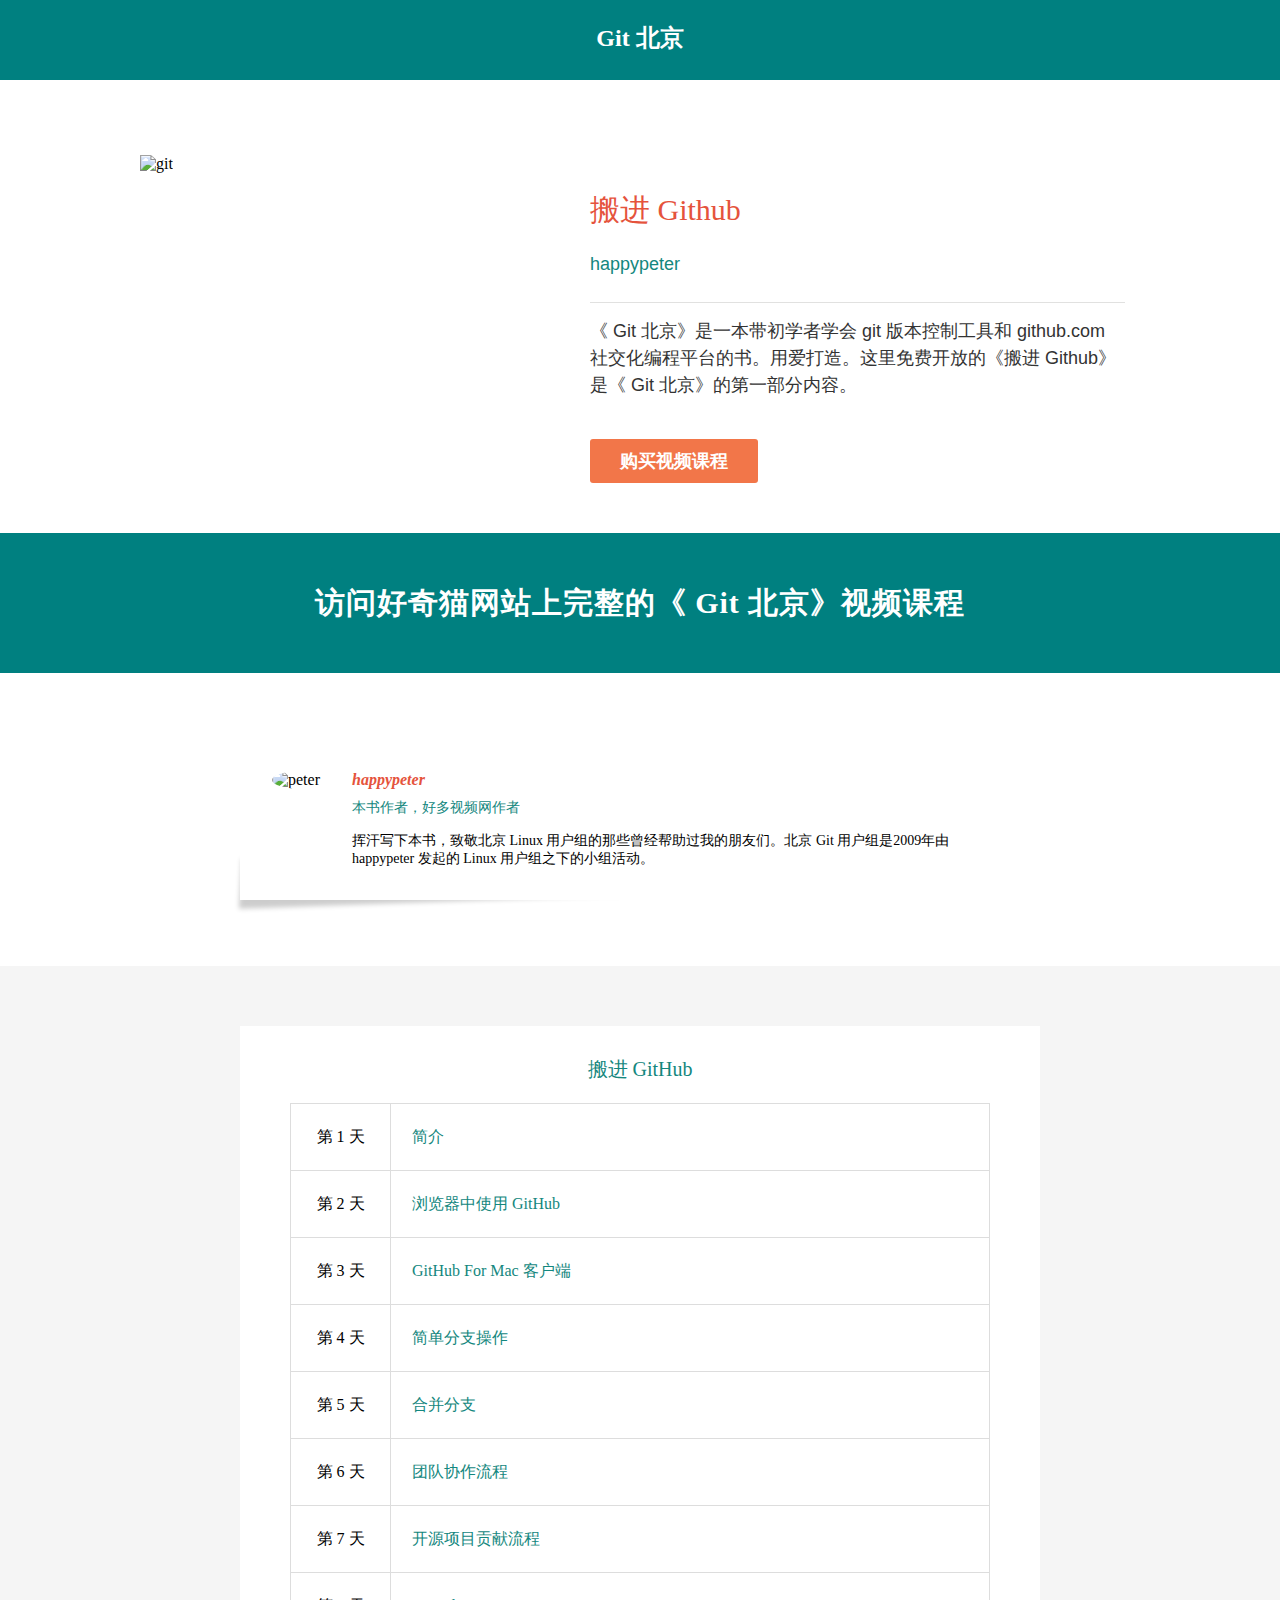
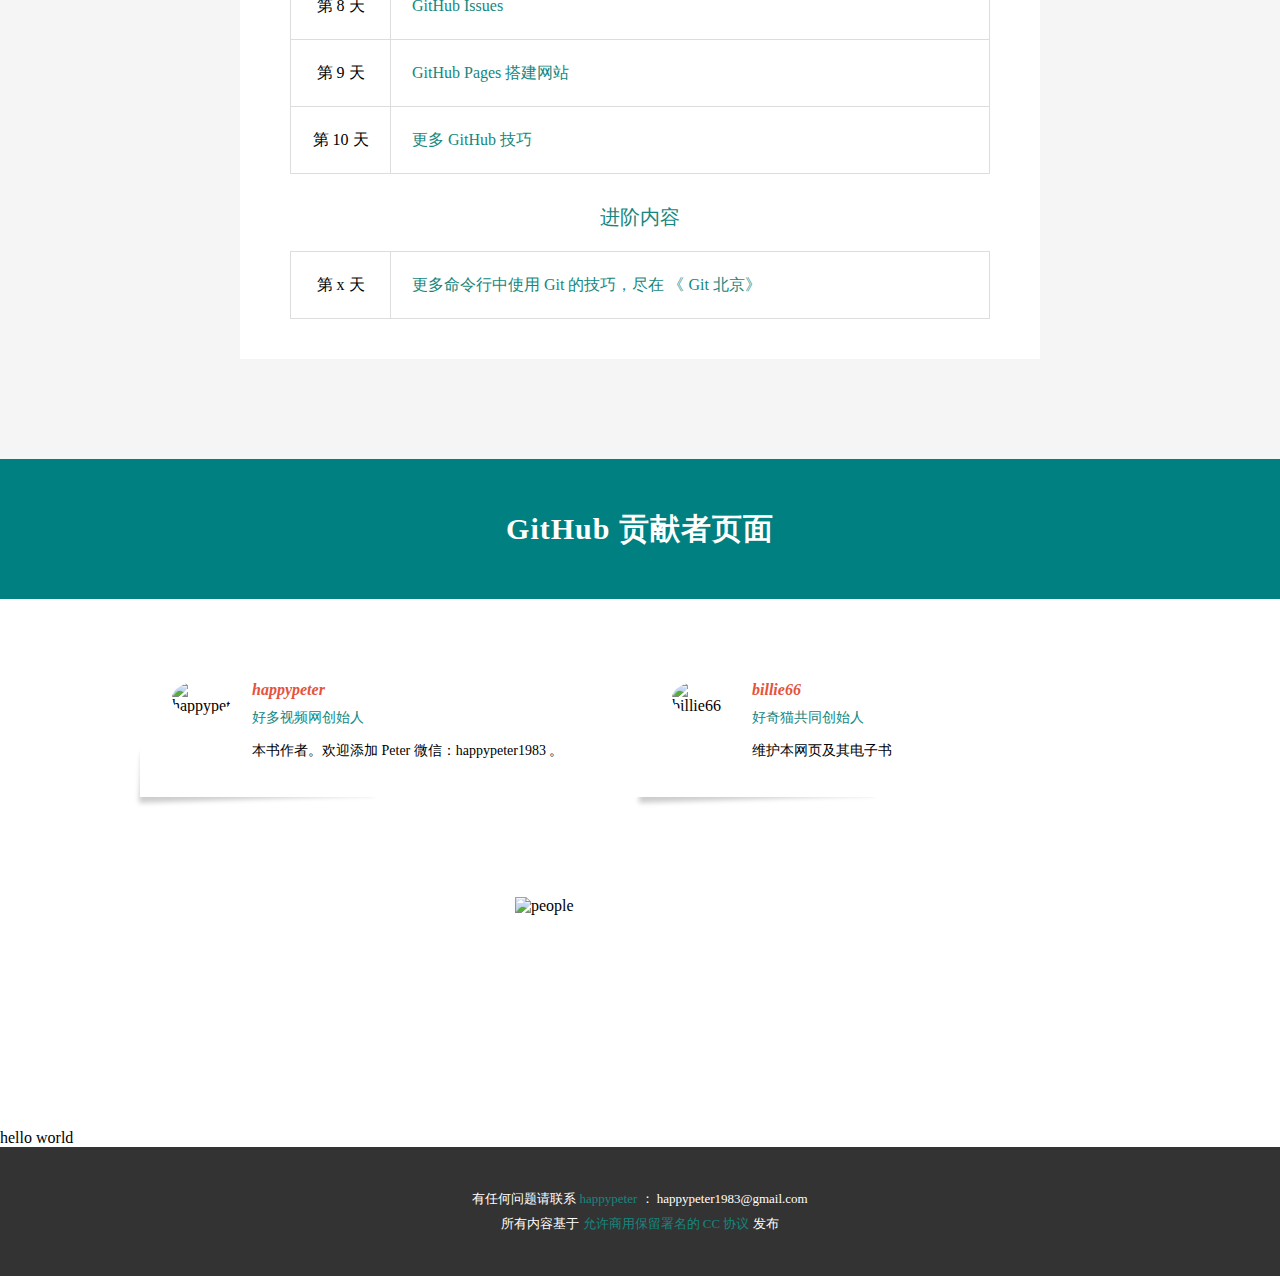
==== index.html @ 02a3c3e0 "first commit" ====
<!DOCTYPE html><html><head><meta charSet="utf-8"/><meta http-equiv="x-ua-compatible" content="ie=edge"/><meta name="viewport" content="width=device-width, initial-scale=1, shrink-to-fit=no"/><style data-href="/styles.a4d5d1ed52826786ed9b.css">*{box-sizing:border-box}body{margin:0;-webkit-font-smoothing:antialiased}a{text-decoration:none;color:#14877e}.searchbox{display:inline-block;position:relative;width:200px;height:32px!important;white-space:nowrap;box-sizing:border-box;visibility:visible!important}.searchbox .algolia-autocomplete{display:block;width:100%;height:100%}.searchbox__wrapper{width:100%;height:100%;z-index:999;position:relative}.searchbox__input{display:inline-block;box-sizing:border-box;transition:box-shadow .4s ease,background .4s ease;border:0;border-radius:16px;box-shadow:inset 0 0 0 1px #ccc;background:#fff!important;padding:0 26px 0 32px;width:100%;height:100%;vertical-align:middle;white-space:normal;font-size:12px;-webkit-appearance:none;-moz-appearance:none;appearance:none}.searchbox__input::-webkit-search-cancel-button,.searchbox__input::-webkit-search-decoration,.searchbox__input::-webkit-search-results-button,.searchbox__input::-webkit-search-results-decoration{display:none}.searchbox__input:hover{box-shadow:inset 0 0 0 1px #b3b3b3}.searchbox__input:active,.searchbox__input:focus{outline:0;box-shadow:inset 0 0 0 1px #aaa;background:#fff}.searchbox__input::-webkit-input-placeholder{color:#aaa}.searchbox__input:-ms-input-placeholder{color:#aaa}.searchbox__input::-ms-input-placeholder{color:#aaa}.searchbox__input::placeholder{color:#aaa}.searchbox__submit{position:absolute;top:0;margin:0;border:0;border-radius:16px 0 0 16px;background-color:rgba(69,142,225,0);padding:0;width:32px;height:100%;vertical-align:middle;text-align:center;font-size:inherit;-webkit-user-select:none;-moz-user-select:none;-ms-user-select:none;user-select:none;right:inherit;left:0}.searchbox__submit:before{display:inline-block;margin-right:-4px;height:100%;vertical-align:middle;content:""}.searchbox__submit:active,.searchbox__submit:hover{cursor:pointer}.searchbox__submit:focus{outline:0}.searchbox__submit svg{width:14px;height:14px;vertical-align:middle;fill:#6d7e96}.searchbox__reset{display:block;position:absolute;top:8px;right:8px;margin:0;border:0;background:none;cursor:pointer;padding:0;font-size:inherit;-webkit-user-select:none;-moz-user-select:none;-ms-user-select:none;user-select:none;fill:rgba(0,0,0,.5)}.searchbox__reset.hide{display:none}.searchbox__reset:focus{outline:0}.searchbox__reset svg{display:block;margin:4px;width:8px;height:8px}.searchbox__input:valid~.searchbox__reset{display:block;-webkit-animation-name:sbx-reset-in;animation-name:sbx-reset-in;-webkit-animation-duration:.15s;animation-duration:.15s}@-webkit-keyframes sbx-reset-in{0%{-webkit-transform:translate3d(-20%,0,0);transform:translate3d(-20%,0,0);opacity:0}to{-webkit-transform:none;transform:none;opacity:1}}@keyframes sbx-reset-in{0%{-webkit-transform:translate3d(-20%,0,0);transform:translate3d(-20%,0,0);opacity:0}to{-webkit-transform:none;transform:none;opacity:1}}.algolia-autocomplete .ds-dropdown-menu:before{display:block;position:absolute;content:"";width:14px;height:14px;background:#373940;z-index:1000;top:-7px;border-top:1px solid #373940;border-right:1px solid #373940;-webkit-transform:rotate(-45deg);transform:rotate(-45deg);border-radius:2px}.algolia-autocomplete .ds-dropdown-menu{box-shadow:0 1px 0 0 rgba(0,0,0,.2),0 2px 3px 0 rgba(0,0,0,.1)}@media (min-width:601px){.algolia-autocomplete.algolia-autocomplete-right .ds-dropdown-menu{right:0!important;left:inherit!important}.algolia-autocomplete.algolia-autocomplete-right .ds-dropdown-menu:before{right:48px}.algolia-autocomplete .ds-dropdown-menu{top:-6px;border-radius:4px;margin:6px 0 0;padding:0;text-align:left;height:auto;position:relative;background:transparent;border:none;z-index:999;max-width:600px;min-width:500px}}@media (max-width:600px){.algolia-autocomplete .ds-dropdown-menu{z-index:100;position:fixed!important;top:40px!important;left:auto!important;right:1rem!important;width:600px;max-width:calc(100% - 2rem);max-height:calc(100% - 5rem);display:block}.algolia-autocomplete .ds-dropdown-menu:before{right:6rem}}.algolia-autocomplete .ds-dropdown-menu .ds-suggestions{position:relative;z-index:1000}.algolia-autocomplete .ds-dropdown-menu .ds-suggestion{cursor:pointer}.algolia-autocomplete .ds-dropdown-menu [class^=ds-dataset-]{position:relative;border-radius:4px;overflow:auto;padding:0}.algolia-autocomplete .ds-dropdown-menu *{box-sizing:border-box}.algolia-autocomplete .algolia-docsearch-suggestion{position:relative;padding:0;overflow:hidden}.algolia-autocomplete .ds-cursor .algolia-docsearch-suggestion--wrapper{background:#f1f1f1;box-shadow:inset -2px 0 0 #f27649}.algolia-autocomplete .algolia-docsearch-suggestion--highlight{background:#ffe564;padding:.1em .05em}.algolia-autocomplete .algolia-docsearch-suggestion--category-header .algolia-docsearch-suggestion--category-header-lvl0 .algolia-docsearch-suggestion--highlight,.algolia-autocomplete .algolia-docsearch-suggestion--category-header .algolia-docsearch-suggestion--category-header-lvl1 .algolia-docsearch-suggestion--highlight{color:inherit;background:inherit}.algolia-autocomplete .algolia-docsearch-suggestion--text .algolia-docsearch-suggestion--highlight{padding:0 0 1px;background:inherit;box-shadow:inset 0 -2px 0 0 rgba(69,142,225,.8);color:inherit}.algolia-autocomplete .algolia-docsearch-suggestion--content{display:block;float:right;width:70%;position:relative;padding:5.33333px 0 5.33333px 10.66667px;cursor:pointer}.algolia-autocomplete .algolia-docsearch-suggestion--content:before{content:"";position:absolute;display:block;top:0;height:100%;width:1px;background:#ececec;left:-1px}.algolia-autocomplete .algolia-docsearch-suggestion--category-header{position:relative;display:none;font-size:14px;letter-spacing:.08em;font-weight:700;background-color:#373940;text-transform:uppercase;color:#fff;margin:0;padding:5px 8px}.algolia-autocomplete .algolia-docsearch-suggestion--wrapper{background-color:#fff;width:100%;float:left;padding:8px 0 0}.algolia-autocomplete .algolia-docsearch-suggestion--subcategory-column{float:left;width:30%;display:none;text-align:right;position:relative;padding:5.33333px 10.66667px;color:#777;font-size:.9em;word-wrap:break-word}.algolia-autocomplete .algolia-docsearch-suggestion--subcategory-column:before{content:"";position:absolute;display:block;top:0;height:100%;width:1px;background:#ececec;right:0}.algolia-autocomplete .algolia-docsearch-suggestion--subcategory-column .algolia-docsearch-suggestion--highlight{background-color:inherit;color:inherit}.algolia-autocomplete .algolia-docsearch-suggestion--subcategory-inline{display:none}.algolia-autocomplete .algolia-docsearch-suggestion--title{margin-bottom:4px;color:#02060c;font-size:.9em;font-weight:700}.algolia-autocomplete .algolia-docsearch-suggestion--text{display:block;line-height:1.2em;font-size:.85em;color:#63676d;padding-right:2px}.algolia-autocomplete .algolia-docsearch-suggestion--no-results{width:100%;padding:8px 0;text-align:center;font-size:1.2em;background-color:#373940;margin-top:-8px}.algolia-autocomplete .algolia-docsearch-suggestion--no-results .algolia-docsearch-suggestion--text{color:#fff;margin-top:4px}.algolia-autocomplete .algolia-docsearch-suggestion--no-results:before{display:none}.algolia-autocomplete .algolia-docsearch-suggestion code{padding:1px 5px;font-size:90%;border:none;color:#222;background-color:#ebebeb;border-radius:3px;font-family:source-code-pro,Menlo,Monaco,Consolas,Courier New,monospace}.algolia-autocomplete .algolia-docsearch-suggestion code .algolia-docsearch-suggestion--highlight{background:none}.algolia-autocomplete .algolia-docsearch-suggestion.algolia-docsearch-suggestion__main .algolia-docsearch-suggestion--category-header,.algolia-autocomplete .algolia-docsearch-suggestion.algolia-docsearch-suggestion__secondary .algolia-docsearch-suggestion--subcategory-column{display:block}.algolia-autocomplete .algolia-docsearch-footer{background-color:#fff;width:100%;height:30px;z-index:2000;float:right;font-size:0;line-height:0}.algolia-autocomplete .algolia-docsearch-footer--logo{background-image:url('data:image/svg+xml;utf8,<svg xmlns="http://www.w3.org/2000/svg" viewBox="0 0 130 18"><defs><linearGradient id="a" x1="-36.87%" x2="129.43%" y1="134.94%" y2="-27.7%"><stop stop-color="%2300AEFF" offset="0%"/><stop stop-color="%233369E7" offset="100%"/></linearGradient></defs><g fill="none" fill-rule="evenodd"><path fill="url(%23a)" d="M59.4.02h13.3a2.37 2.37 0 0 1 2.38 2.37V15.6a2.37 2.37 0 0 1-2.38 2.36H59.4a2.37 2.37 0 0 1-2.38-2.36V2.38A2.37 2.37 0 0 1 59.4.02z"/><path fill="%23FFF" d="M66.26 4.56c-2.82 0-5.1 2.27-5.1 5.08 0 2.8 2.28 5.07 5.1 5.07 2.8 0 5.1-2.26 5.1-5.07 0-2.8-2.28-5.07-5.1-5.07zm0 8.65c-2 0-3.6-1.6-3.6-3.56 0-1.97 1.6-3.58 3.6-3.58 1.98 0 3.6 1.6 3.6 3.58a3.58 3.58 0 0 1-3.6 3.57zm0-6.4v2.66c0 .07.08.13.15.1l2.4-1.24c.04-.02.06-.1.03-.14a2.96 2.96 0 0 0-2.46-1.5c-.06 0-.1.05-.1.1zm-3.33-1.96l-.3-.3a.78.78 0 0 0-1.12 0l-.36.36a.77.77 0 0 0 0 1.1l.3.3c.05.05.13.04.17 0 .2-.25.4-.5.6-.7.23-.23.46-.43.7-.6.07-.04.07-.1.03-.16zm5-.8V3.4a.78.78 0 0 0-.78-.78h-1.83a.78.78 0 0 0-.78.78v.63c0 .07.06.12.14.1a5.74 5.74 0 0 1 1.58-.22c.52 0 1.04.07 1.54.2a.1.1 0 0 0 .13-.1z"/><path fill="%23182359" d="M102.16 13.76c0 1.46-.37 2.52-1.12 3.2-.75.67-1.9 1-3.44 1-.56 0-1.74-.1-2.67-.3l.34-1.7c.78.17 1.82.2 2.36.2.86 0 1.48-.16 1.84-.5.37-.36.55-.88.55-1.57v-.35a6.37 6.37 0 0 1-.84.3 4.15 4.15 0 0 1-1.2.17 4.5 4.5 0 0 1-1.6-.28 3.38 3.38 0 0 1-1.26-.82 3.74 3.74 0 0 1-.8-1.35c-.2-.54-.3-1.5-.3-2.2 0-.67.1-1.5.3-2.06a3.92 3.92 0 0 1 .9-1.43 4.12 4.12 0 0 1 1.45-.92 5.3 5.3 0 0 1 1.94-.37c.7 0 1.35.1 1.97.2a15.86 15.86 0 0 1 1.6.33v8.46zm-5.95-4.2c0 .9.2 1.88.6 2.3.4.4.9.62 1.53.62.34 0 .66-.05.96-.15a2.75 2.75 0 0 0 .73-.33V6.7a8.53 8.53 0 0 0-1.42-.17c-.76-.02-1.36.3-1.77.8-.4.5-.62 1.4-.62 2.23zm16.13 0c0 .72-.1 1.26-.32 1.85a4.4 4.4 0 0 1-.9 1.53c-.38.42-.85.75-1.4.98-.54.24-1.4.37-1.8.37-.43 0-1.27-.13-1.8-.36a4.1 4.1 0 0 1-1.4-.97 4.5 4.5 0 0 1-.92-1.52 5.04 5.04 0 0 1-.33-1.84c0-.72.1-1.4.32-2 .22-.6.53-1.1.92-1.5.4-.43.86-.75 1.4-.98a4.55 4.55 0 0 1 1.78-.34 4.7 4.7 0 0 1 1.8.34c.54.23 1 .55 1.4.97.38.42.68.92.9 1.5.23.6.35 1.3.35 2zm-2.2 0c0-.92-.2-1.7-.6-2.22-.38-.54-.94-.8-1.64-.8-.72 0-1.27.26-1.67.8-.4.54-.58 1.3-.58 2.22 0 .93.2 1.56.6 2.1.38.54.94.8 1.64.8s1.25-.26 1.65-.8c.4-.55.6-1.17.6-2.1zm6.97 4.7c-3.5.02-3.5-2.8-3.5-3.27L113.57.92l2.15-.34v10c0 .25 0 1.87 1.37 1.88v1.8zm3.77 0h-2.15v-9.2l2.15-.33v9.54zM119.8 3.74c.7 0 1.3-.58 1.3-1.3 0-.7-.58-1.3-1.3-1.3-.73 0-1.3.6-1.3 1.3 0 .72.58 1.3 1.3 1.3zm6.43 1c.7 0 1.3.1 1.78.27.5.18.88.42 1.17.73.28.3.5.74.6 1.18.13.46.2.95.2 1.5v5.47a25.24 25.24 0 0 1-1.5.25c-.67.1-1.42.15-2.25.15a6.83 6.83 0 0 1-1.52-.16 3.2 3.2 0 0 1-1.18-.5 2.46 2.46 0 0 1-.76-.9c-.18-.37-.27-.9-.27-1.44 0-.52.1-.85.3-1.2.2-.37.48-.67.83-.9a3.6 3.6 0 0 1 1.23-.5 7.07 7.07 0 0 1 2.2-.1l.83.16v-.35c0-.25-.03-.48-.1-.7a1.5 1.5 0 0 0-.3-.58c-.15-.18-.34-.3-.58-.4a2.54 2.54 0 0 0-.92-.17c-.5 0-.94.06-1.35.13-.4.08-.75.16-1 .25l-.27-1.74c.27-.1.67-.18 1.2-.28a9.34 9.34 0 0 1 1.65-.14zm.18 7.74c.66 0 1.15-.04 1.5-.1V10.2a5.1 5.1 0 0 0-2-.1c-.23.03-.45.1-.64.2a1.17 1.17 0 0 0-.47.38c-.13.17-.18.26-.18.52 0 .5.17.8.5.98.32.2.74.3 1.3.3zM84.1 4.8c.72 0 1.3.08 1.8.26.48.17.87.42 1.15.73.3.3.5.72.6 1.17.14.45.2.94.2 1.47v5.48a25.24 25.24 0 0 1-1.5.26c-.67.1-1.42.14-2.25.14a6.83 6.83 0 0 1-1.52-.16 3.2 3.2 0 0 1-1.18-.5 2.46 2.46 0 0 1-.76-.9c-.18-.38-.27-.9-.27-1.44 0-.53.1-.86.3-1.22.2-.36.5-.65.84-.88a3.6 3.6 0 0 1 1.24-.5 7.07 7.07 0 0 1 2.2-.1c.26.03.54.08.84.15v-.35c0-.24-.03-.48-.1-.7a1.5 1.5 0 0 0-.3-.58c-.15-.17-.34-.3-.58-.4a2.54 2.54 0 0 0-.9-.15c-.5 0-.96.05-1.37.12-.4.07-.75.15-1 .24l-.26-1.75c.27-.08.67-.17 1.18-.26a8.9 8.9 0 0 1 1.66-.15zm.2 7.73c.65 0 1.14-.04 1.48-.1v-2.17a5.1 5.1 0 0 0-1.98-.1c-.24.03-.46.1-.65.18a1.17 1.17 0 0 0-.47.4c-.12.17-.17.26-.17.52 0 .5.18.8.5.98.32.2.75.3 1.3.3zm8.68 1.74c-3.5 0-3.5-2.82-3.5-3.28L89.45.92 91.6.6v10c0 .25 0 1.87 1.38 1.88v1.8z"/><path fill="%231D3657" d="M5.03 11.03c0 .7-.26 1.24-.76 1.64-.5.4-1.2.6-2.1.6-.88 0-1.6-.14-2.17-.42v-1.2c.36.16.74.3 1.14.38.4.1.78.15 1.13.15.5 0 .88-.1 1.12-.3a.94.94 0 0 0 .35-.77.98.98 0 0 0-.33-.74c-.22-.2-.68-.44-1.37-.72-.72-.3-1.22-.62-1.52-1C.23 8.27.1 7.82.1 7.3c0-.65.22-1.17.7-1.55.46-.37 1.08-.56 1.86-.56.76 0 1.5.16 2.25.48l-.4 1.05c-.7-.3-1.32-.44-1.87-.44-.4 0-.73.08-.94.26a.9.9 0 0 0-.33.72c0 .2.04.38.12.52.08.15.22.3.42.4.2.14.55.3 1.06.52.58.24 1 .47 1.27.67.27.2.47.44.6.7.12.26.18.57.18.92zM9 13.27c-.92 0-1.64-.27-2.16-.8-.52-.55-.78-1.3-.78-2.24 0-.97.24-1.73.72-2.3.5-.54 1.15-.82 2-.82.78 0 1.4.25 1.85.72.46.48.7 1.14.7 1.97v.67H7.35c0 .58.17 1.02.46 1.33.3.3.7.47 1.24.47.36 0 .68-.04.98-.1a5.1 5.1 0 0 0 .98-.33v1.02a3.87 3.87 0 0 1-.94.32 5.72 5.72 0 0 1-1.08.1zm-.22-5.2c-.4 0-.73.12-.97.38s-.37.62-.42 1.1h2.7c0-.48-.13-.85-.36-1.1-.23-.26-.54-.38-.94-.38zm7.7 5.1l-.26-.84h-.05c-.28.36-.57.6-.86.74-.28.13-.65.2-1.1.2-.6 0-1.05-.16-1.38-.48-.32-.32-.5-.77-.5-1.34 0-.62.24-1.08.7-1.4.45-.3 1.14-.47 2.07-.5l1.02-.03V9.2c0-.37-.1-.65-.27-.84-.17-.2-.45-.28-.82-.28-.3 0-.6.04-.88.13a6.68 6.68 0 0 0-.8.33l-.4-.9a4.4 4.4 0 0 1 1.05-.4 4.86 4.86 0 0 1 1.08-.12c.76 0 1.33.18 1.7.5.4.33.6.85.6 1.56v4h-.9zm-1.9-.87c.47 0 .83-.13 1.1-.38.3-.26.43-.62.43-1.08v-.52l-.76.03c-.6.03-1.02.13-1.3.3s-.4.45-.4.82c0 .26.08.47.24.6.16.16.4.23.7.23zm7.57-5.2c.25 0 .46.03.62.06l-.12 1.18a2.38 2.38 0 0 0-.56-.06c-.5 0-.92.16-1.24.5-.3.32-.47.75-.47 1.27v3.1h-1.27V7.23h1l.16 1.05h.05c.2-.36.45-.64.77-.85a1.83 1.83 0 0 1 1.02-.3zm4.12 6.17c-.9 0-1.58-.27-2.05-.8-.47-.52-.7-1.27-.7-2.25 0-1 .24-1.77.73-2.3.5-.54 1.2-.8 2.12-.8.63 0 1.2.1 1.7.34l-.4 1c-.52-.2-.96-.3-1.3-.3-1.04 0-1.55.68-1.55 2.05 0 .67.13 1.17.38 1.5.26.34.64.5 1.13.5a3.23 3.23 0 0 0 1.6-.4v1.1a2.53 2.53 0 0 1-.73.28 4.36 4.36 0 0 1-.93.08zm8.28-.1h-1.27V9.5c0-.45-.1-.8-.28-1.02-.18-.23-.47-.34-.88-.34-.53 0-.9.16-1.16.48-.25.3-.38.85-.38 1.6v2.94h-1.26V4.8h1.26v2.12c0 .34-.02.7-.06 1.1h.08a1.76 1.76 0 0 1 .72-.67c.3-.16.66-.24 1.07-.24 1.43 0 2.15.74 2.15 2.2v3.86zM42.2 7.1c.74 0 1.32.28 1.73.82.4.53.62 1.3.62 2.26 0 .97-.2 1.73-.63 2.27-.42.54-1 .82-1.75.82s-1.33-.27-1.75-.8h-.08l-.23.7h-.94V4.8h1.26v2l-.02.64-.03.56h.05c.4-.6 1-.9 1.78-.9zm-.33 1.04c-.5 0-.88.15-1.1.45-.22.3-.34.8-.35 1.5v.08c0 .72.12 1.24.35 1.57.23.32.6.48 1.12.48.44 0 .78-.17 1-.53.24-.35.36-.87.36-1.53 0-1.35-.47-2.03-1.4-2.03zm3.24-.92h1.4l1.2 3.37c.18.47.3.92.36 1.34h.04l.18-.72 1.37-4H51l-2.53 6.73c-.46 1.23-1.23 1.85-2.3 1.85-.3 0-.56-.03-.83-.1v-1c.2.05.4.08.65.08.6 0 1.03-.36 1.28-1.06l.22-.56-2.4-5.94z"/></g></svg>');background-repeat:no-repeat;background-position:50%;background-size:100%;overflow:hidden;text-indent:-9000px;width:110px;height:100%;display:block;margin-left:auto;margin-right:5px}</style><meta name="generator" content="Gatsby 2.1.31"/><style data-styled="gyphcv gNLVAN gOrJcT kobpAA jqMJFG gprYCh dMyPhD gFLwo doICaT eRdMtP htUvAY KiQwo hSDwHp emTDZB dcTPuO flvxFM kCChUC fKHaxE dYrVDj gFQLTD gvgXSw duOYAs iwjMSo blSaKr bBRTcr fFvVdW iVLEUN bLtsrZ dDTsST gQvuiQ etjCag" data-styled-version="4.1.3">
/* sc-component-id: DocSearch__Form-qvs5fz-0 */
.kobpAA{margin-bottom:24px;}
/* sc-component-id: DocSearch__Input-qvs5fz-1 */
.jqMJFG{border:0;font-size:16px;color:#fff;width:300px;height:32px;border-radius:4px;padding:8px 8px 8px 32px;background-image:url([data-uri]%0D%0AICB2aWV3Qm94PSIwIDAgMTYgMTYiCj4KICA8cGF0aAogICAgZD0iCiAgICAgIE02LjAyOTQ1LDEw%0D%0ALjIwMzI3YTQuMTczODIsNC4xNzM4MiwwLDEsMSw0LjE3MzgyLTQuMTczODJBNC4xNTYwOSw0LjE1%0D%0ANjA5LAogICAgICAwLDAsMSw2LjAyOTQ1LDEwLjIwMzI3Wm05LjY5MTk1LDQuMjE5OUwxMC44OTg5%0D%0ALDkuNTk5NzlBNS44ODAyMSw1Ljg4MDIxLAogICAgICAwLDAsMCwxMi4wNTgsNi4wMjg1Niw2LjAw%0D%0ANDY3LDYuMDA0NjcsMCwxLDAsOS41OTk3OSwxMC44OTg5bDQuODIzMzgsCiAgICAgIDQuODIzMzhh%0D%0ALjg5NzI5Ljg5NzI5LDAsMCwwLDEuMjk5MTIsMCwuODk3NDkuODk3NDksMCwwLDAtLjAwMDg3LTEu%0D%0AMjk5MDlaIgogICAgZmlsbD0iI2ZmZmZmZiIKICAvPgo8L3N2Zz4=);background-size:16px 16px;background-repeat:no-repeat;background-position-y:center;background-position-x:8px;background-color:rgba(0,0,0,0.2);} .jqMJFG:focus{outline:none;}
/* sc-component-id: Header__Wrap-sc-75xirx-0 */
.gNLVAN{background:teal;min-height:80px;display:-webkit-box;display:-webkit-flex;display:-ms-flexbox;display:flex;-webkit-flex-direction:column;-ms-flex-direction:column;flex-direction:column;-webkit-box-pack:center;-webkit-justify-content:center;-ms-flex-pack:center;justify-content:center;-webkit-align-items:center;-webkit-box-align:center;-ms-flex-align:center;align-items:center;}
/* sc-component-id: Header-sc-75xirx-1 */
.gOrJcT{margin-bottom:24px;} .gOrJcT a{color:#fff;-webkit-text-decoration:none;text-decoration:none;} .gOrJcT a:hover{color:#77f0f0;}
/* sc-component-id: Footer-sc-4dc8xa-0 */
.etjCag{width:100%;height:70px;} .etjCag nav{background:#333;min-height:70px;color:#fff;} .etjCag nav a{color:#14877e;-webkit-text-decoration:none;text-decoration:none;} .etjCag nav a:hover{-webkit-text-decoration:underline;text-decoration:underline;} .etjCag p{line-height:1.9;padding:40px;text-align:center;font-size:13px;margin-top:0;}
/* sc-component-id: Layout__Wrap-sc-74hz2d-0 */
.gyphcv{display:-webkit-box;display:-webkit-flex;display:-ms-flexbox;display:flex;-webkit-flex-direction:column;-ms-flex-direction:column;flex-direction:column;}
/* sc-component-id: Toc__Wrap-sc-1yrfzvd-0 */
.flvxFM{background:#f5f5f5;padding:30px 0;}
/* sc-component-id: Toc__Content-sc-1yrfzvd-1 */
.kCChUC{padding-top:10px;padding-bottom:10px;width:800px;margin:30px auto 70px;background:#fff;} @media (max-width:768px){.kCChUC{width:100%;padding:16px;}}
/* sc-component-id: Toc__Part-sc-1yrfzvd-2 */
.fKHaxE{font-family:"Crete Round",Georgia,Times New Roman,serif;font-size:20px;color:#14877e;margin:20px 0;text-align:center;}
/* sc-component-id: Toc__Table-sc-1yrfzvd-3 */
.dYrVDj{border-collapse:collapse;width:700px;margin:0 auto 30px;} @media (max-width:768px){.dYrVDj{width:100%;}} .dYrVDj td{border:1px solid #ddd;line-height:1.5;vertical-align:middle;}
/* sc-component-id: Toc__Row-sc-1yrfzvd-4 */
.gFQLTD:hover{background-color:#1bbfb1;color:white;} .gFQLTD:hover a{color:#fff !important;}
/* sc-component-id: Toc__Col1-sc-1yrfzvd-5 */
.gvgXSw{text-align:center;width:100px;}
/* sc-component-id: Toc__Col2-sc-1yrfzvd-6 */
.duOYAs a{display:block;padding:20px;color:#14877e;-webkit-text-decoration:none;text-decoration:none;}
/* sc-component-id: Contributors__Wrap-ke05o1-0 */
.iwjMSo{margin-bottom:30px;}
/* sc-component-id: Contributors__Divider-ke05o1-1 */
.blSaKr{min-height:140px;background:#008080;-webkit-letter-spacing:1px;-moz-letter-spacing:1px;-ms-letter-spacing:1px;letter-spacing:1px;font-size:30px;font-weight:bold;display:-webkit-box;display:-webkit-flex;display:-ms-flexbox;display:flex;-webkit-align-items:center;-webkit-box-align:center;-ms-flex-align:center;align-items:center;-webkit-box-pack:center;-webkit-justify-content:center;-ms-flex-pack:center;justify-content:center;color:#fff;} .blSaKr a{color:#fff;-webkit-text-decoration:none;text-decoration:none;} .blSaKr a:hover{color:#77f0f0;}
/* sc-component-id: Contributors__Row-ke05o1-2 */
.bBRTcr{display:-webkit-box;display:-webkit-flex;display:-ms-flexbox;display:flex;-webkit-flex-direction:row;-ms-flex-direction:row;flex-direction:row;width:100%;max-width:1000px;margin:0 auto;} @media (max-width:768px){.bBRTcr{-webkit-flex-direction:column;-ms-flex-direction:column;flex-direction:column;padding:16px;}}
/* sc-component-id: Contributors__Card-ke05o1-3 */
.fFvVdW{width:100%;background:transparent;position:relative;background:#fff;padding:2em;border-right:30px solid #fff;min-height:147px;margin:50px auto;} .fFvVdW:before{content:"";position:absolute;z-index:-1;-webkit-transform:skew(-3deg,-2deg);-ms-transform:skew(-3deg,-2deg);transform:skew(-3deg,-2deg);bottom:14px;box-shadow:0 16px 5px rgba(0,0,0,0.2);height:50px;left:1px;max-width:50%;width:50%;} .fFvVdW img{width:60px;display:table-cell;float:left;border-radius:50%;margin-right:20px;margin-bottom:50px;}
/* sc-component-id: Contributors__Text-ke05o1-4 */
.iVLEUN{display:table-cell;font-size:14px;}
/* sc-component-id: Contributors__Name-ke05o1-5 */
.bLtsrZ{font-size:16px;font-weight:bold;margin-bottom:10px;font-family:"Crete Round";font-style:italic;color:#e5533c;}
/* sc-component-id: Contributors__Job-ke05o1-6 */
.dDTsST{margin-bottom:15px;} .dDTsST a:hover{-webkit-text-decoration:underline;text-decoration:underline;}
/* sc-component-id: Contributors__Picture-ke05o1-7 */
.gQvuiQ{margin:50px auto 100px;} .gQvuiQ img{display:block;margin:0 auto;}
/* sc-component-id: BookIntro__Section-sc-1e1idj5-0 */
.gprYCh{width:100%;margin:0 auto;}
/* sc-component-id: BookIntro__Container-sc-1e1idj5-1 */
.dMyPhD{width:1000px;margin:0 auto;display:-webkit-box;display:-webkit-flex;display:-ms-flexbox;display:flex;-webkit-flex-direction:row;-ms-flex-direction:row;flex-direction:row;} @media (max-width:768px){.dMyPhD{width:100%;-webkit-flex-direction:column;-ms-flex-direction:column;flex-direction:column;}}
/* sc-component-id: BookIntro__Left-sc-1e1idj5-2 */
.gFLwo{margin-top:75px;width:450px;} @media (max-width:768px){.gFLwo{width:100%;}}
/* sc-component-id: BookIntro__Image-sc-1e1idj5-3 */
.doICaT{width:100%;}
/* sc-component-id: BookIntro__Right-sc-1e1idj5-4 */
.eRdMtP{width:535px;margin-top:75px;font-family:"Crete Round",Georgia,"Times New Roman",Times,serif;} @media (max-width:768px){.eRdMtP{width:100%;margin-top:0;padding:16px;}}
/* sc-component-id: BookIntro__Title-sc-1e1idj5-5 */
.htUvAY{font-size:30px;color:#e5533c;margin-top:35px;} @media (max-width:768px){.htUvAY{margin-top:0;}}
/* sc-component-id: BookIntro__Author-sc-1e1idj5-6 */
.KiQwo{color:#14877e;font-size:18px;margin-top:20px;position:relative;font-family:"myriad-pro",Arial,sans-serif;font-weight:400;line-height:1.5;} .KiQwo:after{content:" ";width:100%;border-bottom:1px solid #e1e1e0;position:absolute;bottom:-25px;left:0;} .KiQwo a:hover{-webkit-text-decoration:underline;text-decoration:underline;}
/* sc-component-id: BookIntro__Desc-sc-1e1idj5-7 */
.hSDwHp{color:#333;font-size:18px;font-family:"myriad-pro",Arial,sans-serif;font-weight:400;line-height:1.5;margin-top:40px;}
/* sc-component-id: BookIntro__Button-sc-1e1idj5-8 */
.emTDZB{background:#f27649;border-radius:3px;-webkit-border-radius:3px;-moz-border-radius:3px;display:inline-block;color:#fff;-webkit-text-decoration:none;text-decoration:none;font-family:"myriad-pro",Arial,sans-serif;font-size:18px;font-weight:bold;padding:10px 30px;margin:40px auto 0;margin-right:20px;}
/* sc-component-id: Author__Wrap-sc-8sg0zt-0 */
.dcTPuO .divider{margin-top:50px;min-height:140px;background:#008080;text-align:center;-webkit-letter-spacing:1px;-moz-letter-spacing:1px;-ms-letter-spacing:1px;letter-spacing:1px;font-size:30px;font-weight:bold;display:-webkit-box;display:-webkit-flex;display:-ms-flexbox;display:flex;-webkit-align-items:center;-webkit-box-align:center;-ms-flex-align:center;align-items:center;-webkit-box-pack:center;-webkit-justify-content:center;-ms-flex-pack:center;justify-content:center;color:#fff;} .dcTPuO .divider a{color:#fff;} .dcTPuO .divider a:hover{color:#77f0f0;} .dcTPuO .name-card-wrapper{padding:16px;} .dcTPuO .name-card{background:transparent;position:relative;margin-bottom:3em;background:#fff;padding:2em;border-right:30px solid #fff;min-height:147px;width:800px;margin:50px auto;} @media (max-width:768px){.dcTPuO .name-card{width:100%;}} .dcTPuO .name-card:before{content:'';position:absolute;z-index:-1;-webkit-transform:skew(-3deg,-2deg);-ms-transform:skew(-3deg,-2deg);transform:skew(-3deg,-2deg);bottom:14px;box-shadow:0 16px 5px rgba(0,0,0,0.2);height:50px;left:1px;max-width:50%;width:50%;} .dcTPuO .name-card img{width:60px;display:table-cell;float:left;border-radius:50%;margin-right:20px;margin-bottom:50px;} .dcTPuO .name-card .text{display:table-cell;font-size:14px;} .dcTPuO .name-card .text .name{font-size:16px;font-weight:bold;margin-bottom:10px;font-family:'Crete Round';font-style:italic;color:#e5533c;} .dcTPuO .name-card .text .job-title{margin-bottom:15px;} .dcTPuO .name-card .text .job-title a:hover{-webkit-text-decoration:underline;text-decoration:underline;}</style><title data-react-helmet="true"></title><link as="script" rel="preload" href="/1-838bb1c457003893f138.js"/><link as="script" rel="preload" href="/component---src-pages-index-js-7c78c14c634ba048e0bb.js"/><link as="script" rel="preload" href="/app-3d4e23af097257dc7cf1.js"/><link as="script" rel="preload" href="/styles-4e34e1653e06a18471f0.js"/><link as="script" rel="preload" href="/webpack-runtime-f01a0c213e47c8efceec.js"/><link as="fetch" rel="preload" href="/static/d/412/path---index-6a9-elo3OaMjvoCmciTaKox832wHZok.json" crossorigin="use-credentials"/></head><body><noscript id="gatsby-noscript">This app works best with JavaScript enabled.</noscript><div id="___gatsby"><div style="outline:none" tabindex="-1" role="group"><div class="Layout__Wrap-sc-74hz2d-0 gyphcv"><div class="Header__Wrap-sc-75xirx-0 gNLVAN"><h2 class="Header-sc-75xirx-1 gOrJcT"><a aria-current="page" class="" href="/">Git 北京</a></h2><form class="DocSearch__Form-qvs5fz-0 kobpAA"><input type="search" id="algolia-doc-search" placeholder="Search docs" class="DocSearch__Input-qvs5fz-1 jqMJFG"/></form></div><div class="BookIntro__Section-sc-1e1idj5-0 gprYCh"><div class="BookIntro__Container-sc-1e1idj5-1 dMyPhD"><div class="BookIntro__Left-sc-1e1idj5-2 gFLwo"><img alt="git" src="https://github.com/happypeter/gitbeijing/blob/master/src/assets/images/index/cover_3d_move2github.png?raw=true" class="BookIntro__Image-sc-1e1idj5-3 doICaT"/></div><div class="BookIntro__Right-sc-1e1idj5-4 eRdMtP"><div class="BookIntro__Title-sc-1e1idj5-5 htUvAY">搬进 Github</div><div class="BookIntro__Author-sc-1e1idj5-6 KiQwo"><a href="https://github.com/happypeter">happypeter</a></div><div class="BookIntro__Desc-sc-1e1idj5-7 hSDwHp">《 Git 北京》是一本带初学者学会 git 版本控制工具和 github.com 社交化编程平台的书。用爱打造。这里免费开放的《搬进 Github》是《 Git 北京》的第一部分内容。</div><a href="http://haoqicat.com/gitbeijing" class="BookIntro__Button-sc-1e1idj5-8 emTDZB">购买视频课程</a></div></div></div><div class="Author__Wrap-sc-8sg0zt-0 dcTPuO"><div class="divider"><a href="http://haoqicat.com/gitbeijing">访问好奇猫网站上完整的《 Git 北京》视频课程</a></div><div class="name-card-wrapper"><div class="name-card"><img src="https://github.com/happypeter/gitbeijing/blob/master/src/assets/images/index/peter.jpg?raw=true" alt="peter"/><div class="text"><div class="name">happypeter</div><div class="job-title"><a href="http://haoduoshipin.com">本书作者，好多视频网作者</a></div>挥汗写下本书，致敬北京 Linux 用户组的那些曾经帮助过我的朋友们。北京 Git 用户组是2009年由 happypeter 发起的 Linux 用户组之下的小组活动。</div></div></div></div><div class="Toc__Wrap-sc-1yrfzvd-0 flvxFM"><div class="Toc__Content-sc-1yrfzvd-1 kCChUC"><div><p class="Toc__Part-sc-1yrfzvd-2 fKHaxE">搬进 GitHub</p><table class="Toc__Table-sc-1yrfzvd-3 dYrVDj"><tbody><tr class="Toc__Row-sc-1yrfzvd-4 gFQLTD"><td class="Toc__Col1-sc-1yrfzvd-5 gvgXSw">第 <!-- -->1<!-- --> 天</td><td class="Toc__Col2-sc-1yrfzvd-6 duOYAs"><a href="/introduction.html">简介</a></td></tr><tr class="Toc__Row-sc-1yrfzvd-4 gFQLTD"><td class="Toc__Col1-sc-1yrfzvd-5 gvgXSw">第 <!-- -->2<!-- --> 天</td><td class="Toc__Col2-sc-1yrfzvd-6 duOYAs"><a href="/github_in_browser.html">浏览器中使用 GitHub</a></td></tr><tr class="Toc__Row-sc-1yrfzvd-4 gFQLTD"><td class="Toc__Col1-sc-1yrfzvd-5 gvgXSw">第 <!-- -->3<!-- --> 天</td><td class="Toc__Col2-sc-1yrfzvd-6 duOYAs"><a href="/github_for_mac.html">GitHub For Mac 客户端</a></td></tr><tr class="Toc__Row-sc-1yrfzvd-4 gFQLTD"><td class="Toc__Col1-sc-1yrfzvd-5 gvgXSw">第 <!-- -->4<!-- --> 天</td><td class="Toc__Col2-sc-1yrfzvd-6 duOYAs"><a href="/simple_branching.html">简单分支操作</a></td></tr><tr class="Toc__Row-sc-1yrfzvd-4 gFQLTD"><td class="Toc__Col1-sc-1yrfzvd-5 gvgXSw">第 <!-- -->5<!-- --> 天</td><td class="Toc__Col2-sc-1yrfzvd-6 duOYAs"><a href="/merge.html">合并分支</a></td></tr><tr class="Toc__Row-sc-1yrfzvd-4 gFQLTD"><td class="Toc__Col1-sc-1yrfzvd-5 gvgXSw">第 <!-- -->6<!-- --> 天</td><td class="Toc__Col2-sc-1yrfzvd-6 duOYAs"><a href="/github_flow.html">团队协作流程</a></td></tr><tr class="Toc__Row-sc-1yrfzvd-4 gFQLTD"><td class="Toc__Col1-sc-1yrfzvd-5 gvgXSw">第 <!-- -->7<!-- --> 天</td><td class="Toc__Col2-sc-1yrfzvd-6 duOYAs"><a href="/fork_flow.html">开源项目贡献流程</a></td></tr><tr class="Toc__Row-sc-1yrfzvd-4 gFQLTD"><td class="Toc__Col1-sc-1yrfzvd-5 gvgXSw">第 <!-- -->8<!-- --> 天</td><td class="Toc__Col2-sc-1yrfzvd-6 duOYAs"><a href="/issues.html">GitHub Issues</a></td></tr><tr class="Toc__Row-sc-1yrfzvd-4 gFQLTD"><td class="Toc__Col1-sc-1yrfzvd-5 gvgXSw">第 <!-- -->9<!-- --> 天</td><td class="Toc__Col2-sc-1yrfzvd-6 duOYAs"><a href="/pages.html">GitHub Pages 搭建网站</a></td></tr><tr class="Toc__Row-sc-1yrfzvd-4 gFQLTD"><td class="Toc__Col1-sc-1yrfzvd-5 gvgXSw">第 <!-- -->10<!-- --> 天</td><td class="Toc__Col2-sc-1yrfzvd-6 duOYAs"><a href="/more.html">更多 GitHub 技巧</a></td></tr></tbody></table></div><div><p class="Toc__Part-sc-1yrfzvd-2 fKHaxE">进阶内容</p><table class="Toc__Table-sc-1yrfzvd-3 dYrVDj"><tbody><tr class="Toc__Row-sc-1yrfzvd-4 gFQLTD"><td class="Toc__Col1-sc-1yrfzvd-5 gvgXSw">第 <!-- -->x<!-- --> 天</td><td class="Toc__Col2-sc-1yrfzvd-6 duOYAs"><a href="http://haoqicat.com/gitbeijing">更多命令行中使用 Git 的技巧，尽在 《 Git 北京》</a></td></tr></tbody></table></div></div></div><div class="Contributors__Wrap-ke05o1-0 iwjMSo"><div class="Contributors__Divider-ke05o1-1 blSaKr"><a href="https://github.com/happypeter/gitbeijing/graphs/contributors">GitHub 贡献者页面</a></div><div class="Contributors__Row-ke05o1-2 bBRTcr"><div class="Contributors__Card-ke05o1-3 fFvVdW"><img src="https://github.com/happypeter/gitbeijing/blob/master/src/assets/images/index/peter.jpg?raw=true" alt="happypeter"/><div class="Contributors__Text-ke05o1-4 iVLEUN"><div class="Contributors__Name-ke05o1-5 bLtsrZ">happypeter</div><div class="Contributors__Job-ke05o1-6 dDTsST"><a href="http://haoduoshipin.com">好多视频网创始人</a></div>本书作者。欢迎添加 Peter 微信：happypeter1983 。</div></div><div class="Contributors__Card-ke05o1-3 fFvVdW"><img src="https://github.com/happypeter/gitbeijing/blob/master/src/assets/images/index/billie.png?raw=true" alt="billie66"/><div class="Contributors__Text-ke05o1-4 iVLEUN"><div class="Contributors__Name-ke05o1-5 bLtsrZ">billie66</div><div class="Contributors__Job-ke05o1-6 dDTsST"><a href="http://haoqicat.com">好奇猫共同创始人</a></div>维护本网页及其电子书</div></div></div><div class="Contributors__Picture-ke05o1-7 gQvuiQ"><img src="https://github.com/happypeter/gitbeijing/blob/master/src/assets/images/index/people.png?raw=true" height="102" width="250" alt="people"/></div></div>hello world<footer class="Footer-sc-4dc8xa-0 etjCag"><nav><p>有任何问题请联系<a href="https://github.com/happypeter"> happypeter</a> ： happypeter1983@gmail.com <br/> 所有内容基于<!-- --> <a href="https://creativecommons.org/licenses/by/4.0/">允许商用保留署名的 CC 协议</a> <!-- -->发布</p></nav></footer></div></div></div><script id="gatsby-script-loader">/*<![CDATA[*/window.page={"componentChunkName":"component---src-pages-index-js","jsonName":"index","path":"/"};window.dataPath="412/path---index-6a9-elo3OaMjvoCmciTaKox832wHZok";/*]]>*/</script><script id="gatsby-chunk-mapping">/*<![CDATA[*/window.___chunkMapping={"app":["/app-3d4e23af097257dc7cf1.js"],"component---src-templates-blog-post-js":["/component---src-templates-blog-post-js-5adcef4ebd7ea250c4c6.js"],"component---src-pages-index-js":["/component---src-pages-index-js-7c78c14c634ba048e0bb.js"],"pages-manifest":["/pages-manifest-559c37a933a3d1f7db68.js"]};/*]]>*/</script><script src="/webpack-runtime-f01a0c213e47c8efceec.js" async=""></script><script src="/styles-4e34e1653e06a18471f0.js" async=""></script><script src="/app-3d4e23af097257dc7cf1.js" async=""></script><script src="/component---src-pages-index-js-7c78c14c634ba048e0bb.js" async=""></script><script src="/1-838bb1c457003893f138.js" async=""></script><script src="//cdn.jsdelivr.net/npm/docsearch.js@2/dist/cdn/docsearch.min.js"></script></body></html>
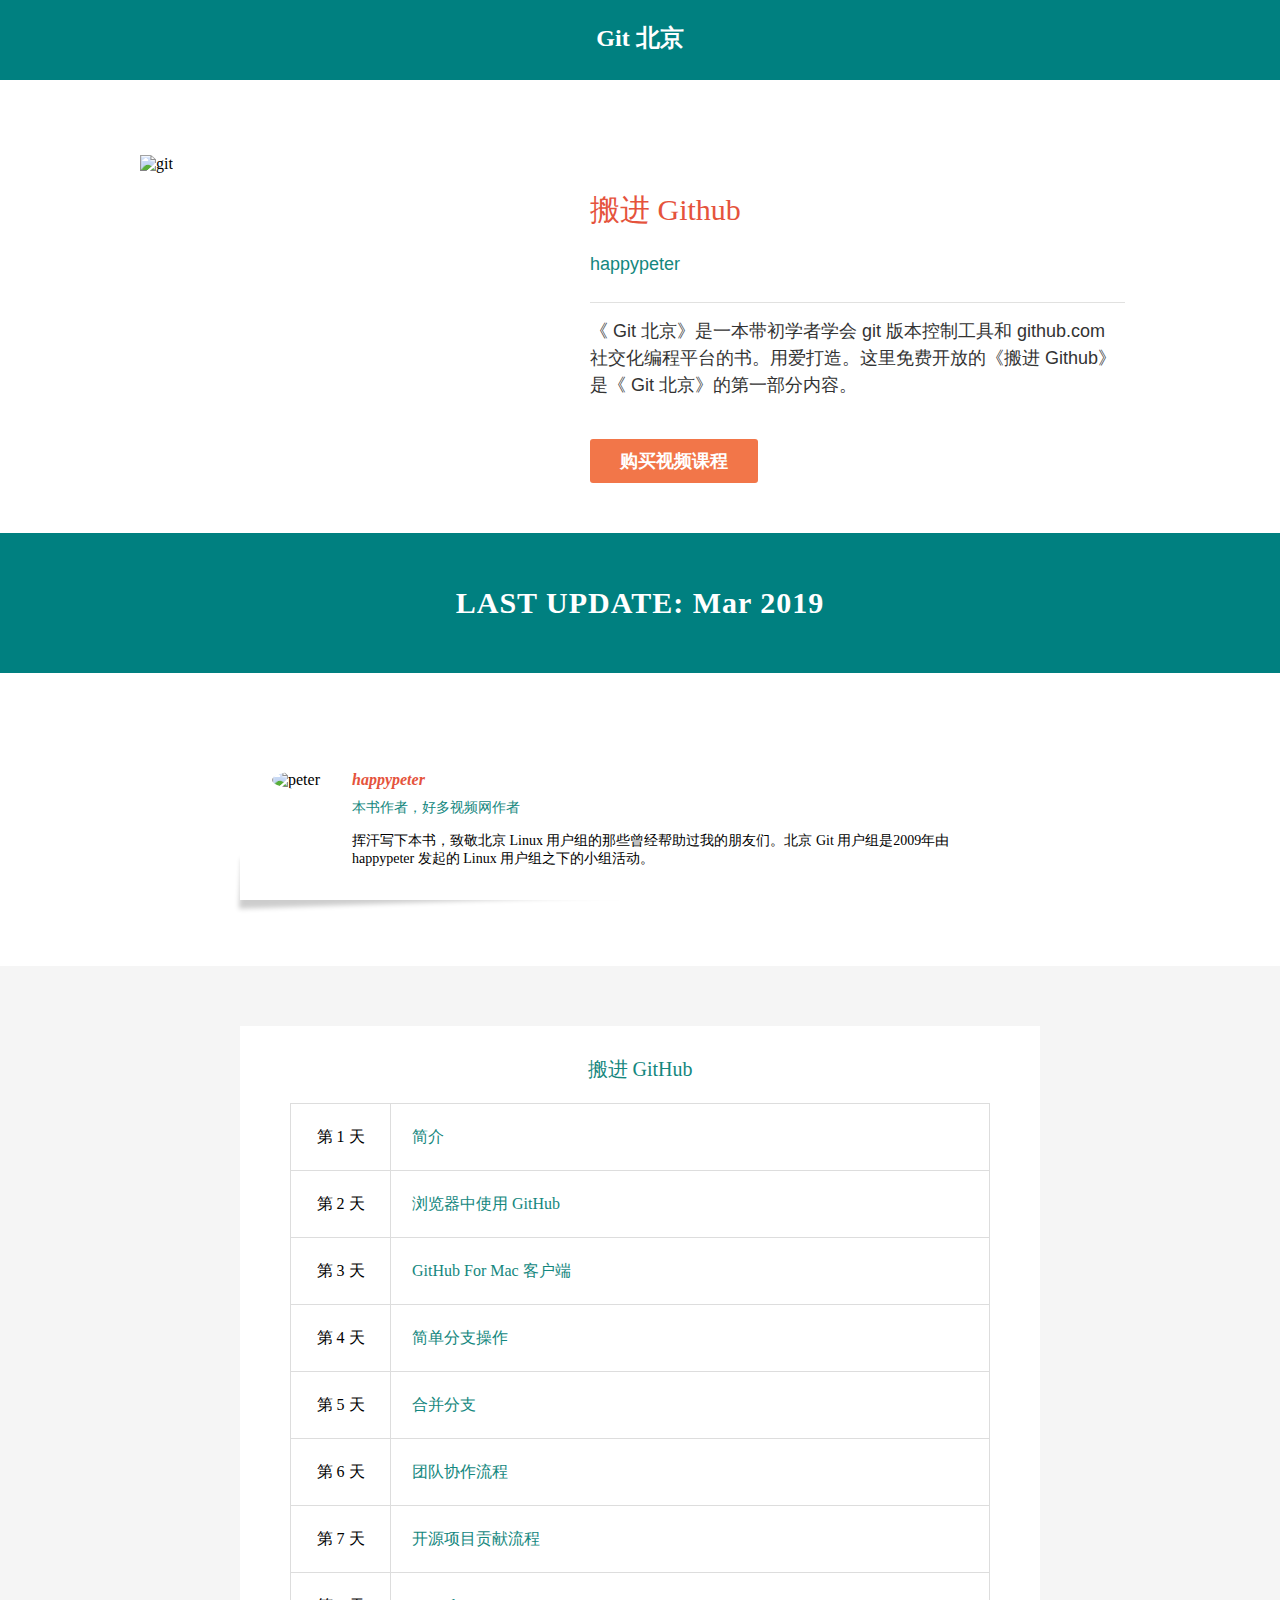
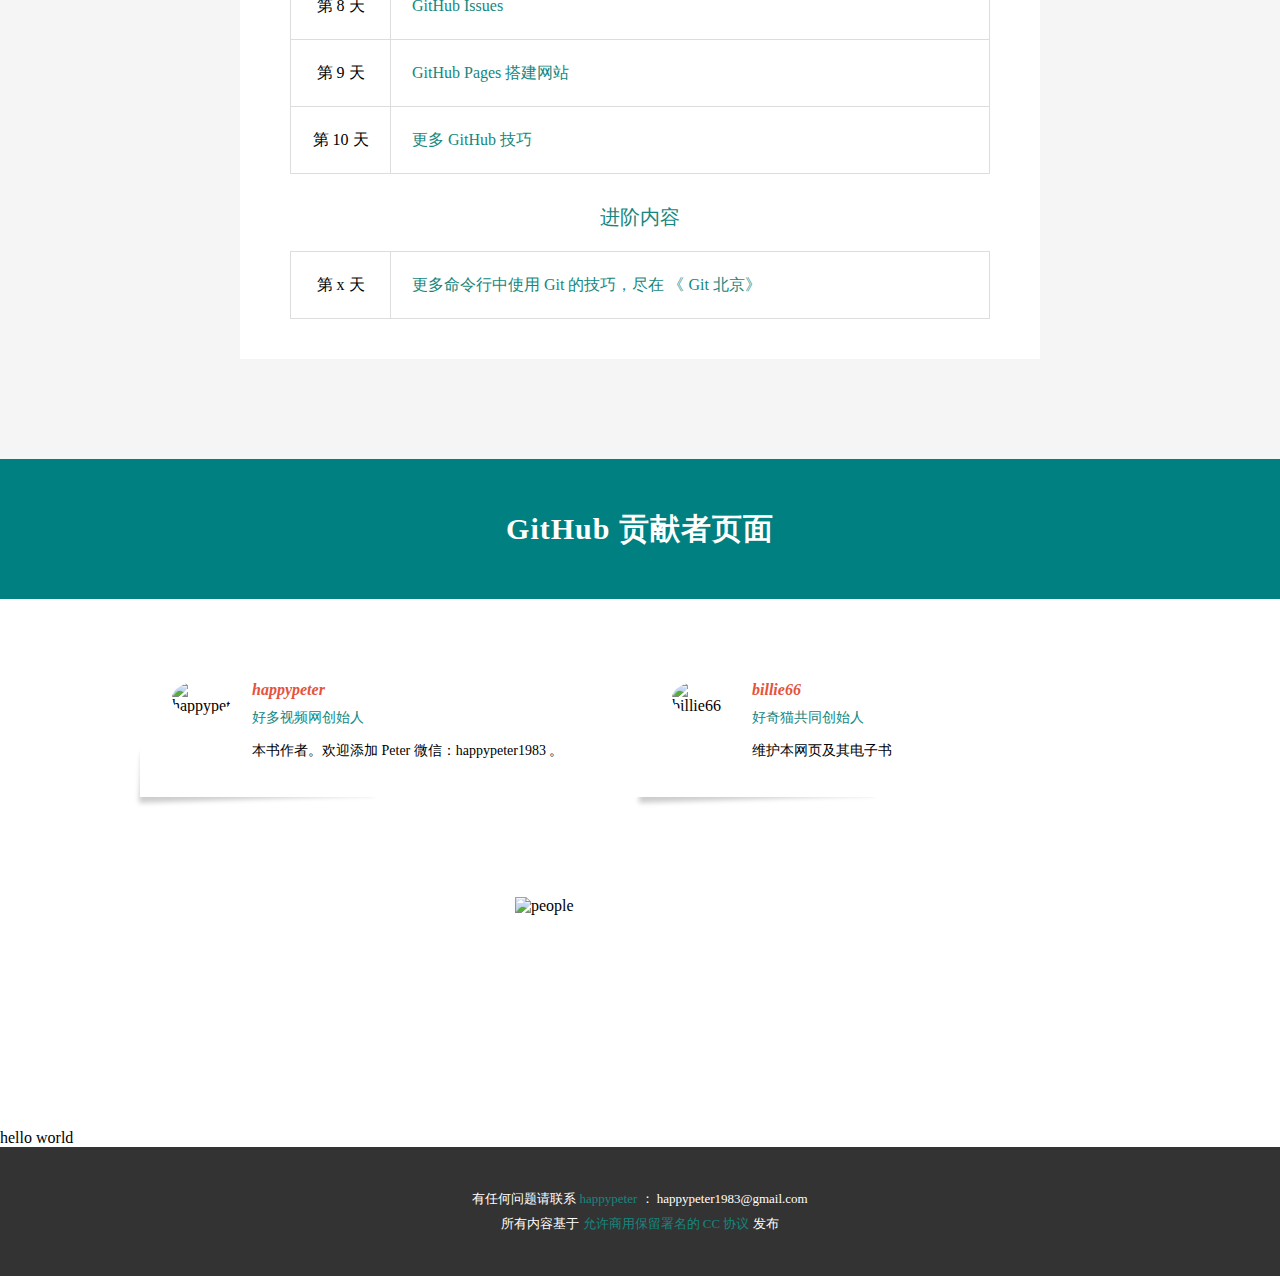
==== commit 72d1b644: "last update" ====
--- a/index.html
+++ b/index.html
@@ -60,4 +60,4 @@
 /* sc-component-id: BookIntro__Button-sc-1e1idj5-8 */
 .emTDZB{background:#f27649;border-radius:3px;-webkit-border-radius:3px;-moz-border-radius:3px;display:inline-block;color:#fff;-webkit-text-decoration:none;text-decoration:none;font-family:"myriad-pro",Arial,sans-serif;font-size:18px;font-weight:bold;padding:10px 30px;margin:40px auto 0;margin-right:20px;}
 /* sc-component-id: Author__Wrap-sc-8sg0zt-0 */
-.dcTPuO .divider{margin-top:50px;min-height:140px;background:#008080;text-align:center;-webkit-letter-spacing:1px;-moz-letter-spacing:1px;-ms-letter-spacing:1px;letter-spacing:1px;font-size:30px;font-weight:bold;display:-webkit-box;display:-webkit-flex;display:-ms-flexbox;display:flex;-webkit-align-items:center;-webkit-box-align:center;-ms-flex-align:center;align-items:center;-webkit-box-pack:center;-webkit-justify-content:center;-ms-flex-pack:center;justify-content:center;color:#fff;} .dcTPuO .divider a{color:#fff;} .dcTPuO .divider a:hover{color:#77f0f0;} .dcTPuO .name-card-wrapper{padding:16px;} .dcTPuO .name-card{background:transparent;position:relative;margin-bottom:3em;background:#fff;padding:2em;border-right:30px solid #fff;min-height:147px;width:800px;margin:50px auto;} @media (max-width:768px){.dcTPuO .name-card{width:100%;}} .dcTPuO .name-card:before{content:'';position:absolute;z-index:-1;-webkit-transform:skew(-3deg,-2deg);-ms-transform:skew(-3deg,-2deg);transform:skew(-3deg,-2deg);bottom:14px;box-shadow:0 16px 5px rgba(0,0,0,0.2);height:50px;left:1px;max-width:50%;width:50%;} .dcTPuO .name-card img{width:60px;display:table-cell;float:left;border-radius:50%;margin-right:20px;margin-bottom:50px;} .dcTPuO .name-card .text{display:table-cell;font-size:14px;} .dcTPuO .name-card .text .name{font-size:16px;font-weight:bold;margin-bottom:10px;font-family:'Crete Round';font-style:italic;color:#e5533c;} .dcTPuO .name-card .text .job-title{margin-bottom:15px;} .dcTPuO .name-card .text .job-title a:hover{-webkit-text-decoration:underline;text-decoration:underline;}</style><title data-react-helmet="true"></title><link as="script" rel="preload" href="/1-838bb1c457003893f138.js"/><link as="script" rel="preload" href="/component---src-pages-index-js-7c78c14c634ba048e0bb.js"/><link as="script" rel="preload" href="/app-3d4e23af097257dc7cf1.js"/><link as="script" rel="preload" href="/styles-4e34e1653e06a18471f0.js"/><link as="script" rel="preload" href="/webpack-runtime-f01a0c213e47c8efceec.js"/><link as="fetch" rel="preload" href="/static/d/412/path---index-6a9-elo3OaMjvoCmciTaKox832wHZok.json" crossorigin="use-credentials"/></head><body><noscript id="gatsby-noscript">This app works best with JavaScript enabled.</noscript><div id="___gatsby"><div style="outline:none" tabindex="-1" role="group"><div class="Layout__Wrap-sc-74hz2d-0 gyphcv"><div class="Header__Wrap-sc-75xirx-0 gNLVAN"><h2 class="Header-sc-75xirx-1 gOrJcT"><a aria-current="page" class="" href="/">Git 北京</a></h2><form class="DocSearch__Form-qvs5fz-0 kobpAA"><input type="search" id="algolia-doc-search" placeholder="Search docs" class="DocSearch__Input-qvs5fz-1 jqMJFG"/></form></div><div class="BookIntro__Section-sc-1e1idj5-0 gprYCh"><div class="BookIntro__Container-sc-1e1idj5-1 dMyPhD"><div class="BookIntro__Left-sc-1e1idj5-2 gFLwo"><img alt="git" src="https://github.com/happypeter/gitbeijing/blob/master/src/assets/images/index/cover_3d_move2github.png?raw=true" class="BookIntro__Image-sc-1e1idj5-3 doICaT"/></div><div class="BookIntro__Right-sc-1e1idj5-4 eRdMtP"><div class="BookIntro__Title-sc-1e1idj5-5 htUvAY">搬进 Github</div><div class="BookIntro__Author-sc-1e1idj5-6 KiQwo"><a href="https://github.com/happypeter">happypeter</a></div><div class="BookIntro__Desc-sc-1e1idj5-7 hSDwHp">《 Git 北京》是一本带初学者学会 git 版本控制工具和 github.com 社交化编程平台的书。用爱打造。这里免费开放的《搬进 Github》是《 Git 北京》的第一部分内容。</div><a href="http://haoqicat.com/gitbeijing" class="BookIntro__Button-sc-1e1idj5-8 emTDZB">购买视频课程</a></div></div></div><div class="Author__Wrap-sc-8sg0zt-0 dcTPuO"><div class="divider"><a href="http://haoqicat.com/gitbeijing">访问好奇猫网站上完整的《 Git 北京》视频课程</a></div><div class="name-card-wrapper"><div class="name-card"><img src="https://github.com/happypeter/gitbeijing/blob/master/src/assets/images/index/peter.jpg?raw=true" alt="peter"/><div class="text"><div class="name">happypeter</div><div class="job-title"><a href="http://haoduoshipin.com">本书作者，好多视频网作者</a></div>挥汗写下本书，致敬北京 Linux 用户组的那些曾经帮助过我的朋友们。北京 Git 用户组是2009年由 happypeter 发起的 Linux 用户组之下的小组活动。</div></div></div></div><div class="Toc__Wrap-sc-1yrfzvd-0 flvxFM"><div class="Toc__Content-sc-1yrfzvd-1 kCChUC"><div><p class="Toc__Part-sc-1yrfzvd-2 fKHaxE">搬进 GitHub</p><table class="Toc__Table-sc-1yrfzvd-3 dYrVDj"><tbody><tr class="Toc__Row-sc-1yrfzvd-4 gFQLTD"><td class="Toc__Col1-sc-1yrfzvd-5 gvgXSw">第 <!-- -->1<!-- --> 天</td><td class="Toc__Col2-sc-1yrfzvd-6 duOYAs"><a href="/introduction.html">简介</a></td></tr><tr class="Toc__Row-sc-1yrfzvd-4 gFQLTD"><td class="Toc__Col1-sc-1yrfzvd-5 gvgXSw">第 <!-- -->2<!-- --> 天</td><td class="Toc__Col2-sc-1yrfzvd-6 duOYAs"><a href="/github_in_browser.html">浏览器中使用 GitHub</a></td></tr><tr class="Toc__Row-sc-1yrfzvd-4 gFQLTD"><td class="Toc__Col1-sc-1yrfzvd-5 gvgXSw">第 <!-- -->3<!-- --> 天</td><td class="Toc__Col2-sc-1yrfzvd-6 duOYAs"><a href="/github_for_mac.html">GitHub For Mac 客户端</a></td></tr><tr class="Toc__Row-sc-1yrfzvd-4 gFQLTD"><td class="Toc__Col1-sc-1yrfzvd-5 gvgXSw">第 <!-- -->4<!-- --> 天</td><td class="Toc__Col2-sc-1yrfzvd-6 duOYAs"><a href="/simple_branching.html">简单分支操作</a></td></tr><tr class="Toc__Row-sc-1yrfzvd-4 gFQLTD"><td class="Toc__Col1-sc-1yrfzvd-5 gvgXSw">第 <!-- -->5<!-- --> 天</td><td class="Toc__Col2-sc-1yrfzvd-6 duOYAs"><a href="/merge.html">合并分支</a></td></tr><tr class="Toc__Row-sc-1yrfzvd-4 gFQLTD"><td class="Toc__Col1-sc-1yrfzvd-5 gvgXSw">第 <!-- -->6<!-- --> 天</td><td class="Toc__Col2-sc-1yrfzvd-6 duOYAs"><a href="/github_flow.html">团队协作流程</a></td></tr><tr class="Toc__Row-sc-1yrfzvd-4 gFQLTD"><td class="Toc__Col1-sc-1yrfzvd-5 gvgXSw">第 <!-- -->7<!-- --> 天</td><td class="Toc__Col2-sc-1yrfzvd-6 duOYAs"><a href="/fork_flow.html">开源项目贡献流程</a></td></tr><tr class="Toc__Row-sc-1yrfzvd-4 gFQLTD"><td class="Toc__Col1-sc-1yrfzvd-5 gvgXSw">第 <!-- -->8<!-- --> 天</td><td class="Toc__Col2-sc-1yrfzvd-6 duOYAs"><a href="/issues.html">GitHub Issues</a></td></tr><tr class="Toc__Row-sc-1yrfzvd-4 gFQLTD"><td class="Toc__Col1-sc-1yrfzvd-5 gvgXSw">第 <!-- -->9<!-- --> 天</td><td class="Toc__Col2-sc-1yrfzvd-6 duOYAs"><a href="/pages.html">GitHub Pages 搭建网站</a></td></tr><tr class="Toc__Row-sc-1yrfzvd-4 gFQLTD"><td class="Toc__Col1-sc-1yrfzvd-5 gvgXSw">第 <!-- -->10<!-- --> 天</td><td class="Toc__Col2-sc-1yrfzvd-6 duOYAs"><a href="/more.html">更多 GitHub 技巧</a></td></tr></tbody></table></div><div><p class="Toc__Part-sc-1yrfzvd-2 fKHaxE">进阶内容</p><table class="Toc__Table-sc-1yrfzvd-3 dYrVDj"><tbody><tr class="Toc__Row-sc-1yrfzvd-4 gFQLTD"><td class="Toc__Col1-sc-1yrfzvd-5 gvgXSw">第 <!-- -->x<!-- --> 天</td><td class="Toc__Col2-sc-1yrfzvd-6 duOYAs"><a href="http://haoqicat.com/gitbeijing">更多命令行中使用 Git 的技巧，尽在 《 Git 北京》</a></td></tr></tbody></table></div></div></div><div class="Contributors__Wrap-ke05o1-0 iwjMSo"><div class="Contributors__Divider-ke05o1-1 blSaKr"><a href="https://github.com/happypeter/gitbeijing/graphs/contributors">GitHub 贡献者页面</a></div><div class="Contributors__Row-ke05o1-2 bBRTcr"><div class="Contributors__Card-ke05o1-3 fFvVdW"><img src="https://github.com/happypeter/gitbeijing/blob/master/src/assets/images/index/peter.jpg?raw=true" alt="happypeter"/><div class="Contributors__Text-ke05o1-4 iVLEUN"><div class="Contributors__Name-ke05o1-5 bLtsrZ">happypeter</div><div class="Contributors__Job-ke05o1-6 dDTsST"><a href="http://haoduoshipin.com">好多视频网创始人</a></div>本书作者。欢迎添加 Peter 微信：happypeter1983 。</div></div><div class="Contributors__Card-ke05o1-3 fFvVdW"><img src="https://github.com/happypeter/gitbeijing/blob/master/src/assets/images/index/billie.png?raw=true" alt="billie66"/><div class="Contributors__Text-ke05o1-4 iVLEUN"><div class="Contributors__Name-ke05o1-5 bLtsrZ">billie66</div><div class="Contributors__Job-ke05o1-6 dDTsST"><a href="http://haoqicat.com">好奇猫共同创始人</a></div>维护本网页及其电子书</div></div></div><div class="Contributors__Picture-ke05o1-7 gQvuiQ"><img src="https://github.com/happypeter/gitbeijing/blob/master/src/assets/images/index/people.png?raw=true" height="102" width="250" alt="people"/></div></div>hello world<footer class="Footer-sc-4dc8xa-0 etjCag"><nav><p>有任何问题请联系<a href="https://github.com/happypeter"> happypeter</a> ： happypeter1983@gmail.com <br/> 所有内容基于<!-- --> <a href="https://creativecommons.org/licenses/by/4.0/">允许商用保留署名的 CC 协议</a> <!-- -->发布</p></nav></footer></div></div></div><script id="gatsby-script-loader">/*<![CDATA[*/window.page={"componentChunkName":"component---src-pages-index-js","jsonName":"index","path":"/"};window.dataPath="412/path---index-6a9-elo3OaMjvoCmciTaKox832wHZok";/*]]>*/</script><script id="gatsby-chunk-mapping">/*<![CDATA[*/window.___chunkMapping={"app":["/app-3d4e23af097257dc7cf1.js"],"component---src-templates-blog-post-js":["/component---src-templates-blog-post-js-5adcef4ebd7ea250c4c6.js"],"component---src-pages-index-js":["/component---src-pages-index-js-7c78c14c634ba048e0bb.js"],"pages-manifest":["/pages-manifest-559c37a933a3d1f7db68.js"]};/*]]>*/</script><script src="/webpack-runtime-f01a0c213e47c8efceec.js" async=""></script><script src="/styles-4e34e1653e06a18471f0.js" async=""></script><script src="/app-3d4e23af097257dc7cf1.js" async=""></script><script src="/component---src-pages-index-js-7c78c14c634ba048e0bb.js" async=""></script><script src="/1-838bb1c457003893f138.js" async=""></script><script src="//cdn.jsdelivr.net/npm/docsearch.js@2/dist/cdn/docsearch.min.js"></script></body></html>+.dcTPuO .divider{margin-top:50px;min-height:140px;background:#008080;text-align:center;-webkit-letter-spacing:1px;-moz-letter-spacing:1px;-ms-letter-spacing:1px;letter-spacing:1px;font-size:30px;font-weight:bold;display:-webkit-box;display:-webkit-flex;display:-ms-flexbox;display:flex;-webkit-align-items:center;-webkit-box-align:center;-ms-flex-align:center;align-items:center;-webkit-box-pack:center;-webkit-justify-content:center;-ms-flex-pack:center;justify-content:center;color:#fff;} .dcTPuO .divider a{color:#fff;} .dcTPuO .divider a:hover{color:#77f0f0;} .dcTPuO .name-card-wrapper{padding:16px;} .dcTPuO .name-card{background:transparent;position:relative;margin-bottom:3em;background:#fff;padding:2em;border-right:30px solid #fff;min-height:147px;width:800px;margin:50px auto;} @media (max-width:768px){.dcTPuO .name-card{width:100%;}} .dcTPuO .name-card:before{content:'';position:absolute;z-index:-1;-webkit-transform:skew(-3deg,-2deg);-ms-transform:skew(-3deg,-2deg);transform:skew(-3deg,-2deg);bottom:14px;box-shadow:0 16px 5px rgba(0,0,0,0.2);height:50px;left:1px;max-width:50%;width:50%;} .dcTPuO .name-card img{width:60px;display:table-cell;float:left;border-radius:50%;margin-right:20px;margin-bottom:50px;} .dcTPuO .name-card .text{display:table-cell;font-size:14px;} .dcTPuO .name-card .text .name{font-size:16px;font-weight:bold;margin-bottom:10px;font-family:'Crete Round';font-style:italic;color:#e5533c;} .dcTPuO .name-card .text .job-title{margin-bottom:15px;} .dcTPuO .name-card .text .job-title a:hover{-webkit-text-decoration:underline;text-decoration:underline;}</style><title data-react-helmet="true"></title><link as="script" rel="preload" href="/1-838bb1c457003893f138.js"/><link as="script" rel="preload" href="/component---src-pages-index-js-fd3f03427f2c45982a43.js"/><link as="script" rel="preload" href="/app-3d4e23af097257dc7cf1.js"/><link as="script" rel="preload" href="/styles-4e34e1653e06a18471f0.js"/><link as="script" rel="preload" href="/webpack-runtime-fb824cbcce623a1f414d.js"/><link as="fetch" rel="preload" href="/static/d/412/path---index-6a9-elo3OaMjvoCmciTaKox832wHZok.json" crossorigin="use-credentials"/></head><body><noscript id="gatsby-noscript">This app works best with JavaScript enabled.</noscript><div id="___gatsby"><div style="outline:none" tabindex="-1" role="group"><div class="Layout__Wrap-sc-74hz2d-0 gyphcv"><div class="Header__Wrap-sc-75xirx-0 gNLVAN"><h2 class="Header-sc-75xirx-1 gOrJcT"><a aria-current="page" class="" href="/">Git 北京</a></h2><form class="DocSearch__Form-qvs5fz-0 kobpAA"><input type="search" id="algolia-doc-search" placeholder="Search docs" class="DocSearch__Input-qvs5fz-1 jqMJFG"/></form></div><div class="BookIntro__Section-sc-1e1idj5-0 gprYCh"><div class="BookIntro__Container-sc-1e1idj5-1 dMyPhD"><div class="BookIntro__Left-sc-1e1idj5-2 gFLwo"><img alt="git" src="https://github.com/happypeter/gitbeijing/blob/master/src/assets/images/index/cover_3d_move2github.png?raw=true" class="BookIntro__Image-sc-1e1idj5-3 doICaT"/></div><div class="BookIntro__Right-sc-1e1idj5-4 eRdMtP"><div class="BookIntro__Title-sc-1e1idj5-5 htUvAY">搬进 Github</div><div class="BookIntro__Author-sc-1e1idj5-6 KiQwo"><a href="https://github.com/happypeter">happypeter</a></div><div class="BookIntro__Desc-sc-1e1idj5-7 hSDwHp">《 Git 北京》是一本带初学者学会 git 版本控制工具和 github.com 社交化编程平台的书。用爱打造。这里免费开放的《搬进 Github》是《 Git 北京》的第一部分内容。</div><a href="http://haoqicat.com/gitbeijing" class="BookIntro__Button-sc-1e1idj5-8 emTDZB">购买视频课程</a></div></div></div><div class="Author__Wrap-sc-8sg0zt-0 dcTPuO"><div class="divider"><a href="https://github.com/happypeter/gitbeijing">LAST UPDATE: Mar 2019</a></div><div class="name-card-wrapper"><div class="name-card"><img src="https://github.com/happypeter/gitbeijing/blob/master/src/assets/images/index/peter.jpg?raw=true" alt="peter"/><div class="text"><div class="name">happypeter</div><div class="job-title"><a href="http://haoduoshipin.com">本书作者，好多视频网作者</a></div>挥汗写下本书，致敬北京 Linux 用户组的那些曾经帮助过我的朋友们。北京 Git 用户组是2009年由 happypeter 发起的 Linux 用户组之下的小组活动。</div></div></div></div><div class="Toc__Wrap-sc-1yrfzvd-0 flvxFM"><div class="Toc__Content-sc-1yrfzvd-1 kCChUC"><div><p class="Toc__Part-sc-1yrfzvd-2 fKHaxE">搬进 GitHub</p><table class="Toc__Table-sc-1yrfzvd-3 dYrVDj"><tbody><tr class="Toc__Row-sc-1yrfzvd-4 gFQLTD"><td class="Toc__Col1-sc-1yrfzvd-5 gvgXSw">第 <!-- -->1<!-- --> 天</td><td class="Toc__Col2-sc-1yrfzvd-6 duOYAs"><a href="/introduction.html">简介</a></td></tr><tr class="Toc__Row-sc-1yrfzvd-4 gFQLTD"><td class="Toc__Col1-sc-1yrfzvd-5 gvgXSw">第 <!-- -->2<!-- --> 天</td><td class="Toc__Col2-sc-1yrfzvd-6 duOYAs"><a href="/github_in_browser.html">浏览器中使用 GitHub</a></td></tr><tr class="Toc__Row-sc-1yrfzvd-4 gFQLTD"><td class="Toc__Col1-sc-1yrfzvd-5 gvgXSw">第 <!-- -->3<!-- --> 天</td><td class="Toc__Col2-sc-1yrfzvd-6 duOYAs"><a href="/github_for_mac.html">GitHub For Mac 客户端</a></td></tr><tr class="Toc__Row-sc-1yrfzvd-4 gFQLTD"><td class="Toc__Col1-sc-1yrfzvd-5 gvgXSw">第 <!-- -->4<!-- --> 天</td><td class="Toc__Col2-sc-1yrfzvd-6 duOYAs"><a href="/simple_branching.html">简单分支操作</a></td></tr><tr class="Toc__Row-sc-1yrfzvd-4 gFQLTD"><td class="Toc__Col1-sc-1yrfzvd-5 gvgXSw">第 <!-- -->5<!-- --> 天</td><td class="Toc__Col2-sc-1yrfzvd-6 duOYAs"><a href="/merge.html">合并分支</a></td></tr><tr class="Toc__Row-sc-1yrfzvd-4 gFQLTD"><td class="Toc__Col1-sc-1yrfzvd-5 gvgXSw">第 <!-- -->6<!-- --> 天</td><td class="Toc__Col2-sc-1yrfzvd-6 duOYAs"><a href="/github_flow.html">团队协作流程</a></td></tr><tr class="Toc__Row-sc-1yrfzvd-4 gFQLTD"><td class="Toc__Col1-sc-1yrfzvd-5 gvgXSw">第 <!-- -->7<!-- --> 天</td><td class="Toc__Col2-sc-1yrfzvd-6 duOYAs"><a href="/fork_flow.html">开源项目贡献流程</a></td></tr><tr class="Toc__Row-sc-1yrfzvd-4 gFQLTD"><td class="Toc__Col1-sc-1yrfzvd-5 gvgXSw">第 <!-- -->8<!-- --> 天</td><td class="Toc__Col2-sc-1yrfzvd-6 duOYAs"><a href="/issues.html">GitHub Issues</a></td></tr><tr class="Toc__Row-sc-1yrfzvd-4 gFQLTD"><td class="Toc__Col1-sc-1yrfzvd-5 gvgXSw">第 <!-- -->9<!-- --> 天</td><td class="Toc__Col2-sc-1yrfzvd-6 duOYAs"><a href="/pages.html">GitHub Pages 搭建网站</a></td></tr><tr class="Toc__Row-sc-1yrfzvd-4 gFQLTD"><td class="Toc__Col1-sc-1yrfzvd-5 gvgXSw">第 <!-- -->10<!-- --> 天</td><td class="Toc__Col2-sc-1yrfzvd-6 duOYAs"><a href="/more.html">更多 GitHub 技巧</a></td></tr></tbody></table></div><div><p class="Toc__Part-sc-1yrfzvd-2 fKHaxE">进阶内容</p><table class="Toc__Table-sc-1yrfzvd-3 dYrVDj"><tbody><tr class="Toc__Row-sc-1yrfzvd-4 gFQLTD"><td class="Toc__Col1-sc-1yrfzvd-5 gvgXSw">第 <!-- -->x<!-- --> 天</td><td class="Toc__Col2-sc-1yrfzvd-6 duOYAs"><a href="http://haoqicat.com/gitbeijing">更多命令行中使用 Git 的技巧，尽在 《 Git 北京》</a></td></tr></tbody></table></div></div></div><div class="Contributors__Wrap-ke05o1-0 iwjMSo"><div class="Contributors__Divider-ke05o1-1 blSaKr"><a href="https://github.com/happypeter/gitbeijing/graphs/contributors">GitHub 贡献者页面</a></div><div class="Contributors__Row-ke05o1-2 bBRTcr"><div class="Contributors__Card-ke05o1-3 fFvVdW"><img src="https://github.com/happypeter/gitbeijing/blob/master/src/assets/images/index/peter.jpg?raw=true" alt="happypeter"/><div class="Contributors__Text-ke05o1-4 iVLEUN"><div class="Contributors__Name-ke05o1-5 bLtsrZ">happypeter</div><div class="Contributors__Job-ke05o1-6 dDTsST"><a href="http://haoduoshipin.com">好多视频网创始人</a></div>本书作者。欢迎添加 Peter 微信：happypeter1983 。</div></div><div class="Contributors__Card-ke05o1-3 fFvVdW"><img src="https://github.com/happypeter/gitbeijing/blob/master/src/assets/images/index/billie.png?raw=true" alt="billie66"/><div class="Contributors__Text-ke05o1-4 iVLEUN"><div class="Contributors__Name-ke05o1-5 bLtsrZ">billie66</div><div class="Contributors__Job-ke05o1-6 dDTsST"><a href="http://haoqicat.com">好奇猫共同创始人</a></div>维护本网页及其电子书</div></div></div><div class="Contributors__Picture-ke05o1-7 gQvuiQ"><img src="https://github.com/happypeter/gitbeijing/blob/master/src/assets/images/index/people.png?raw=true" height="102" width="250" alt="people"/></div></div>hello world<footer class="Footer-sc-4dc8xa-0 etjCag"><nav><p>有任何问题请联系<a href="https://github.com/happypeter"> happypeter</a> ： happypeter1983@gmail.com <br/> 所有内容基于<!-- --> <a href="https://creativecommons.org/licenses/by/4.0/">允许商用保留署名的 CC 协议</a> <!-- -->发布</p></nav></footer></div></div></div><script id="gatsby-script-loader">/*<![CDATA[*/window.page={"componentChunkName":"component---src-pages-index-js","jsonName":"index","path":"/"};window.dataPath="412/path---index-6a9-elo3OaMjvoCmciTaKox832wHZok";/*]]>*/</script><script id="gatsby-chunk-mapping">/*<![CDATA[*/window.___chunkMapping={"app":["/app-3d4e23af097257dc7cf1.js"],"component---src-templates-blog-post-js":["/component---src-templates-blog-post-js-39dc984e29ed000c8de5.js"],"component---src-pages-index-js":["/component---src-pages-index-js-fd3f03427f2c45982a43.js"],"pages-manifest":["/pages-manifest-483d0f398c38b298987e.js"]};/*]]>*/</script><script src="/webpack-runtime-fb824cbcce623a1f414d.js" async=""></script><script src="/styles-4e34e1653e06a18471f0.js" async=""></script><script src="/app-3d4e23af097257dc7cf1.js" async=""></script><script src="/component---src-pages-index-js-fd3f03427f2c45982a43.js" async=""></script><script src="/1-838bb1c457003893f138.js" async=""></script><script src="//cdn.jsdelivr.net/npm/docsearch.js@2/dist/cdn/docsearch.min.js"></script></body></html>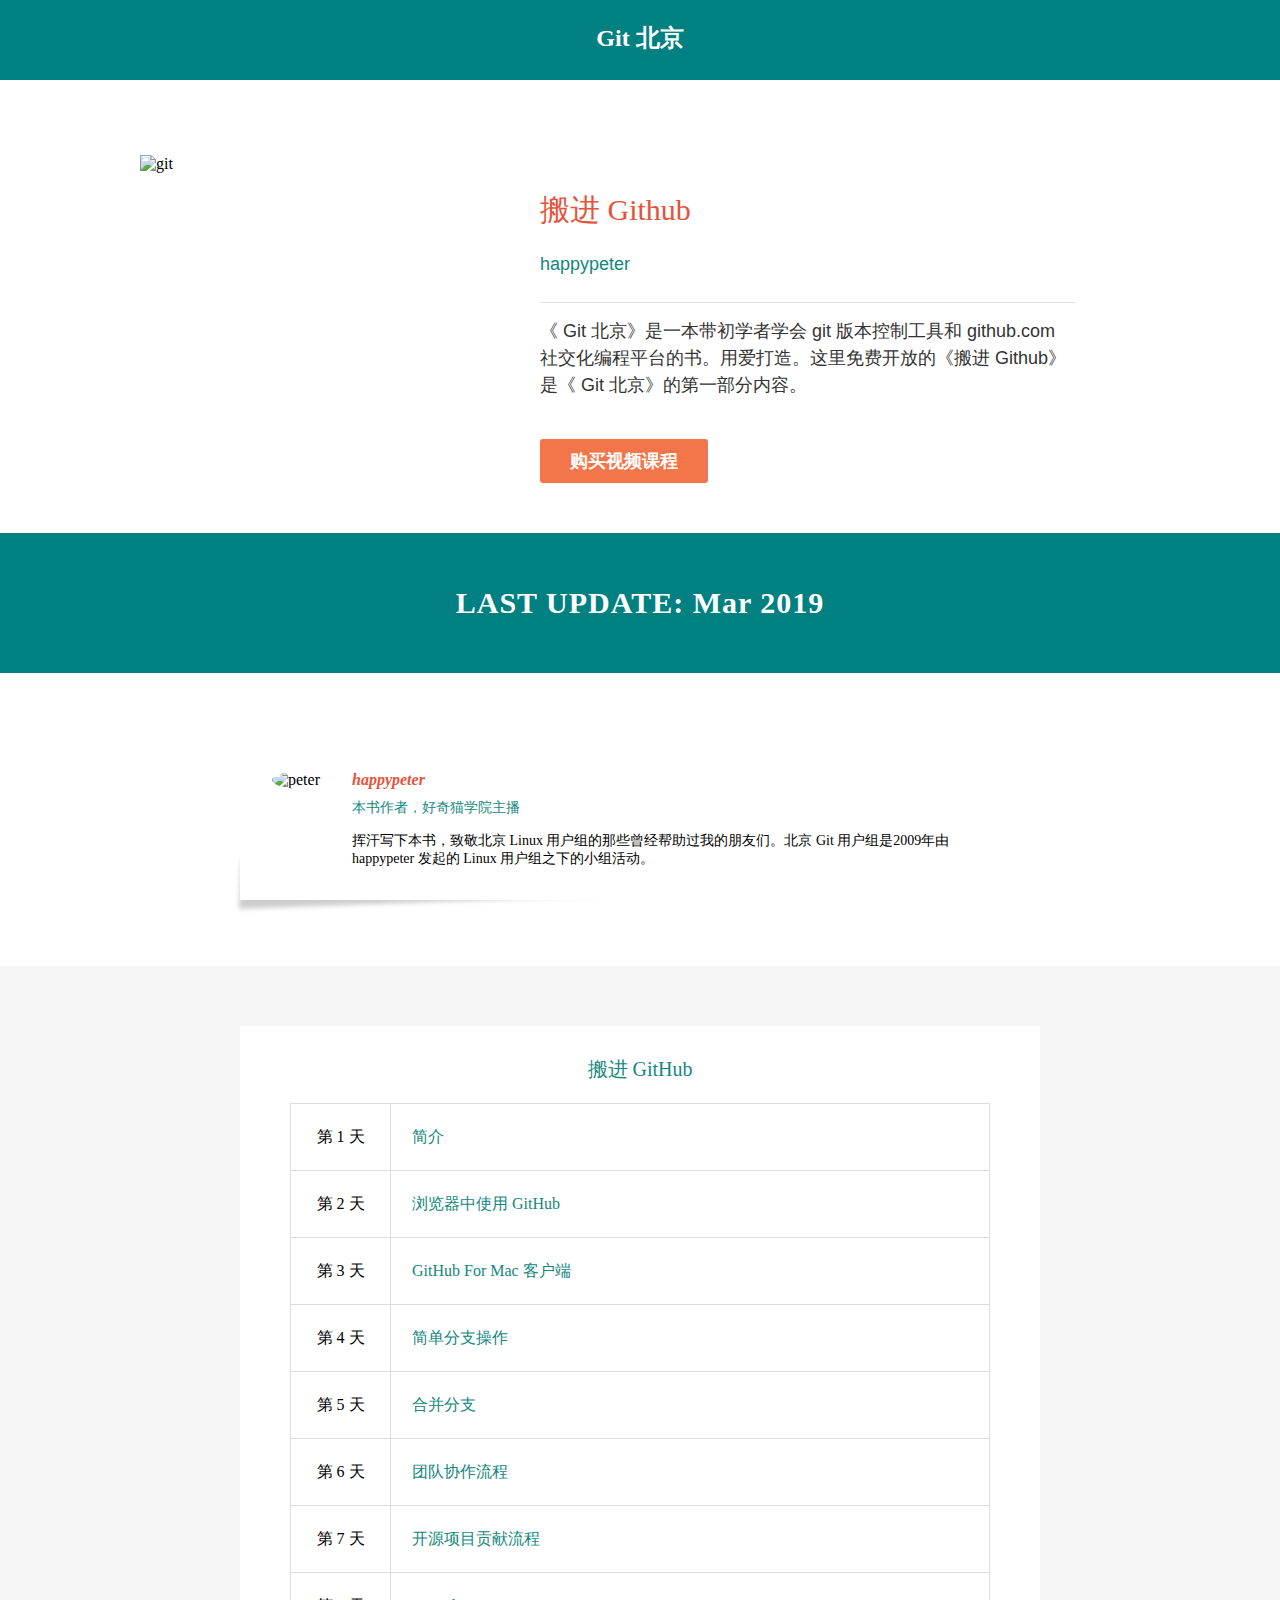
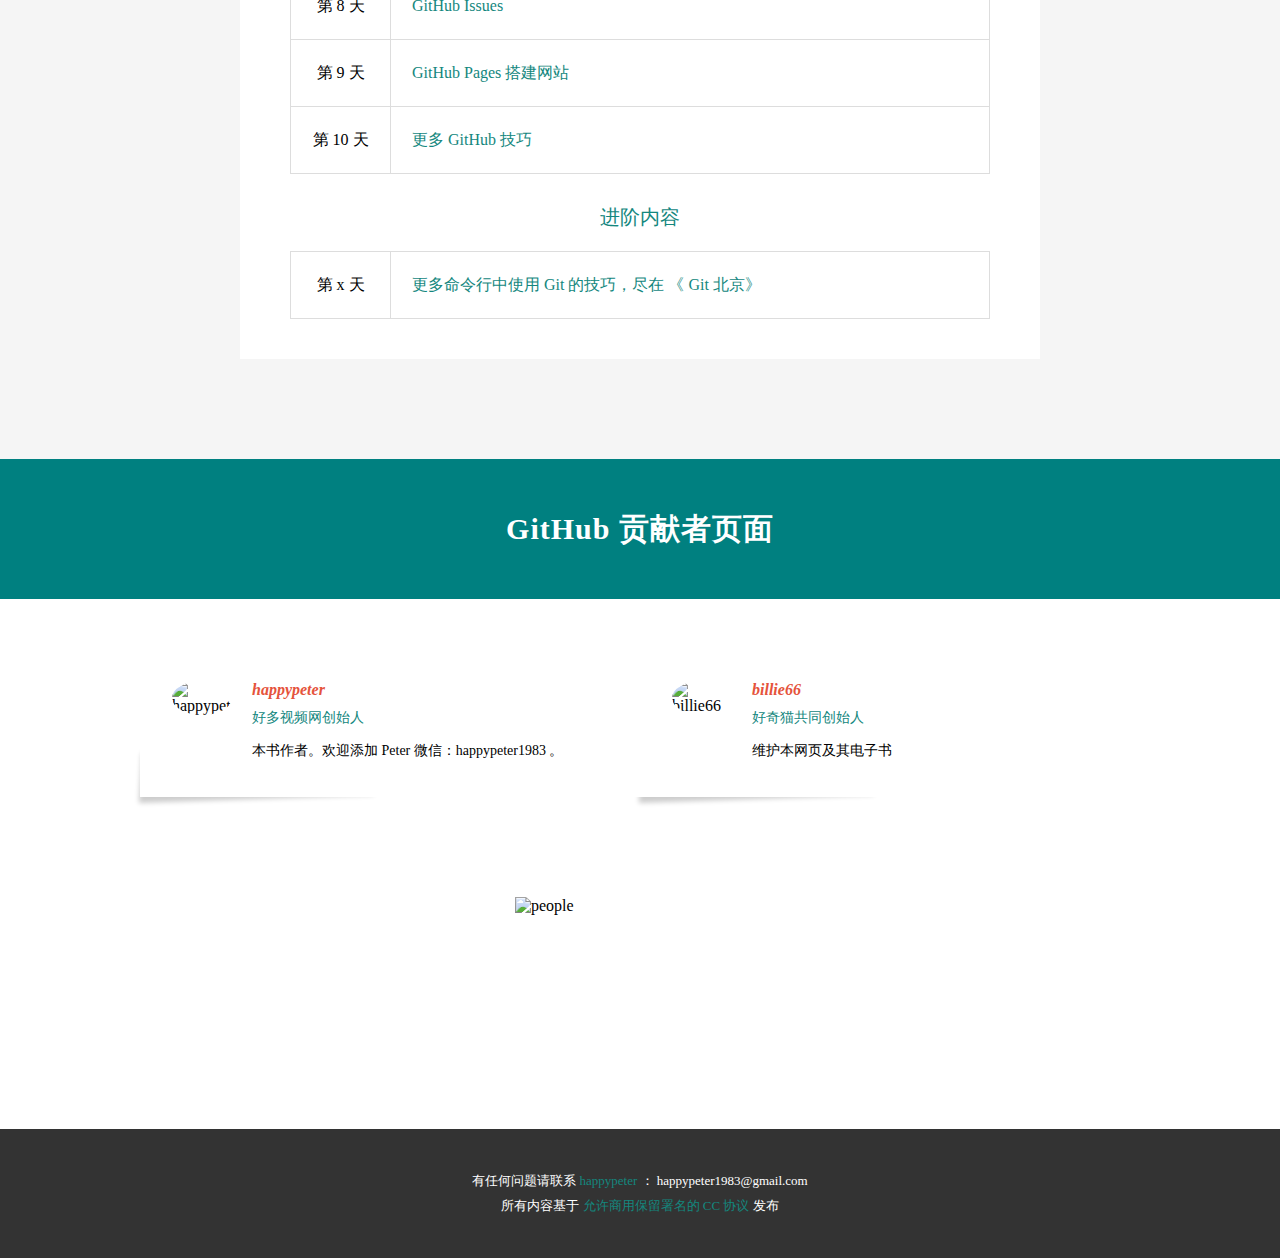
==== commit 176134b7: "v2" ====
--- a/index.html
+++ b/index.html
@@ -1,4 +1,46 @@
-<!DOCTYPE html><html><head><meta charSet="utf-8"/><meta http-equiv="x-ua-compatible" content="ie=edge"/><meta name="viewport" content="width=device-width, initial-scale=1, shrink-to-fit=no"/><style data-href="/styles.a4d5d1ed52826786ed9b.css">*{box-sizing:border-box}body{margin:0;-webkit-font-smoothing:antialiased}a{text-decoration:none;color:#14877e}.searchbox{display:inline-block;position:relative;width:200px;height:32px!important;white-space:nowrap;box-sizing:border-box;visibility:visible!important}.searchbox .algolia-autocomplete{display:block;width:100%;height:100%}.searchbox__wrapper{width:100%;height:100%;z-index:999;position:relative}.searchbox__input{display:inline-block;box-sizing:border-box;transition:box-shadow .4s ease,background .4s ease;border:0;border-radius:16px;box-shadow:inset 0 0 0 1px #ccc;background:#fff!important;padding:0 26px 0 32px;width:100%;height:100%;vertical-align:middle;white-space:normal;font-size:12px;-webkit-appearance:none;-moz-appearance:none;appearance:none}.searchbox__input::-webkit-search-cancel-button,.searchbox__input::-webkit-search-decoration,.searchbox__input::-webkit-search-results-button,.searchbox__input::-webkit-search-results-decoration{display:none}.searchbox__input:hover{box-shadow:inset 0 0 0 1px #b3b3b3}.searchbox__input:active,.searchbox__input:focus{outline:0;box-shadow:inset 0 0 0 1px #aaa;background:#fff}.searchbox__input::-webkit-input-placeholder{color:#aaa}.searchbox__input:-ms-input-placeholder{color:#aaa}.searchbox__input::-ms-input-placeholder{color:#aaa}.searchbox__input::placeholder{color:#aaa}.searchbox__submit{position:absolute;top:0;margin:0;border:0;border-radius:16px 0 0 16px;background-color:rgba(69,142,225,0);padding:0;width:32px;height:100%;vertical-align:middle;text-align:center;font-size:inherit;-webkit-user-select:none;-moz-user-select:none;-ms-user-select:none;user-select:none;right:inherit;left:0}.searchbox__submit:before{display:inline-block;margin-right:-4px;height:100%;vertical-align:middle;content:""}.searchbox__submit:active,.searchbox__submit:hover{cursor:pointer}.searchbox__submit:focus{outline:0}.searchbox__submit svg{width:14px;height:14px;vertical-align:middle;fill:#6d7e96}.searchbox__reset{display:block;position:absolute;top:8px;right:8px;margin:0;border:0;background:none;cursor:pointer;padding:0;font-size:inherit;-webkit-user-select:none;-moz-user-select:none;-ms-user-select:none;user-select:none;fill:rgba(0,0,0,.5)}.searchbox__reset.hide{display:none}.searchbox__reset:focus{outline:0}.searchbox__reset svg{display:block;margin:4px;width:8px;height:8px}.searchbox__input:valid~.searchbox__reset{display:block;-webkit-animation-name:sbx-reset-in;animation-name:sbx-reset-in;-webkit-animation-duration:.15s;animation-duration:.15s}@-webkit-keyframes sbx-reset-in{0%{-webkit-transform:translate3d(-20%,0,0);transform:translate3d(-20%,0,0);opacity:0}to{-webkit-transform:none;transform:none;opacity:1}}@keyframes sbx-reset-in{0%{-webkit-transform:translate3d(-20%,0,0);transform:translate3d(-20%,0,0);opacity:0}to{-webkit-transform:none;transform:none;opacity:1}}.algolia-autocomplete .ds-dropdown-menu:before{display:block;position:absolute;content:"";width:14px;height:14px;background:#373940;z-index:1000;top:-7px;border-top:1px solid #373940;border-right:1px solid #373940;-webkit-transform:rotate(-45deg);transform:rotate(-45deg);border-radius:2px}.algolia-autocomplete .ds-dropdown-menu{box-shadow:0 1px 0 0 rgba(0,0,0,.2),0 2px 3px 0 rgba(0,0,0,.1)}@media (min-width:601px){.algolia-autocomplete.algolia-autocomplete-right .ds-dropdown-menu{right:0!important;left:inherit!important}.algolia-autocomplete.algolia-autocomplete-right .ds-dropdown-menu:before{right:48px}.algolia-autocomplete .ds-dropdown-menu{top:-6px;border-radius:4px;margin:6px 0 0;padding:0;text-align:left;height:auto;position:relative;background:transparent;border:none;z-index:999;max-width:600px;min-width:500px}}@media (max-width:600px){.algolia-autocomplete .ds-dropdown-menu{z-index:100;position:fixed!important;top:40px!important;left:auto!important;right:1rem!important;width:600px;max-width:calc(100% - 2rem);max-height:calc(100% - 5rem);display:block}.algolia-autocomplete .ds-dropdown-menu:before{right:6rem}}.algolia-autocomplete .ds-dropdown-menu .ds-suggestions{position:relative;z-index:1000}.algolia-autocomplete .ds-dropdown-menu .ds-suggestion{cursor:pointer}.algolia-autocomplete .ds-dropdown-menu [class^=ds-dataset-]{position:relative;border-radius:4px;overflow:auto;padding:0}.algolia-autocomplete .ds-dropdown-menu *{box-sizing:border-box}.algolia-autocomplete .algolia-docsearch-suggestion{position:relative;padding:0;overflow:hidden}.algolia-autocomplete .ds-cursor .algolia-docsearch-suggestion--wrapper{background:#f1f1f1;box-shadow:inset -2px 0 0 #f27649}.algolia-autocomplete .algolia-docsearch-suggestion--highlight{background:#ffe564;padding:.1em .05em}.algolia-autocomplete .algolia-docsearch-suggestion--category-header .algolia-docsearch-suggestion--category-header-lvl0 .algolia-docsearch-suggestion--highlight,.algolia-autocomplete .algolia-docsearch-suggestion--category-header .algolia-docsearch-suggestion--category-header-lvl1 .algolia-docsearch-suggestion--highlight{color:inherit;background:inherit}.algolia-autocomplete .algolia-docsearch-suggestion--text .algolia-docsearch-suggestion--highlight{padding:0 0 1px;background:inherit;box-shadow:inset 0 -2px 0 0 rgba(69,142,225,.8);color:inherit}.algolia-autocomplete .algolia-docsearch-suggestion--content{display:block;float:right;width:70%;position:relative;padding:5.33333px 0 5.33333px 10.66667px;cursor:pointer}.algolia-autocomplete .algolia-docsearch-suggestion--content:before{content:"";position:absolute;display:block;top:0;height:100%;width:1px;background:#ececec;left:-1px}.algolia-autocomplete .algolia-docsearch-suggestion--category-header{position:relative;display:none;font-size:14px;letter-spacing:.08em;font-weight:700;background-color:#373940;text-transform:uppercase;color:#fff;margin:0;padding:5px 8px}.algolia-autocomplete .algolia-docsearch-suggestion--wrapper{background-color:#fff;width:100%;float:left;padding:8px 0 0}.algolia-autocomplete .algolia-docsearch-suggestion--subcategory-column{float:left;width:30%;display:none;text-align:right;position:relative;padding:5.33333px 10.66667px;color:#777;font-size:.9em;word-wrap:break-word}.algolia-autocomplete .algolia-docsearch-suggestion--subcategory-column:before{content:"";position:absolute;display:block;top:0;height:100%;width:1px;background:#ececec;right:0}.algolia-autocomplete .algolia-docsearch-suggestion--subcategory-column .algolia-docsearch-suggestion--highlight{background-color:inherit;color:inherit}.algolia-autocomplete .algolia-docsearch-suggestion--subcategory-inline{display:none}.algolia-autocomplete .algolia-docsearch-suggestion--title{margin-bottom:4px;color:#02060c;font-size:.9em;font-weight:700}.algolia-autocomplete .algolia-docsearch-suggestion--text{display:block;line-height:1.2em;font-size:.85em;color:#63676d;padding-right:2px}.algolia-autocomplete .algolia-docsearch-suggestion--no-results{width:100%;padding:8px 0;text-align:center;font-size:1.2em;background-color:#373940;margin-top:-8px}.algolia-autocomplete .algolia-docsearch-suggestion--no-results .algolia-docsearch-suggestion--text{color:#fff;margin-top:4px}.algolia-autocomplete .algolia-docsearch-suggestion--no-results:before{display:none}.algolia-autocomplete .algolia-docsearch-suggestion code{padding:1px 5px;font-size:90%;border:none;color:#222;background-color:#ebebeb;border-radius:3px;font-family:source-code-pro,Menlo,Monaco,Consolas,Courier New,monospace}.algolia-autocomplete .algolia-docsearch-suggestion code .algolia-docsearch-suggestion--highlight{background:none}.algolia-autocomplete .algolia-docsearch-suggestion.algolia-docsearch-suggestion__main .algolia-docsearch-suggestion--category-header,.algolia-autocomplete .algolia-docsearch-suggestion.algolia-docsearch-suggestion__secondary .algolia-docsearch-suggestion--subcategory-column{display:block}.algolia-autocomplete .algolia-docsearch-footer{background-color:#fff;width:100%;height:30px;z-index:2000;float:right;font-size:0;line-height:0}.algolia-autocomplete .algolia-docsearch-footer--logo{background-image:url('data:image/svg+xml;utf8,<svg xmlns="http://www.w3.org/2000/svg" viewBox="0 0 130 18"><defs><linearGradient id="a" x1="-36.87%" x2="129.43%" y1="134.94%" y2="-27.7%"><stop stop-color="%2300AEFF" offset="0%"/><stop stop-color="%233369E7" offset="100%"/></linearGradient></defs><g fill="none" fill-rule="evenodd"><path fill="url(%23a)" d="M59.4.02h13.3a2.37 2.37 0 0 1 2.38 2.37V15.6a2.37 2.37 0 0 1-2.38 2.36H59.4a2.37 2.37 0 0 1-2.38-2.36V2.38A2.37 2.37 0 0 1 59.4.02z"/><path fill="%23FFF" d="M66.26 4.56c-2.82 0-5.1 2.27-5.1 5.08 0 2.8 2.28 5.07 5.1 5.07 2.8 0 5.1-2.26 5.1-5.07 0-2.8-2.28-5.07-5.1-5.07zm0 8.65c-2 0-3.6-1.6-3.6-3.56 0-1.97 1.6-3.58 3.6-3.58 1.98 0 3.6 1.6 3.6 3.58a3.58 3.58 0 0 1-3.6 3.57zm0-6.4v2.66c0 .07.08.13.15.1l2.4-1.24c.04-.02.06-.1.03-.14a2.96 2.96 0 0 0-2.46-1.5c-.06 0-.1.05-.1.1zm-3.33-1.96l-.3-.3a.78.78 0 0 0-1.12 0l-.36.36a.77.77 0 0 0 0 1.1l.3.3c.05.05.13.04.17 0 .2-.25.4-.5.6-.7.23-.23.46-.43.7-.6.07-.04.07-.1.03-.16zm5-.8V3.4a.78.78 0 0 0-.78-.78h-1.83a.78.78 0 0 0-.78.78v.63c0 .07.06.12.14.1a5.74 5.74 0 0 1 1.58-.22c.52 0 1.04.07 1.54.2a.1.1 0 0 0 .13-.1z"/><path fill="%23182359" d="M102.16 13.76c0 1.46-.37 2.52-1.12 3.2-.75.67-1.9 1-3.44 1-.56 0-1.74-.1-2.67-.3l.34-1.7c.78.17 1.82.2 2.36.2.86 0 1.48-.16 1.84-.5.37-.36.55-.88.55-1.57v-.35a6.37 6.37 0 0 1-.84.3 4.15 4.15 0 0 1-1.2.17 4.5 4.5 0 0 1-1.6-.28 3.38 3.38 0 0 1-1.26-.82 3.74 3.74 0 0 1-.8-1.35c-.2-.54-.3-1.5-.3-2.2 0-.67.1-1.5.3-2.06a3.92 3.92 0 0 1 .9-1.43 4.12 4.12 0 0 1 1.45-.92 5.3 5.3 0 0 1 1.94-.37c.7 0 1.35.1 1.97.2a15.86 15.86 0 0 1 1.6.33v8.46zm-5.95-4.2c0 .9.2 1.88.6 2.3.4.4.9.62 1.53.62.34 0 .66-.05.96-.15a2.75 2.75 0 0 0 .73-.33V6.7a8.53 8.53 0 0 0-1.42-.17c-.76-.02-1.36.3-1.77.8-.4.5-.62 1.4-.62 2.23zm16.13 0c0 .72-.1 1.26-.32 1.85a4.4 4.4 0 0 1-.9 1.53c-.38.42-.85.75-1.4.98-.54.24-1.4.37-1.8.37-.43 0-1.27-.13-1.8-.36a4.1 4.1 0 0 1-1.4-.97 4.5 4.5 0 0 1-.92-1.52 5.04 5.04 0 0 1-.33-1.84c0-.72.1-1.4.32-2 .22-.6.53-1.1.92-1.5.4-.43.86-.75 1.4-.98a4.55 4.55 0 0 1 1.78-.34 4.7 4.7 0 0 1 1.8.34c.54.23 1 .55 1.4.97.38.42.68.92.9 1.5.23.6.35 1.3.35 2zm-2.2 0c0-.92-.2-1.7-.6-2.22-.38-.54-.94-.8-1.64-.8-.72 0-1.27.26-1.67.8-.4.54-.58 1.3-.58 2.22 0 .93.2 1.56.6 2.1.38.54.94.8 1.64.8s1.25-.26 1.65-.8c.4-.55.6-1.17.6-2.1zm6.97 4.7c-3.5.02-3.5-2.8-3.5-3.27L113.57.92l2.15-.34v10c0 .25 0 1.87 1.37 1.88v1.8zm3.77 0h-2.15v-9.2l2.15-.33v9.54zM119.8 3.74c.7 0 1.3-.58 1.3-1.3 0-.7-.58-1.3-1.3-1.3-.73 0-1.3.6-1.3 1.3 0 .72.58 1.3 1.3 1.3zm6.43 1c.7 0 1.3.1 1.78.27.5.18.88.42 1.17.73.28.3.5.74.6 1.18.13.46.2.95.2 1.5v5.47a25.24 25.24 0 0 1-1.5.25c-.67.1-1.42.15-2.25.15a6.83 6.83 0 0 1-1.52-.16 3.2 3.2 0 0 1-1.18-.5 2.46 2.46 0 0 1-.76-.9c-.18-.37-.27-.9-.27-1.44 0-.52.1-.85.3-1.2.2-.37.48-.67.83-.9a3.6 3.6 0 0 1 1.23-.5 7.07 7.07 0 0 1 2.2-.1l.83.16v-.35c0-.25-.03-.48-.1-.7a1.5 1.5 0 0 0-.3-.58c-.15-.18-.34-.3-.58-.4a2.54 2.54 0 0 0-.92-.17c-.5 0-.94.06-1.35.13-.4.08-.75.16-1 .25l-.27-1.74c.27-.1.67-.18 1.2-.28a9.34 9.34 0 0 1 1.65-.14zm.18 7.74c.66 0 1.15-.04 1.5-.1V10.2a5.1 5.1 0 0 0-2-.1c-.23.03-.45.1-.64.2a1.17 1.17 0 0 0-.47.38c-.13.17-.18.26-.18.52 0 .5.17.8.5.98.32.2.74.3 1.3.3zM84.1 4.8c.72 0 1.3.08 1.8.26.48.17.87.42 1.15.73.3.3.5.72.6 1.17.14.45.2.94.2 1.47v5.48a25.24 25.24 0 0 1-1.5.26c-.67.1-1.42.14-2.25.14a6.83 6.83 0 0 1-1.52-.16 3.2 3.2 0 0 1-1.18-.5 2.46 2.46 0 0 1-.76-.9c-.18-.38-.27-.9-.27-1.44 0-.53.1-.86.3-1.22.2-.36.5-.65.84-.88a3.6 3.6 0 0 1 1.24-.5 7.07 7.07 0 0 1 2.2-.1c.26.03.54.08.84.15v-.35c0-.24-.03-.48-.1-.7a1.5 1.5 0 0 0-.3-.58c-.15-.17-.34-.3-.58-.4a2.54 2.54 0 0 0-.9-.15c-.5 0-.96.05-1.37.12-.4.07-.75.15-1 .24l-.26-1.75c.27-.08.67-.17 1.18-.26a8.9 8.9 0 0 1 1.66-.15zm.2 7.73c.65 0 1.14-.04 1.48-.1v-2.17a5.1 5.1 0 0 0-1.98-.1c-.24.03-.46.1-.65.18a1.17 1.17 0 0 0-.47.4c-.12.17-.17.26-.17.52 0 .5.18.8.5.98.32.2.75.3 1.3.3zm8.68 1.74c-3.5 0-3.5-2.82-3.5-3.28L89.45.92 91.6.6v10c0 .25 0 1.87 1.38 1.88v1.8z"/><path fill="%231D3657" d="M5.03 11.03c0 .7-.26 1.24-.76 1.64-.5.4-1.2.6-2.1.6-.88 0-1.6-.14-2.17-.42v-1.2c.36.16.74.3 1.14.38.4.1.78.15 1.13.15.5 0 .88-.1 1.12-.3a.94.94 0 0 0 .35-.77.98.98 0 0 0-.33-.74c-.22-.2-.68-.44-1.37-.72-.72-.3-1.22-.62-1.52-1C.23 8.27.1 7.82.1 7.3c0-.65.22-1.17.7-1.55.46-.37 1.08-.56 1.86-.56.76 0 1.5.16 2.25.48l-.4 1.05c-.7-.3-1.32-.44-1.87-.44-.4 0-.73.08-.94.26a.9.9 0 0 0-.33.72c0 .2.04.38.12.52.08.15.22.3.42.4.2.14.55.3 1.06.52.58.24 1 .47 1.27.67.27.2.47.44.6.7.12.26.18.57.18.92zM9 13.27c-.92 0-1.64-.27-2.16-.8-.52-.55-.78-1.3-.78-2.24 0-.97.24-1.73.72-2.3.5-.54 1.15-.82 2-.82.78 0 1.4.25 1.85.72.46.48.7 1.14.7 1.97v.67H7.35c0 .58.17 1.02.46 1.33.3.3.7.47 1.24.47.36 0 .68-.04.98-.1a5.1 5.1 0 0 0 .98-.33v1.02a3.87 3.87 0 0 1-.94.32 5.72 5.72 0 0 1-1.08.1zm-.22-5.2c-.4 0-.73.12-.97.38s-.37.62-.42 1.1h2.7c0-.48-.13-.85-.36-1.1-.23-.26-.54-.38-.94-.38zm7.7 5.1l-.26-.84h-.05c-.28.36-.57.6-.86.74-.28.13-.65.2-1.1.2-.6 0-1.05-.16-1.38-.48-.32-.32-.5-.77-.5-1.34 0-.62.24-1.08.7-1.4.45-.3 1.14-.47 2.07-.5l1.02-.03V9.2c0-.37-.1-.65-.27-.84-.17-.2-.45-.28-.82-.28-.3 0-.6.04-.88.13a6.68 6.68 0 0 0-.8.33l-.4-.9a4.4 4.4 0 0 1 1.05-.4 4.86 4.86 0 0 1 1.08-.12c.76 0 1.33.18 1.7.5.4.33.6.85.6 1.56v4h-.9zm-1.9-.87c.47 0 .83-.13 1.1-.38.3-.26.43-.62.43-1.08v-.52l-.76.03c-.6.03-1.02.13-1.3.3s-.4.45-.4.82c0 .26.08.47.24.6.16.16.4.23.7.23zm7.57-5.2c.25 0 .46.03.62.06l-.12 1.18a2.38 2.38 0 0 0-.56-.06c-.5 0-.92.16-1.24.5-.3.32-.47.75-.47 1.27v3.1h-1.27V7.23h1l.16 1.05h.05c.2-.36.45-.64.77-.85a1.83 1.83 0 0 1 1.02-.3zm4.12 6.17c-.9 0-1.58-.27-2.05-.8-.47-.52-.7-1.27-.7-2.25 0-1 .24-1.77.73-2.3.5-.54 1.2-.8 2.12-.8.63 0 1.2.1 1.7.34l-.4 1c-.52-.2-.96-.3-1.3-.3-1.04 0-1.55.68-1.55 2.05 0 .67.13 1.17.38 1.5.26.34.64.5 1.13.5a3.23 3.23 0 0 0 1.6-.4v1.1a2.53 2.53 0 0 1-.73.28 4.36 4.36 0 0 1-.93.08zm8.28-.1h-1.27V9.5c0-.45-.1-.8-.28-1.02-.18-.23-.47-.34-.88-.34-.53 0-.9.16-1.16.48-.25.3-.38.85-.38 1.6v2.94h-1.26V4.8h1.26v2.12c0 .34-.02.7-.06 1.1h.08a1.76 1.76 0 0 1 .72-.67c.3-.16.66-.24 1.07-.24 1.43 0 2.15.74 2.15 2.2v3.86zM42.2 7.1c.74 0 1.32.28 1.73.82.4.53.62 1.3.62 2.26 0 .97-.2 1.73-.63 2.27-.42.54-1 .82-1.75.82s-1.33-.27-1.75-.8h-.08l-.23.7h-.94V4.8h1.26v2l-.02.64-.03.56h.05c.4-.6 1-.9 1.78-.9zm-.33 1.04c-.5 0-.88.15-1.1.45-.22.3-.34.8-.35 1.5v.08c0 .72.12 1.24.35 1.57.23.32.6.48 1.12.48.44 0 .78-.17 1-.53.24-.35.36-.87.36-1.53 0-1.35-.47-2.03-1.4-2.03zm3.24-.92h1.4l1.2 3.37c.18.47.3.92.36 1.34h.04l.18-.72 1.37-4H51l-2.53 6.73c-.46 1.23-1.23 1.85-2.3 1.85-.3 0-.56-.03-.83-.1v-1c.2.05.4.08.65.08.6 0 1.03-.36 1.28-1.06l.22-.56-2.4-5.94z"/></g></svg>');background-repeat:no-repeat;background-position:50%;background-size:100%;overflow:hidden;text-indent:-9000px;width:110px;height:100%;display:block;margin-left:auto;margin-right:5px}</style><meta name="generator" content="Gatsby 2.1.31"/><style data-styled="gyphcv gNLVAN gOrJcT kobpAA jqMJFG gprYCh dMyPhD gFLwo doICaT eRdMtP htUvAY KiQwo hSDwHp emTDZB dcTPuO flvxFM kCChUC fKHaxE dYrVDj gFQLTD gvgXSw duOYAs iwjMSo blSaKr bBRTcr fFvVdW iVLEUN bLtsrZ dDTsST gQvuiQ etjCag" data-styled-version="4.1.3">
+<!DOCTYPE html><html><head><meta charSet="utf-8"/><meta http-equiv="x-ua-compatible" content="ie=edge"/><meta name="viewport" content="width=device-width, initial-scale=1, shrink-to-fit=no"/><style data-href="/styles.a4d5d1ed52826786ed9b.css">*{box-sizing:border-box}body{margin:0;-webkit-font-smoothing:antialiased}a{text-decoration:none;color:#14877e}.searchbox{display:inline-block;position:relative;width:200px;height:32px!important;white-space:nowrap;box-sizing:border-box;visibility:visible!important}.searchbox .algolia-autocomplete{display:block;width:100%;height:100%}.searchbox__wrapper{width:100%;height:100%;z-index:999;position:relative}.searchbox__input{display:inline-block;box-sizing:border-box;transition:box-shadow .4s ease,background .4s ease;border:0;border-radius:16px;box-shadow:inset 0 0 0 1px #ccc;background:#fff!important;padding:0 26px 0 32px;width:100%;height:100%;vertical-align:middle;white-space:normal;font-size:12px;-webkit-appearance:none;-moz-appearance:none;appearance:none}.searchbox__input::-webkit-search-cancel-button,.searchbox__input::-webkit-search-decoration,.searchbox__input::-webkit-search-results-button,.searchbox__input::-webkit-search-results-decoration{display:none}.searchbox__input:hover{box-shadow:inset 0 0 0 1px #b3b3b3}.searchbox__input:active,.searchbox__input:focus{outline:0;box-shadow:inset 0 0 0 1px #aaa;background:#fff}.searchbox__input::-webkit-input-placeholder{color:#aaa}.searchbox__input:-ms-input-placeholder{color:#aaa}.searchbox__input::-ms-input-placeholder{color:#aaa}.searchbox__input::placeholder{color:#aaa}.searchbox__submit{position:absolute;top:0;margin:0;border:0;border-radius:16px 0 0 16px;background-color:rgba(69,142,225,0);padding:0;width:32px;height:100%;vertical-align:middle;text-align:center;font-size:inherit;-webkit-user-select:none;-moz-user-select:none;-ms-user-select:none;user-select:none;right:inherit;left:0}.searchbox__submit:before{display:inline-block;margin-right:-4px;height:100%;vertical-align:middle;content:""}.searchbox__submit:active,.searchbox__submit:hover{cursor:pointer}.searchbox__submit:focus{outline:0}.searchbox__submit svg{width:14px;height:14px;vertical-align:middle;fill:#6d7e96}.searchbox__reset{display:block;position:absolute;top:8px;right:8px;margin:0;border:0;background:none;cursor:pointer;padding:0;font-size:inherit;-webkit-user-select:none;-moz-user-select:none;-ms-user-select:none;user-select:none;fill:rgba(0,0,0,.5)}.searchbox__reset.hide{display:none}.searchbox__reset:focus{outline:0}.searchbox__reset svg{display:block;margin:4px;width:8px;height:8px}.searchbox__input:valid~.searchbox__reset{display:block;-webkit-animation-name:sbx-reset-in;animation-name:sbx-reset-in;-webkit-animation-duration:.15s;animation-duration:.15s}@-webkit-keyframes sbx-reset-in{0%{-webkit-transform:translate3d(-20%,0,0);transform:translate3d(-20%,0,0);opacity:0}to{-webkit-transform:none;transform:none;opacity:1}}@keyframes sbx-reset-in{0%{-webkit-transform:translate3d(-20%,0,0);transform:translate3d(-20%,0,0);opacity:0}to{-webkit-transform:none;transform:none;opacity:1}}.algolia-autocomplete .ds-dropdown-menu:before{display:block;position:absolute;content:"";width:14px;height:14px;background:#373940;z-index:1000;top:-7px;border-top:1px solid #373940;border-right:1px solid #373940;-webkit-transform:rotate(-45deg);transform:rotate(-45deg);border-radius:2px}.algolia-autocomplete .ds-dropdown-menu{box-shadow:0 1px 0 0 rgba(0,0,0,.2),0 2px 3px 0 rgba(0,0,0,.1)}@media (min-width:601px){.algolia-autocomplete.algolia-autocomplete-right .ds-dropdown-menu{right:0!important;left:inherit!important}.algolia-autocomplete.algolia-autocomplete-right .ds-dropdown-menu:before{right:48px}.algolia-autocomplete .ds-dropdown-menu{top:-6px;border-radius:4px;margin:6px 0 0;padding:0;text-align:left;height:auto;position:relative;background:transparent;border:none;z-index:999;max-width:600px;min-width:500px}}@media (max-width:600px){.algolia-autocomplete .ds-dropdown-menu{z-index:100;position:fixed!important;top:40px!important;left:auto!important;right:1rem!important;width:600px;max-width:calc(100% - 2rem);max-height:calc(100% - 5rem);display:block}.algolia-autocomplete .ds-dropdown-menu:before{right:6rem}}.algolia-autocomplete .ds-dropdown-menu .ds-suggestions{position:relative;z-index:1000}.algolia-autocomplete .ds-dropdown-menu .ds-suggestion{cursor:pointer}.algolia-autocomplete .ds-dropdown-menu [class^=ds-dataset-]{position:relative;border-radius:4px;overflow:auto;padding:0}.algolia-autocomplete .ds-dropdown-menu *{box-sizing:border-box}.algolia-autocomplete .algolia-docsearch-suggestion{position:relative;padding:0;overflow:hidden}.algolia-autocomplete .ds-cursor .algolia-docsearch-suggestion--wrapper{background:#f1f1f1;box-shadow:inset -2px 0 0 #f27649}.algolia-autocomplete .algolia-docsearch-suggestion--highlight{background:#ffe564;padding:.1em .05em}.algolia-autocomplete .algolia-docsearch-suggestion--category-header .algolia-docsearch-suggestion--category-header-lvl0 .algolia-docsearch-suggestion--highlight,.algolia-autocomplete .algolia-docsearch-suggestion--category-header .algolia-docsearch-suggestion--category-header-lvl1 .algolia-docsearch-suggestion--highlight{color:inherit;background:inherit}.algolia-autocomplete .algolia-docsearch-suggestion--text .algolia-docsearch-suggestion--highlight{padding:0 0 1px;background:inherit;box-shadow:inset 0 -2px 0 0 rgba(69,142,225,.8);color:inherit}.algolia-autocomplete .algolia-docsearch-suggestion--content{display:block;float:right;width:70%;position:relative;padding:5.33333px 0 5.33333px 10.66667px;cursor:pointer}.algolia-autocomplete .algolia-docsearch-suggestion--content:before{content:"";position:absolute;display:block;top:0;height:100%;width:1px;background:#ececec;left:-1px}.algolia-autocomplete .algolia-docsearch-suggestion--category-header{position:relative;display:none;font-size:14px;letter-spacing:.08em;font-weight:700;background-color:#373940;text-transform:uppercase;color:#fff;margin:0;padding:5px 8px}.algolia-autocomplete .algolia-docsearch-suggestion--wrapper{background-color:#fff;width:100%;float:left;padding:8px 0 0}.algolia-autocomplete .algolia-docsearch-suggestion--subcategory-column{float:left;width:30%;display:none;text-align:right;position:relative;padding:5.33333px 10.66667px;color:#777;font-size:.9em;word-wrap:break-word}.algolia-autocomplete .algolia-docsearch-suggestion--subcategory-column:before{content:"";position:absolute;display:block;top:0;height:100%;width:1px;background:#ececec;right:0}.algolia-autocomplete .algolia-docsearch-suggestion--subcategory-column .algolia-docsearch-suggestion--highlight{background-color:inherit;color:inherit}.algolia-autocomplete .algolia-docsearch-suggestion--subcategory-inline{display:none}.algolia-autocomplete .algolia-docsearch-suggestion--title{margin-bottom:4px;color:#02060c;font-size:.9em;font-weight:700}.algolia-autocomplete .algolia-docsearch-suggestion--text{display:block;line-height:1.2em;font-size:.85em;color:#63676d;padding-right:2px}.algolia-autocomplete .algolia-docsearch-suggestion--no-results{width:100%;padding:8px 0;text-align:center;font-size:1.2em;background-color:#373940;margin-top:-8px}.algolia-autocomplete .algolia-docsearch-suggestion--no-results .algolia-docsearch-suggestion--text{color:#fff;margin-top:4px}.algolia-autocomplete .algolia-docsearch-suggestion--no-results:before{display:none}.algolia-autocomplete .algolia-docsearch-suggestion code{padding:1px 5px;font-size:90%;border:none;color:#222;background-color:#ebebeb;border-radius:3px;font-family:source-code-pro,Menlo,Monaco,Consolas,Courier New,monospace}.algolia-autocomplete .algolia-docsearch-suggestion code .algolia-docsearch-suggestion--highlight{background:none}.algolia-autocomplete .algolia-docsearch-suggestion.algolia-docsearch-suggestion__main .algolia-docsearch-suggestion--category-header,.algolia-autocomplete .algolia-docsearch-suggestion.algolia-docsearch-suggestion__secondary .algolia-docsearch-suggestion--subcategory-column{display:block}.algolia-autocomplete .algolia-docsearch-footer{background-color:#fff;width:100%;height:30px;z-index:2000;float:right;font-size:0;line-height:0}.algolia-autocomplete .algolia-docsearch-footer--logo{background-image:url('data:image/svg+xml;utf8,<svg xmlns="http://www.w3.org/2000/svg" viewBox="0 0 130 18"><defs><linearGradient id="a" x1="-36.87%" x2="129.43%" y1="134.94%" y2="-27.7%"><stop stop-color="%2300AEFF" offset="0%"/><stop stop-color="%233369E7" offset="100%"/></linearGradient></defs><g fill="none" fill-rule="evenodd"><path fill="url(%23a)" d="M59.4.02h13.3a2.37 2.37 0 0 1 2.38 2.37V15.6a2.37 2.37 0 0 1-2.38 2.36H59.4a2.37 2.37 0 0 1-2.38-2.36V2.38A2.37 2.37 0 0 1 59.4.02z"/><path fill="%23FFF" d="M66.26 4.56c-2.82 0-5.1 2.27-5.1 5.08 0 2.8 2.28 5.07 5.1 5.07 2.8 0 5.1-2.26 5.1-5.07 0-2.8-2.28-5.07-5.1-5.07zm0 8.65c-2 0-3.6-1.6-3.6-3.56 0-1.97 1.6-3.58 3.6-3.58 1.98 0 3.6 1.6 3.6 3.58a3.58 3.58 0 0 1-3.6 3.57zm0-6.4v2.66c0 .07.08.13.15.1l2.4-1.24c.04-.02.06-.1.03-.14a2.96 2.96 0 0 0-2.46-1.5c-.06 0-.1.05-.1.1zm-3.33-1.96l-.3-.3a.78.78 0 0 0-1.12 0l-.36.36a.77.77 0 0 0 0 1.1l.3.3c.05.05.13.04.17 0 .2-.25.4-.5.6-.7.23-.23.46-.43.7-.6.07-.04.07-.1.03-.16zm5-.8V3.4a.78.78 0 0 0-.78-.78h-1.83a.78.78 0 0 0-.78.78v.63c0 .07.06.12.14.1a5.74 5.74 0 0 1 1.58-.22c.52 0 1.04.07 1.54.2a.1.1 0 0 0 .13-.1z"/><path fill="%23182359" d="M102.16 13.76c0 1.46-.37 2.52-1.12 3.2-.75.67-1.9 1-3.44 1-.56 0-1.74-.1-2.67-.3l.34-1.7c.78.17 1.82.2 2.36.2.86 0 1.48-.16 1.84-.5.37-.36.55-.88.55-1.57v-.35a6.37 6.37 0 0 1-.84.3 4.15 4.15 0 0 1-1.2.17 4.5 4.5 0 0 1-1.6-.28 3.38 3.38 0 0 1-1.26-.82 3.74 3.74 0 0 1-.8-1.35c-.2-.54-.3-1.5-.3-2.2 0-.67.1-1.5.3-2.06a3.92 3.92 0 0 1 .9-1.43 4.12 4.12 0 0 1 1.45-.92 5.3 5.3 0 0 1 1.94-.37c.7 0 1.35.1 1.97.2a15.86 15.86 0 0 1 1.6.33v8.46zm-5.95-4.2c0 .9.2 1.88.6 2.3.4.4.9.62 1.53.62.34 0 .66-.05.96-.15a2.75 2.75 0 0 0 .73-.33V6.7a8.53 8.53 0 0 0-1.42-.17c-.76-.02-1.36.3-1.77.8-.4.5-.62 1.4-.62 2.23zm16.13 0c0 .72-.1 1.26-.32 1.85a4.4 4.4 0 0 1-.9 1.53c-.38.42-.85.75-1.4.98-.54.24-1.4.37-1.8.37-.43 0-1.27-.13-1.8-.36a4.1 4.1 0 0 1-1.4-.97 4.5 4.5 0 0 1-.92-1.52 5.04 5.04 0 0 1-.33-1.84c0-.72.1-1.4.32-2 .22-.6.53-1.1.92-1.5.4-.43.86-.75 1.4-.98a4.55 4.55 0 0 1 1.78-.34 4.7 4.7 0 0 1 1.8.34c.54.23 1 .55 1.4.97.38.42.68.92.9 1.5.23.6.35 1.3.35 2zm-2.2 0c0-.92-.2-1.7-.6-2.22-.38-.54-.94-.8-1.64-.8-.72 0-1.27.26-1.67.8-.4.54-.58 1.3-.58 2.22 0 .93.2 1.56.6 2.1.38.54.94.8 1.64.8s1.25-.26 1.65-.8c.4-.55.6-1.17.6-2.1zm6.97 4.7c-3.5.02-3.5-2.8-3.5-3.27L113.57.92l2.15-.34v10c0 .25 0 1.87 1.37 1.88v1.8zm3.77 0h-2.15v-9.2l2.15-.33v9.54zM119.8 3.74c.7 0 1.3-.58 1.3-1.3 0-.7-.58-1.3-1.3-1.3-.73 0-1.3.6-1.3 1.3 0 .72.58 1.3 1.3 1.3zm6.43 1c.7 0 1.3.1 1.78.27.5.18.88.42 1.17.73.28.3.5.74.6 1.18.13.46.2.95.2 1.5v5.47a25.24 25.24 0 0 1-1.5.25c-.67.1-1.42.15-2.25.15a6.83 6.83 0 0 1-1.52-.16 3.2 3.2 0 0 1-1.18-.5 2.46 2.46 0 0 1-.76-.9c-.18-.37-.27-.9-.27-1.44 0-.52.1-.85.3-1.2.2-.37.48-.67.83-.9a3.6 3.6 0 0 1 1.23-.5 7.07 7.07 0 0 1 2.2-.1l.83.16v-.35c0-.25-.03-.48-.1-.7a1.5 1.5 0 0 0-.3-.58c-.15-.18-.34-.3-.58-.4a2.54 2.54 0 0 0-.92-.17c-.5 0-.94.06-1.35.13-.4.08-.75.16-1 .25l-.27-1.74c.27-.1.67-.18 1.2-.28a9.34 9.34 0 0 1 1.65-.14zm.18 7.74c.66 0 1.15-.04 1.5-.1V10.2a5.1 5.1 0 0 0-2-.1c-.23.03-.45.1-.64.2a1.17 1.17 0 0 0-.47.38c-.13.17-.18.26-.18.52 0 .5.17.8.5.98.32.2.74.3 1.3.3zM84.1 4.8c.72 0 1.3.08 1.8.26.48.17.87.42 1.15.73.3.3.5.72.6 1.17.14.45.2.94.2 1.47v5.48a25.24 25.24 0 0 1-1.5.26c-.67.1-1.42.14-2.25.14a6.83 6.83 0 0 1-1.52-.16 3.2 3.2 0 0 1-1.18-.5 2.46 2.46 0 0 1-.76-.9c-.18-.38-.27-.9-.27-1.44 0-.53.1-.86.3-1.22.2-.36.5-.65.84-.88a3.6 3.6 0 0 1 1.24-.5 7.07 7.07 0 0 1 2.2-.1c.26.03.54.08.84.15v-.35c0-.24-.03-.48-.1-.7a1.5 1.5 0 0 0-.3-.58c-.15-.17-.34-.3-.58-.4a2.54 2.54 0 0 0-.9-.15c-.5 0-.96.05-1.37.12-.4.07-.75.15-1 .24l-.26-1.75c.27-.08.67-.17 1.18-.26a8.9 8.9 0 0 1 1.66-.15zm.2 7.73c.65 0 1.14-.04 1.48-.1v-2.17a5.1 5.1 0 0 0-1.98-.1c-.24.03-.46.1-.65.18a1.17 1.17 0 0 0-.47.4c-.12.17-.17.26-.17.52 0 .5.18.8.5.98.32.2.75.3 1.3.3zm8.68 1.74c-3.5 0-3.5-2.82-3.5-3.28L89.45.92 91.6.6v10c0 .25 0 1.87 1.38 1.88v1.8z"/><path fill="%231D3657" d="M5.03 11.03c0 .7-.26 1.24-.76 1.64-.5.4-1.2.6-2.1.6-.88 0-1.6-.14-2.17-.42v-1.2c.36.16.74.3 1.14.38.4.1.78.15 1.13.15.5 0 .88-.1 1.12-.3a.94.94 0 0 0 .35-.77.98.98 0 0 0-.33-.74c-.22-.2-.68-.44-1.37-.72-.72-.3-1.22-.62-1.52-1C.23 8.27.1 7.82.1 7.3c0-.65.22-1.17.7-1.55.46-.37 1.08-.56 1.86-.56.76 0 1.5.16 2.25.48l-.4 1.05c-.7-.3-1.32-.44-1.87-.44-.4 0-.73.08-.94.26a.9.9 0 0 0-.33.72c0 .2.04.38.12.52.08.15.22.3.42.4.2.14.55.3 1.06.52.58.24 1 .47 1.27.67.27.2.47.44.6.7.12.26.18.57.18.92zM9 13.27c-.92 0-1.64-.27-2.16-.8-.52-.55-.78-1.3-.78-2.24 0-.97.24-1.73.72-2.3.5-.54 1.15-.82 2-.82.78 0 1.4.25 1.85.72.46.48.7 1.14.7 1.97v.67H7.35c0 .58.17 1.02.46 1.33.3.3.7.47 1.24.47.36 0 .68-.04.98-.1a5.1 5.1 0 0 0 .98-.33v1.02a3.87 3.87 0 0 1-.94.32 5.72 5.72 0 0 1-1.08.1zm-.22-5.2c-.4 0-.73.12-.97.38s-.37.62-.42 1.1h2.7c0-.48-.13-.85-.36-1.1-.23-.26-.54-.38-.94-.38zm7.7 5.1l-.26-.84h-.05c-.28.36-.57.6-.86.74-.28.13-.65.2-1.1.2-.6 0-1.05-.16-1.38-.48-.32-.32-.5-.77-.5-1.34 0-.62.24-1.08.7-1.4.45-.3 1.14-.47 2.07-.5l1.02-.03V9.2c0-.37-.1-.65-.27-.84-.17-.2-.45-.28-.82-.28-.3 0-.6.04-.88.13a6.68 6.68 0 0 0-.8.33l-.4-.9a4.4 4.4 0 0 1 1.05-.4 4.86 4.86 0 0 1 1.08-.12c.76 0 1.33.18 1.7.5.4.33.6.85.6 1.56v4h-.9zm-1.9-.87c.47 0 .83-.13 1.1-.38.3-.26.43-.62.43-1.08v-.52l-.76.03c-.6.03-1.02.13-1.3.3s-.4.45-.4.82c0 .26.08.47.24.6.16.16.4.23.7.23zm7.57-5.2c.25 0 .46.03.62.06l-.12 1.18a2.38 2.38 0 0 0-.56-.06c-.5 0-.92.16-1.24.5-.3.32-.47.75-.47 1.27v3.1h-1.27V7.23h1l.16 1.05h.05c.2-.36.45-.64.77-.85a1.83 1.83 0 0 1 1.02-.3zm4.12 6.17c-.9 0-1.58-.27-2.05-.8-.47-.52-.7-1.27-.7-2.25 0-1 .24-1.77.73-2.3.5-.54 1.2-.8 2.12-.8.63 0 1.2.1 1.7.34l-.4 1c-.52-.2-.96-.3-1.3-.3-1.04 0-1.55.68-1.55 2.05 0 .67.13 1.17.38 1.5.26.34.64.5 1.13.5a3.23 3.23 0 0 0 1.6-.4v1.1a2.53 2.53 0 0 1-.73.28 4.36 4.36 0 0 1-.93.08zm8.28-.1h-1.27V9.5c0-.45-.1-.8-.28-1.02-.18-.23-.47-.34-.88-.34-.53 0-.9.16-1.16.48-.25.3-.38.85-.38 1.6v2.94h-1.26V4.8h1.26v2.12c0 .34-.02.7-.06 1.1h.08a1.76 1.76 0 0 1 .72-.67c.3-.16.66-.24 1.07-.24 1.43 0 2.15.74 2.15 2.2v3.86zM42.2 7.1c.74 0 1.32.28 1.73.82.4.53.62 1.3.62 2.26 0 .97-.2 1.73-.63 2.27-.42.54-1 .82-1.75.82s-1.33-.27-1.75-.8h-.08l-.23.7h-.94V4.8h1.26v2l-.02.64-.03.56h.05c.4-.6 1-.9 1.78-.9zm-.33 1.04c-.5 0-.88.15-1.1.45-.22.3-.34.8-.35 1.5v.08c0 .72.12 1.24.35 1.57.23.32.6.48 1.12.48.44 0 .78-.17 1-.53.24-.35.36-.87.36-1.53 0-1.35-.47-2.03-1.4-2.03zm3.24-.92h1.4l1.2 3.37c.18.47.3.92.36 1.34h.04l.18-.72 1.37-4H51l-2.53 6.73c-.46 1.23-1.23 1.85-2.3 1.85-.3 0-.56-.03-.83-.1v-1c.2.05.4.08.65.08.6 0 1.03-.36 1.28-1.06l.22-.56-2.4-5.94z"/></g></svg>');background-repeat:no-repeat;background-position:50%;background-size:100%;overflow:hidden;text-indent:-9000px;width:110px;height:100%;display:block;margin-left:auto;margin-right:5px}</style><meta name="generator" content="Gatsby 2.1.37"/><style type="text/css">
+    .anchor {
+      float: left;
+      padding-right: 4px;
+      margin-left: -20px;
+    }
+    h1 .anchor svg,
+    h2 .anchor svg,
+    h3 .anchor svg,
+    h4 .anchor svg,
+    h5 .anchor svg,
+    h6 .anchor svg {
+      visibility: hidden;
+    }
+    h1:hover .anchor svg,
+    h2:hover .anchor svg,
+    h3:hover .anchor svg,
+    h4:hover .anchor svg,
+    h5:hover .anchor svg,
+    h6:hover .anchor svg,
+    h1 .anchor:focus svg,
+    h2 .anchor:focus svg,
+    h3 .anchor:focus svg,
+    h4 .anchor:focus svg,
+    h5 .anchor:focus svg,
+    h6 .anchor:focus svg {
+      visibility: visible;
+    }
+  </style><script>
+    document.addEventListener("DOMContentLoaded", function(event) {
+      var hash = window.decodeURI(location.hash.replace('#', ''))
+      if (hash !== '') {
+        var element = document.getElementById(hash)
+        if (element) {
+          var offset = element.offsetTop
+          // Wait for the browser to finish rendering before scrolling.
+          setTimeout((function() {
+            window.scrollTo(0, offset - 0)
+          }), 0)
+        }
+      }
+    })
+  </script><style data-styled="gyphcv gNLVAN gOrJcT kobpAA jqMJFG gprYCh dMyPhD hPYXhx doICaT hDpLPq htUvAY bvlRYK dKLYXE jowHjb dcTPuO flvxFM kCChUC fqiItZ dYrVDj gFQLTD gvgXSw duOYAs iwjMSo blSaKr bBRTcr iaYIZy iVLEUN EkyaZ dDTsST gQvuiQ etjCag" data-styled-version="4.1.3">
 /* sc-component-id: DocSearch__Form-qvs5fz-0 */
 .kobpAA{margin-bottom:24px;}
 /* sc-component-id: DocSearch__Input-qvs5fz-1 */
@@ -16,7 +58,7 @@
 /* sc-component-id: Toc__Content-sc-1yrfzvd-1 */
 .kCChUC{padding-top:10px;padding-bottom:10px;width:800px;margin:30px auto 70px;background:#fff;} @media (max-width:768px){.kCChUC{width:100%;padding:16px;}}
 /* sc-component-id: Toc__Part-sc-1yrfzvd-2 */
-.fKHaxE{font-family:"Crete Round",Georgia,Times New Roman,serif;font-size:20px;color:#14877e;margin:20px 0;text-align:center;}
+.fqiItZ{font-family:'Crete Round',Georgia,Times New Roman,serif;font-size:20px;color:#14877e;margin:20px 0;text-align:center;}
 /* sc-component-id: Toc__Table-sc-1yrfzvd-3 */
 .dYrVDj{border-collapse:collapse;width:700px;margin:0 auto 30px;} @media (max-width:768px){.dYrVDj{width:100%;}} .dYrVDj td{border:1px solid #ddd;line-height:1.5;vertical-align:middle;}
 /* sc-component-id: Toc__Row-sc-1yrfzvd-4 */
@@ -32,11 +74,11 @@
 /* sc-component-id: Contributors__Row-ke05o1-2 */
 .bBRTcr{display:-webkit-box;display:-webkit-flex;display:-ms-flexbox;display:flex;-webkit-flex-direction:row;-ms-flex-direction:row;flex-direction:row;width:100%;max-width:1000px;margin:0 auto;} @media (max-width:768px){.bBRTcr{-webkit-flex-direction:column;-ms-flex-direction:column;flex-direction:column;padding:16px;}}
 /* sc-component-id: Contributors__Card-ke05o1-3 */
-.fFvVdW{width:100%;background:transparent;position:relative;background:#fff;padding:2em;border-right:30px solid #fff;min-height:147px;margin:50px auto;} .fFvVdW:before{content:"";position:absolute;z-index:-1;-webkit-transform:skew(-3deg,-2deg);-ms-transform:skew(-3deg,-2deg);transform:skew(-3deg,-2deg);bottom:14px;box-shadow:0 16px 5px rgba(0,0,0,0.2);height:50px;left:1px;max-width:50%;width:50%;} .fFvVdW img{width:60px;display:table-cell;float:left;border-radius:50%;margin-right:20px;margin-bottom:50px;}
+.iaYIZy{width:100%;background:transparent;position:relative;background:#fff;padding:2em;border-right:30px solid #fff;min-height:147px;margin:50px auto;} .iaYIZy:before{content:'';position:absolute;z-index:-1;-webkit-transform:skew(-3deg,-2deg);-ms-transform:skew(-3deg,-2deg);transform:skew(-3deg,-2deg);bottom:14px;box-shadow:0 16px 5px rgba(0,0,0,0.2);height:50px;left:1px;max-width:50%;width:50%;} .iaYIZy img{width:60px;display:table-cell;float:left;border-radius:50%;margin-right:20px;margin-bottom:50px;}
 /* sc-component-id: Contributors__Text-ke05o1-4 */
 .iVLEUN{display:table-cell;font-size:14px;}
 /* sc-component-id: Contributors__Name-ke05o1-5 */
-.bLtsrZ{font-size:16px;font-weight:bold;margin-bottom:10px;font-family:"Crete Round";font-style:italic;color:#e5533c;}
+.EkyaZ{font-size:16px;font-weight:bold;margin-bottom:10px;font-family:'Crete Round';font-style:italic;color:#e5533c;}
 /* sc-component-id: Contributors__Job-ke05o1-6 */
 .dDTsST{margin-bottom:15px;} .dDTsST a:hover{-webkit-text-decoration:underline;text-decoration:underline;}
 /* sc-component-id: Contributors__Picture-ke05o1-7 */
@@ -46,18 +88,18 @@
 /* sc-component-id: BookIntro__Container-sc-1e1idj5-1 */
 .dMyPhD{width:1000px;margin:0 auto;display:-webkit-box;display:-webkit-flex;display:-ms-flexbox;display:flex;-webkit-flex-direction:row;-ms-flex-direction:row;flex-direction:row;} @media (max-width:768px){.dMyPhD{width:100%;-webkit-flex-direction:column;-ms-flex-direction:column;flex-direction:column;}}
 /* sc-component-id: BookIntro__Left-sc-1e1idj5-2 */
-.gFLwo{margin-top:75px;width:450px;} @media (max-width:768px){.gFLwo{width:100%;}}
+.hPYXhx{margin-top:75px;width:400px;} @media (max-width:768px){.hPYXhx{width:100%;}}
 /* sc-component-id: BookIntro__Image-sc-1e1idj5-3 */
 .doICaT{width:100%;}
 /* sc-component-id: BookIntro__Right-sc-1e1idj5-4 */
-.eRdMtP{width:535px;margin-top:75px;font-family:"Crete Round",Georgia,"Times New Roman",Times,serif;} @media (max-width:768px){.eRdMtP{width:100%;margin-top:0;padding:16px;}}
+.hDpLPq{width:535px;margin-top:75px;font-family:'Crete Round',Georgia,'Times New Roman',Times,serif;} @media (max-width:768px){.hDpLPq{width:100%;margin-top:0;padding:16px;}}
 /* sc-component-id: BookIntro__Title-sc-1e1idj5-5 */
 .htUvAY{font-size:30px;color:#e5533c;margin-top:35px;} @media (max-width:768px){.htUvAY{margin-top:0;}}
 /* sc-component-id: BookIntro__Author-sc-1e1idj5-6 */
-.KiQwo{color:#14877e;font-size:18px;margin-top:20px;position:relative;font-family:"myriad-pro",Arial,sans-serif;font-weight:400;line-height:1.5;} .KiQwo:after{content:" ";width:100%;border-bottom:1px solid #e1e1e0;position:absolute;bottom:-25px;left:0;} .KiQwo a:hover{-webkit-text-decoration:underline;text-decoration:underline;}
+.bvlRYK{color:#14877e;font-size:18px;margin-top:20px;position:relative;font-family:'myriad-pro',Arial,sans-serif;font-weight:400;line-height:1.5;} .bvlRYK:after{content:' ';width:100%;border-bottom:1px solid #e1e1e0;position:absolute;bottom:-25px;left:0;} .bvlRYK a:hover{-webkit-text-decoration:underline;text-decoration:underline;}
 /* sc-component-id: BookIntro__Desc-sc-1e1idj5-7 */
-.hSDwHp{color:#333;font-size:18px;font-family:"myriad-pro",Arial,sans-serif;font-weight:400;line-height:1.5;margin-top:40px;}
+.dKLYXE{color:#333;font-size:18px;font-family:'myriad-pro',Arial,sans-serif;font-weight:400;line-height:1.5;margin-top:40px;}
 /* sc-component-id: BookIntro__Button-sc-1e1idj5-8 */
-.emTDZB{background:#f27649;border-radius:3px;-webkit-border-radius:3px;-moz-border-radius:3px;display:inline-block;color:#fff;-webkit-text-decoration:none;text-decoration:none;font-family:"myriad-pro",Arial,sans-serif;font-size:18px;font-weight:bold;padding:10px 30px;margin:40px auto 0;margin-right:20px;}
+.jowHjb{background:#f27649;border-radius:3px;-webkit-border-radius:3px;-moz-border-radius:3px;display:inline-block;color:#fff;-webkit-text-decoration:none;text-decoration:none;font-family:'myriad-pro',Arial,sans-serif;font-size:18px;font-weight:bold;padding:10px 30px;margin:40px auto 0;margin-right:20px;}
 /* sc-component-id: Author__Wrap-sc-8sg0zt-0 */
-.dcTPuO .divider{margin-top:50px;min-height:140px;background:#008080;text-align:center;-webkit-letter-spacing:1px;-moz-letter-spacing:1px;-ms-letter-spacing:1px;letter-spacing:1px;font-size:30px;font-weight:bold;display:-webkit-box;display:-webkit-flex;display:-ms-flexbox;display:flex;-webkit-align-items:center;-webkit-box-align:center;-ms-flex-align:center;align-items:center;-webkit-box-pack:center;-webkit-justify-content:center;-ms-flex-pack:center;justify-content:center;color:#fff;} .dcTPuO .divider a{color:#fff;} .dcTPuO .divider a:hover{color:#77f0f0;} .dcTPuO .name-card-wrapper{padding:16px;} .dcTPuO .name-card{background:transparent;position:relative;margin-bottom:3em;background:#fff;padding:2em;border-right:30px solid #fff;min-height:147px;width:800px;margin:50px auto;} @media (max-width:768px){.dcTPuO .name-card{width:100%;}} .dcTPuO .name-card:before{content:'';position:absolute;z-index:-1;-webkit-transform:skew(-3deg,-2deg);-ms-transform:skew(-3deg,-2deg);transform:skew(-3deg,-2deg);bottom:14px;box-shadow:0 16px 5px rgba(0,0,0,0.2);height:50px;left:1px;max-width:50%;width:50%;} .dcTPuO .name-card img{width:60px;display:table-cell;float:left;border-radius:50%;margin-right:20px;margin-bottom:50px;} .dcTPuO .name-card .text{display:table-cell;font-size:14px;} .dcTPuO .name-card .text .name{font-size:16px;font-weight:bold;margin-bottom:10px;font-family:'Crete Round';font-style:italic;color:#e5533c;} .dcTPuO .name-card .text .job-title{margin-bottom:15px;} .dcTPuO .name-card .text .job-title a:hover{-webkit-text-decoration:underline;text-decoration:underline;}</style><title data-react-helmet="true"></title><link as="script" rel="preload" href="/1-838bb1c457003893f138.js"/><link as="script" rel="preload" href="/component---src-pages-index-js-fd3f03427f2c45982a43.js"/><link as="script" rel="preload" href="/app-3d4e23af097257dc7cf1.js"/><link as="script" rel="preload" href="/styles-4e34e1653e06a18471f0.js"/><link as="script" rel="preload" href="/webpack-runtime-fb824cbcce623a1f414d.js"/><link as="fetch" rel="preload" href="/static/d/412/path---index-6a9-elo3OaMjvoCmciTaKox832wHZok.json" crossorigin="use-credentials"/></head><body><noscript id="gatsby-noscript">This app works best with JavaScript enabled.</noscript><div id="___gatsby"><div style="outline:none" tabindex="-1" role="group"><div class="Layout__Wrap-sc-74hz2d-0 gyphcv"><div class="Header__Wrap-sc-75xirx-0 gNLVAN"><h2 class="Header-sc-75xirx-1 gOrJcT"><a aria-current="page" class="" href="/">Git 北京</a></h2><form class="DocSearch__Form-qvs5fz-0 kobpAA"><input type="search" id="algolia-doc-search" placeholder="Search docs" class="DocSearch__Input-qvs5fz-1 jqMJFG"/></form></div><div class="BookIntro__Section-sc-1e1idj5-0 gprYCh"><div class="BookIntro__Container-sc-1e1idj5-1 dMyPhD"><div class="BookIntro__Left-sc-1e1idj5-2 gFLwo"><img alt="git" src="https://github.com/happypeter/gitbeijing/blob/master/src/assets/images/index/cover_3d_move2github.png?raw=true" class="BookIntro__Image-sc-1e1idj5-3 doICaT"/></div><div class="BookIntro__Right-sc-1e1idj5-4 eRdMtP"><div class="BookIntro__Title-sc-1e1idj5-5 htUvAY">搬进 Github</div><div class="BookIntro__Author-sc-1e1idj5-6 KiQwo"><a href="https://github.com/happypeter">happypeter</a></div><div class="BookIntro__Desc-sc-1e1idj5-7 hSDwHp">《 Git 北京》是一本带初学者学会 git 版本控制工具和 github.com 社交化编程平台的书。用爱打造。这里免费开放的《搬进 Github》是《 Git 北京》的第一部分内容。</div><a href="http://haoqicat.com/gitbeijing" class="BookIntro__Button-sc-1e1idj5-8 emTDZB">购买视频课程</a></div></div></div><div class="Author__Wrap-sc-8sg0zt-0 dcTPuO"><div class="divider"><a href="https://github.com/happypeter/gitbeijing">LAST UPDATE: Mar 2019</a></div><div class="name-card-wrapper"><div class="name-card"><img src="https://github.com/happypeter/gitbeijing/blob/master/src/assets/images/index/peter.jpg?raw=true" alt="peter"/><div class="text"><div class="name">happypeter</div><div class="job-title"><a href="http://haoduoshipin.com">本书作者，好多视频网作者</a></div>挥汗写下本书，致敬北京 Linux 用户组的那些曾经帮助过我的朋友们。北京 Git 用户组是2009年由 happypeter 发起的 Linux 用户组之下的小组活动。</div></div></div></div><div class="Toc__Wrap-sc-1yrfzvd-0 flvxFM"><div class="Toc__Content-sc-1yrfzvd-1 kCChUC"><div><p class="Toc__Part-sc-1yrfzvd-2 fKHaxE">搬进 GitHub</p><table class="Toc__Table-sc-1yrfzvd-3 dYrVDj"><tbody><tr class="Toc__Row-sc-1yrfzvd-4 gFQLTD"><td class="Toc__Col1-sc-1yrfzvd-5 gvgXSw">第 <!-- -->1<!-- --> 天</td><td class="Toc__Col2-sc-1yrfzvd-6 duOYAs"><a href="/introduction.html">简介</a></td></tr><tr class="Toc__Row-sc-1yrfzvd-4 gFQLTD"><td class="Toc__Col1-sc-1yrfzvd-5 gvgXSw">第 <!-- -->2<!-- --> 天</td><td class="Toc__Col2-sc-1yrfzvd-6 duOYAs"><a href="/github_in_browser.html">浏览器中使用 GitHub</a></td></tr><tr class="Toc__Row-sc-1yrfzvd-4 gFQLTD"><td class="Toc__Col1-sc-1yrfzvd-5 gvgXSw">第 <!-- -->3<!-- --> 天</td><td class="Toc__Col2-sc-1yrfzvd-6 duOYAs"><a href="/github_for_mac.html">GitHub For Mac 客户端</a></td></tr><tr class="Toc__Row-sc-1yrfzvd-4 gFQLTD"><td class="Toc__Col1-sc-1yrfzvd-5 gvgXSw">第 <!-- -->4<!-- --> 天</td><td class="Toc__Col2-sc-1yrfzvd-6 duOYAs"><a href="/simple_branching.html">简单分支操作</a></td></tr><tr class="Toc__Row-sc-1yrfzvd-4 gFQLTD"><td class="Toc__Col1-sc-1yrfzvd-5 gvgXSw">第 <!-- -->5<!-- --> 天</td><td class="Toc__Col2-sc-1yrfzvd-6 duOYAs"><a href="/merge.html">合并分支</a></td></tr><tr class="Toc__Row-sc-1yrfzvd-4 gFQLTD"><td class="Toc__Col1-sc-1yrfzvd-5 gvgXSw">第 <!-- -->6<!-- --> 天</td><td class="Toc__Col2-sc-1yrfzvd-6 duOYAs"><a href="/github_flow.html">团队协作流程</a></td></tr><tr class="Toc__Row-sc-1yrfzvd-4 gFQLTD"><td class="Toc__Col1-sc-1yrfzvd-5 gvgXSw">第 <!-- -->7<!-- --> 天</td><td class="Toc__Col2-sc-1yrfzvd-6 duOYAs"><a href="/fork_flow.html">开源项目贡献流程</a></td></tr><tr class="Toc__Row-sc-1yrfzvd-4 gFQLTD"><td class="Toc__Col1-sc-1yrfzvd-5 gvgXSw">第 <!-- -->8<!-- --> 天</td><td class="Toc__Col2-sc-1yrfzvd-6 duOYAs"><a href="/issues.html">GitHub Issues</a></td></tr><tr class="Toc__Row-sc-1yrfzvd-4 gFQLTD"><td class="Toc__Col1-sc-1yrfzvd-5 gvgXSw">第 <!-- -->9<!-- --> 天</td><td class="Toc__Col2-sc-1yrfzvd-6 duOYAs"><a href="/pages.html">GitHub Pages 搭建网站</a></td></tr><tr class="Toc__Row-sc-1yrfzvd-4 gFQLTD"><td class="Toc__Col1-sc-1yrfzvd-5 gvgXSw">第 <!-- -->10<!-- --> 天</td><td class="Toc__Col2-sc-1yrfzvd-6 duOYAs"><a href="/more.html">更多 GitHub 技巧</a></td></tr></tbody></table></div><div><p class="Toc__Part-sc-1yrfzvd-2 fKHaxE">进阶内容</p><table class="Toc__Table-sc-1yrfzvd-3 dYrVDj"><tbody><tr class="Toc__Row-sc-1yrfzvd-4 gFQLTD"><td class="Toc__Col1-sc-1yrfzvd-5 gvgXSw">第 <!-- -->x<!-- --> 天</td><td class="Toc__Col2-sc-1yrfzvd-6 duOYAs"><a href="http://haoqicat.com/gitbeijing">更多命令行中使用 Git 的技巧，尽在 《 Git 北京》</a></td></tr></tbody></table></div></div></div><div class="Contributors__Wrap-ke05o1-0 iwjMSo"><div class="Contributors__Divider-ke05o1-1 blSaKr"><a href="https://github.com/happypeter/gitbeijing/graphs/contributors">GitHub 贡献者页面</a></div><div class="Contributors__Row-ke05o1-2 bBRTcr"><div class="Contributors__Card-ke05o1-3 fFvVdW"><img src="https://github.com/happypeter/gitbeijing/blob/master/src/assets/images/index/peter.jpg?raw=true" alt="happypeter"/><div class="Contributors__Text-ke05o1-4 iVLEUN"><div class="Contributors__Name-ke05o1-5 bLtsrZ">happypeter</div><div class="Contributors__Job-ke05o1-6 dDTsST"><a href="http://haoduoshipin.com">好多视频网创始人</a></div>本书作者。欢迎添加 Peter 微信：happypeter1983 。</div></div><div class="Contributors__Card-ke05o1-3 fFvVdW"><img src="https://github.com/happypeter/gitbeijing/blob/master/src/assets/images/index/billie.png?raw=true" alt="billie66"/><div class="Contributors__Text-ke05o1-4 iVLEUN"><div class="Contributors__Name-ke05o1-5 bLtsrZ">billie66</div><div class="Contributors__Job-ke05o1-6 dDTsST"><a href="http://haoqicat.com">好奇猫共同创始人</a></div>维护本网页及其电子书</div></div></div><div class="Contributors__Picture-ke05o1-7 gQvuiQ"><img src="https://github.com/happypeter/gitbeijing/blob/master/src/assets/images/index/people.png?raw=true" height="102" width="250" alt="people"/></div></div>hello world<footer class="Footer-sc-4dc8xa-0 etjCag"><nav><p>有任何问题请联系<a href="https://github.com/happypeter"> happypeter</a> ： happypeter1983@gmail.com <br/> 所有内容基于<!-- --> <a href="https://creativecommons.org/licenses/by/4.0/">允许商用保留署名的 CC 协议</a> <!-- -->发布</p></nav></footer></div></div></div><script id="gatsby-script-loader">/*<![CDATA[*/window.page={"componentChunkName":"component---src-pages-index-js","jsonName":"index","path":"/"};window.dataPath="412/path---index-6a9-elo3OaMjvoCmciTaKox832wHZok";/*]]>*/</script><script id="gatsby-chunk-mapping">/*<![CDATA[*/window.___chunkMapping={"app":["/app-3d4e23af097257dc7cf1.js"],"component---src-templates-blog-post-js":["/component---src-templates-blog-post-js-39dc984e29ed000c8de5.js"],"component---src-pages-index-js":["/component---src-pages-index-js-fd3f03427f2c45982a43.js"],"pages-manifest":["/pages-manifest-483d0f398c38b298987e.js"]};/*]]>*/</script><script src="/webpack-runtime-fb824cbcce623a1f414d.js" async=""></script><script src="/styles-4e34e1653e06a18471f0.js" async=""></script><script src="/app-3d4e23af097257dc7cf1.js" async=""></script><script src="/component---src-pages-index-js-fd3f03427f2c45982a43.js" async=""></script><script src="/1-838bb1c457003893f138.js" async=""></script><script src="//cdn.jsdelivr.net/npm/docsearch.js@2/dist/cdn/docsearch.min.js"></script></body></html>+.dcTPuO .divider{margin-top:50px;min-height:140px;background:#008080;text-align:center;-webkit-letter-spacing:1px;-moz-letter-spacing:1px;-ms-letter-spacing:1px;letter-spacing:1px;font-size:30px;font-weight:bold;display:-webkit-box;display:-webkit-flex;display:-ms-flexbox;display:flex;-webkit-align-items:center;-webkit-box-align:center;-ms-flex-align:center;align-items:center;-webkit-box-pack:center;-webkit-justify-content:center;-ms-flex-pack:center;justify-content:center;color:#fff;} .dcTPuO .divider a{color:#fff;} .dcTPuO .divider a:hover{color:#77f0f0;} .dcTPuO .name-card-wrapper{padding:16px;} .dcTPuO .name-card{background:transparent;position:relative;margin-bottom:3em;background:#fff;padding:2em;border-right:30px solid #fff;min-height:147px;width:800px;margin:50px auto;} @media (max-width:768px){.dcTPuO .name-card{width:100%;}} .dcTPuO .name-card:before{content:'';position:absolute;z-index:-1;-webkit-transform:skew(-3deg,-2deg);-ms-transform:skew(-3deg,-2deg);transform:skew(-3deg,-2deg);bottom:14px;box-shadow:0 16px 5px rgba(0,0,0,0.2);height:50px;left:1px;max-width:50%;width:50%;} .dcTPuO .name-card img{width:60px;display:table-cell;float:left;border-radius:50%;margin-right:20px;margin-bottom:50px;} .dcTPuO .name-card .text{display:table-cell;font-size:14px;} .dcTPuO .name-card .text .name{font-size:16px;font-weight:bold;margin-bottom:10px;font-family:'Crete Round';font-style:italic;color:#e5533c;} .dcTPuO .name-card .text .job-title{margin-bottom:15px;} .dcTPuO .name-card .text .job-title a:hover{-webkit-text-decoration:underline;text-decoration:underline;}</style><title data-react-helmet="true"></title><link as="script" rel="preload" href="/1-ad1c0d79e4dc7aa0e24b.js"/><link as="script" rel="preload" href="/component---src-pages-index-js-cc5bafad9ec8775f6f6e.js"/><link as="script" rel="preload" href="/app-aee6d408bea57f9bd681.js"/><link as="script" rel="preload" href="/styles-0b3ea592404abaff33fe.js"/><link as="script" rel="preload" href="/webpack-runtime-cfd0054ba9fad91d0b12.js"/><link as="fetch" rel="preload" href="/static/d/412/path---index-6a9-elo3OaMjvoCmciTaKox832wHZok.json" crossorigin="use-credentials"/></head><body><noscript id="gatsby-noscript">This app works best with JavaScript enabled.</noscript><div id="___gatsby"><div style="outline:none" tabindex="-1" role="group"><div class="Layout__Wrap-sc-74hz2d-0 gyphcv"><div class="Header__Wrap-sc-75xirx-0 gNLVAN"><h2 class="Header-sc-75xirx-1 gOrJcT"><a aria-current="page" class="" href="/">Git 北京</a></h2><form class="DocSearch__Form-qvs5fz-0 kobpAA"><input type="search" id="algolia-doc-search" placeholder="Search docs" class="DocSearch__Input-qvs5fz-1 jqMJFG"/></form></div><div class="BookIntro__Section-sc-1e1idj5-0 gprYCh"><div class="BookIntro__Container-sc-1e1idj5-1 dMyPhD"><div class="BookIntro__Left-sc-1e1idj5-2 hPYXhx"><img alt="git" src="https://img.haoqicat.com/2019031834.jpg" class="BookIntro__Image-sc-1e1idj5-3 doICaT"/></div><div class="BookIntro__Right-sc-1e1idj5-4 hDpLPq"><div class="BookIntro__Title-sc-1e1idj5-5 htUvAY">搬进 Github</div><div class="BookIntro__Author-sc-1e1idj5-6 bvlRYK"><a href="https://github.com/happypeter">happypeter</a></div><div class="BookIntro__Desc-sc-1e1idj5-7 dKLYXE">《 Git 北京》是一本带初学者学会 git 版本控制工具和 github.com 社交化编程平台的书。用爱打造。这里免费开放的《搬进 Github》是《 Git 北京》的第一部分内容。</div><a href="http://haoqicat.com/gitbeijing" class="BookIntro__Button-sc-1e1idj5-8 jowHjb">购买视频课程</a></div></div></div><div class="Author__Wrap-sc-8sg0zt-0 dcTPuO"><div class="divider"><a href="https://github.com/happypeter/gitbeijing">LAST UPDATE: Mar 2019</a></div><div class="name-card-wrapper"><div class="name-card"><img src="https://img.haoqicat.com/2019031822.jpg" alt="peter"/><div class="text"><div class="name">happypeter</div><div class="job-title"><a href="https://haoqicat.com">本书作者，好奇猫学院主播</a></div>挥汗写下本书，致敬北京 Linux 用户组的那些曾经帮助过我的朋友们。北京 Git 用户组是2009年由 happypeter 发起的 Linux 用户组之下的小组活动。</div></div></div></div><div class="Toc__Wrap-sc-1yrfzvd-0 flvxFM"><div class="Toc__Content-sc-1yrfzvd-1 kCChUC"><div><p class="Toc__Part-sc-1yrfzvd-2 fqiItZ">搬进 GitHub</p><table class="Toc__Table-sc-1yrfzvd-3 dYrVDj"><tbody><tr class="Toc__Row-sc-1yrfzvd-4 gFQLTD"><td class="Toc__Col1-sc-1yrfzvd-5 gvgXSw">第 <!-- -->1<!-- --> 天</td><td class="Toc__Col2-sc-1yrfzvd-6 duOYAs"><a href="/introduction.html">简介</a></td></tr><tr class="Toc__Row-sc-1yrfzvd-4 gFQLTD"><td class="Toc__Col1-sc-1yrfzvd-5 gvgXSw">第 <!-- -->2<!-- --> 天</td><td class="Toc__Col2-sc-1yrfzvd-6 duOYAs"><a href="/github_in_browser.html">浏览器中使用 GitHub</a></td></tr><tr class="Toc__Row-sc-1yrfzvd-4 gFQLTD"><td class="Toc__Col1-sc-1yrfzvd-5 gvgXSw">第 <!-- -->3<!-- --> 天</td><td class="Toc__Col2-sc-1yrfzvd-6 duOYAs"><a href="/github_for_mac.html">GitHub For Mac 客户端</a></td></tr><tr class="Toc__Row-sc-1yrfzvd-4 gFQLTD"><td class="Toc__Col1-sc-1yrfzvd-5 gvgXSw">第 <!-- -->4<!-- --> 天</td><td class="Toc__Col2-sc-1yrfzvd-6 duOYAs"><a href="/simple_branching.html">简单分支操作</a></td></tr><tr class="Toc__Row-sc-1yrfzvd-4 gFQLTD"><td class="Toc__Col1-sc-1yrfzvd-5 gvgXSw">第 <!-- -->5<!-- --> 天</td><td class="Toc__Col2-sc-1yrfzvd-6 duOYAs"><a href="/merge.html">合并分支</a></td></tr><tr class="Toc__Row-sc-1yrfzvd-4 gFQLTD"><td class="Toc__Col1-sc-1yrfzvd-5 gvgXSw">第 <!-- -->6<!-- --> 天</td><td class="Toc__Col2-sc-1yrfzvd-6 duOYAs"><a href="/github_flow.html">团队协作流程</a></td></tr><tr class="Toc__Row-sc-1yrfzvd-4 gFQLTD"><td class="Toc__Col1-sc-1yrfzvd-5 gvgXSw">第 <!-- -->7<!-- --> 天</td><td class="Toc__Col2-sc-1yrfzvd-6 duOYAs"><a href="/fork_flow.html">开源项目贡献流程</a></td></tr><tr class="Toc__Row-sc-1yrfzvd-4 gFQLTD"><td class="Toc__Col1-sc-1yrfzvd-5 gvgXSw">第 <!-- -->8<!-- --> 天</td><td class="Toc__Col2-sc-1yrfzvd-6 duOYAs"><a href="/issues.html">GitHub Issues</a></td></tr><tr class="Toc__Row-sc-1yrfzvd-4 gFQLTD"><td class="Toc__Col1-sc-1yrfzvd-5 gvgXSw">第 <!-- -->9<!-- --> 天</td><td class="Toc__Col2-sc-1yrfzvd-6 duOYAs"><a href="/pages.html">GitHub Pages 搭建网站</a></td></tr><tr class="Toc__Row-sc-1yrfzvd-4 gFQLTD"><td class="Toc__Col1-sc-1yrfzvd-5 gvgXSw">第 <!-- -->10<!-- --> 天</td><td class="Toc__Col2-sc-1yrfzvd-6 duOYAs"><a href="/more.html">更多 GitHub 技巧</a></td></tr></tbody></table></div><div><p class="Toc__Part-sc-1yrfzvd-2 fqiItZ">进阶内容</p><table class="Toc__Table-sc-1yrfzvd-3 dYrVDj"><tbody><tr class="Toc__Row-sc-1yrfzvd-4 gFQLTD"><td class="Toc__Col1-sc-1yrfzvd-5 gvgXSw">第 <!-- -->x<!-- --> 天</td><td class="Toc__Col2-sc-1yrfzvd-6 duOYAs"><a href="http://haoqicat.com/gitbeijing">更多命令行中使用 Git 的技巧，尽在 《 Git 北京》</a></td></tr></tbody></table></div></div></div><div class="Contributors__Wrap-ke05o1-0 iwjMSo"><div class="Contributors__Divider-ke05o1-1 blSaKr"><a href="https://github.com/happypeter/gitbeijing/graphs/contributors">GitHub 贡献者页面</a></div><div class="Contributors__Row-ke05o1-2 bBRTcr"><div class="Contributors__Card-ke05o1-3 iaYIZy"><img src="https://img.haoqicat.com/2019031822.jpg" alt="happypeter"/><div class="Contributors__Text-ke05o1-4 iVLEUN"><div class="Contributors__Name-ke05o1-5 EkyaZ">happypeter</div><div class="Contributors__Job-ke05o1-6 dDTsST"><a href="http://haoduoshipin.com">好多视频网创始人</a></div>本书作者。欢迎添加 Peter 微信：happypeter1983 。</div></div><div class="Contributors__Card-ke05o1-3 iaYIZy"><img src="https://img.haoqicat.com/2019031824.jpg" alt="billie66"/><div class="Contributors__Text-ke05o1-4 iVLEUN"><div class="Contributors__Name-ke05o1-5 EkyaZ">billie66</div><div class="Contributors__Job-ke05o1-6 dDTsST"><a href="http://haoqicat.com">好奇猫共同创始人</a></div>维护本网页及其电子书</div></div></div><div class="Contributors__Picture-ke05o1-7 gQvuiQ"><img src="https://img.haoqicat.com/2019031899.png" height="102" width="250" alt="people"/></div></div><footer class="Footer-sc-4dc8xa-0 etjCag"><nav><p>有任何问题请联系<a href="https://github.com/happypeter"> happypeter</a> ： happypeter1983@gmail.com <br/> 所有内容基于<!-- --> <a href="https://creativecommons.org/licenses/by/4.0/">允许商用保留署名的 CC 协议</a> <!-- -->发布</p></nav></footer></div></div></div><script id="gatsby-script-loader">/*<![CDATA[*/window.page={"componentChunkName":"component---src-pages-index-js","jsonName":"index","path":"/"};window.dataPath="412/path---index-6a9-elo3OaMjvoCmciTaKox832wHZok";/*]]>*/</script><script id="gatsby-chunk-mapping">/*<![CDATA[*/window.___chunkMapping={"app":["/app-aee6d408bea57f9bd681.js"],"component---src-templates-blog-post-js":["/component---src-templates-blog-post-js-ef508bf01371c9f7db28.js"],"component---src-pages-index-js":["/component---src-pages-index-js-cc5bafad9ec8775f6f6e.js"],"pages-manifest":["/pages-manifest-6e67f736c391488270da.js"]};/*]]>*/</script><script src="/webpack-runtime-cfd0054ba9fad91d0b12.js" async=""></script><script src="/styles-0b3ea592404abaff33fe.js" async=""></script><script src="/app-aee6d408bea57f9bd681.js" async=""></script><script src="/component---src-pages-index-js-cc5bafad9ec8775f6f6e.js" async=""></script><script src="/1-ad1c0d79e4dc7aa0e24b.js" async=""></script><script src="//cdn.jsdelivr.net/npm/docsearch.js@2/dist/cdn/docsearch.min.js"></script></body></html>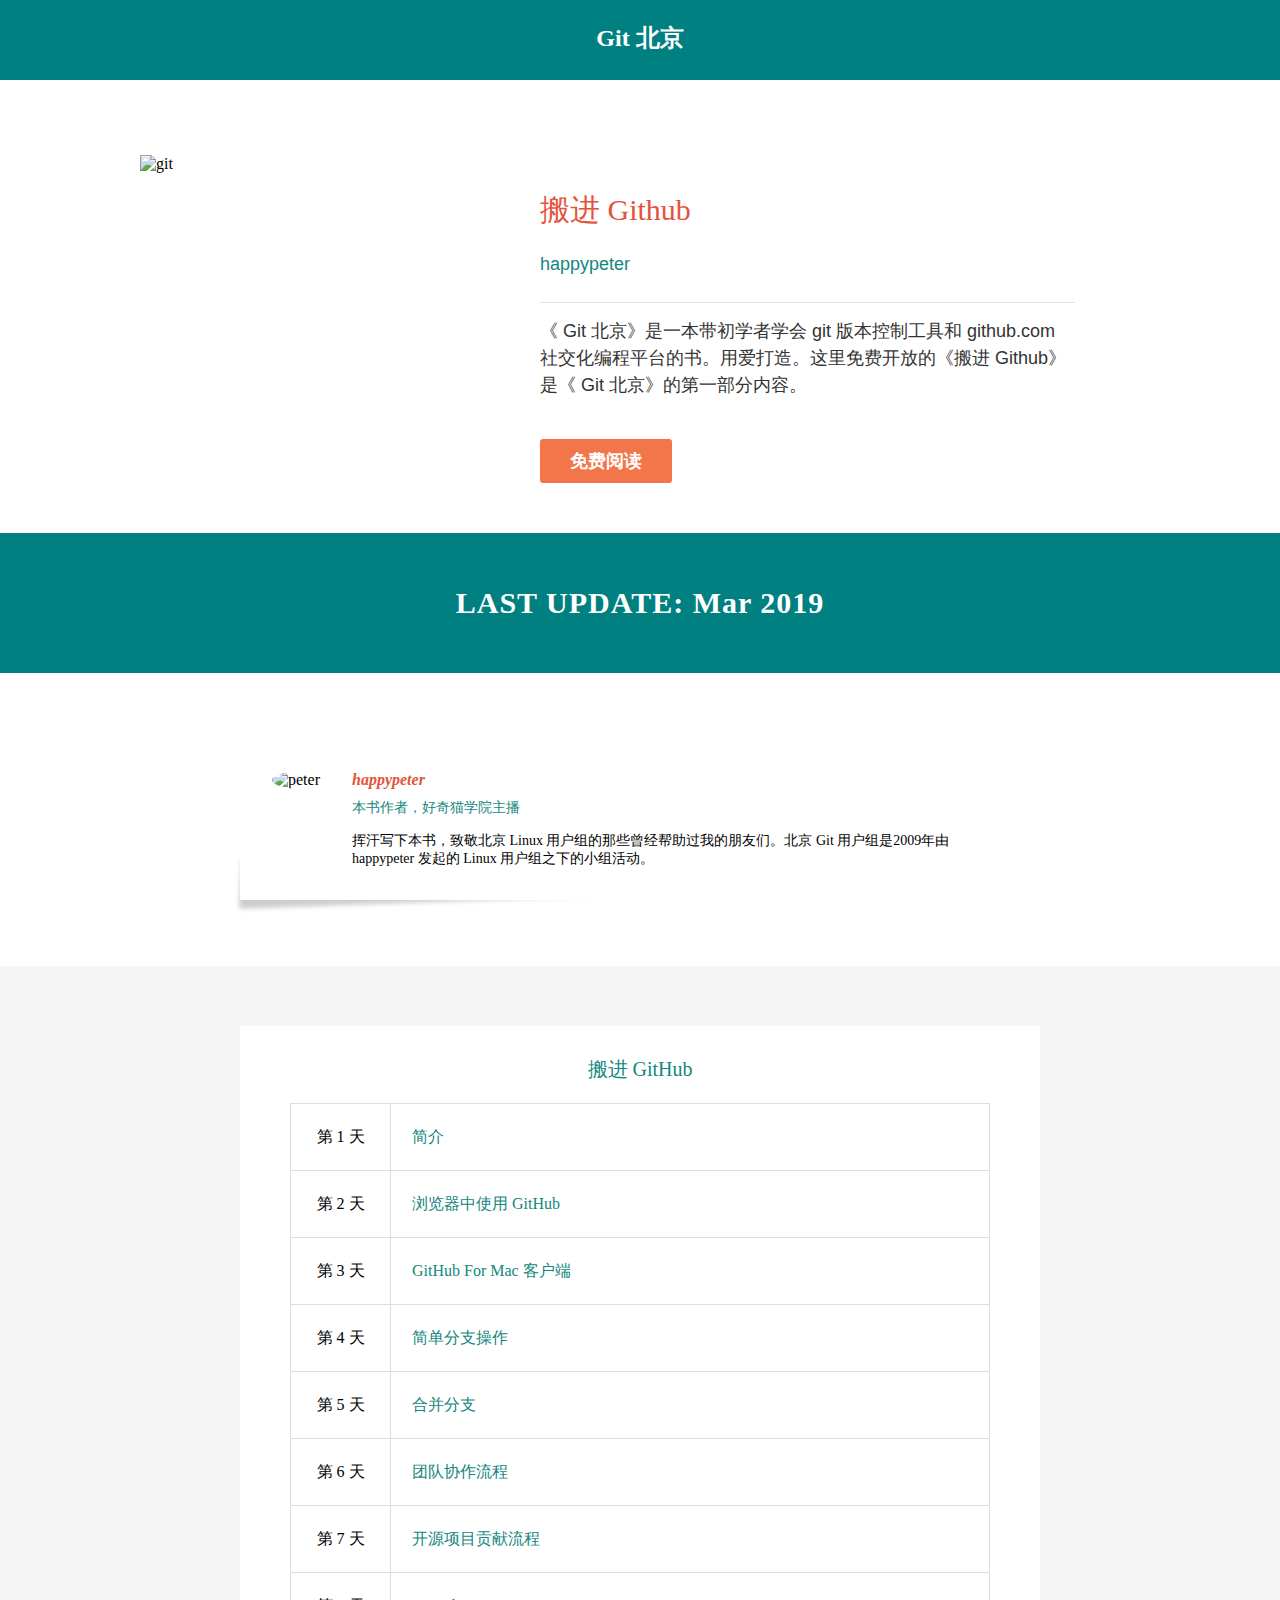
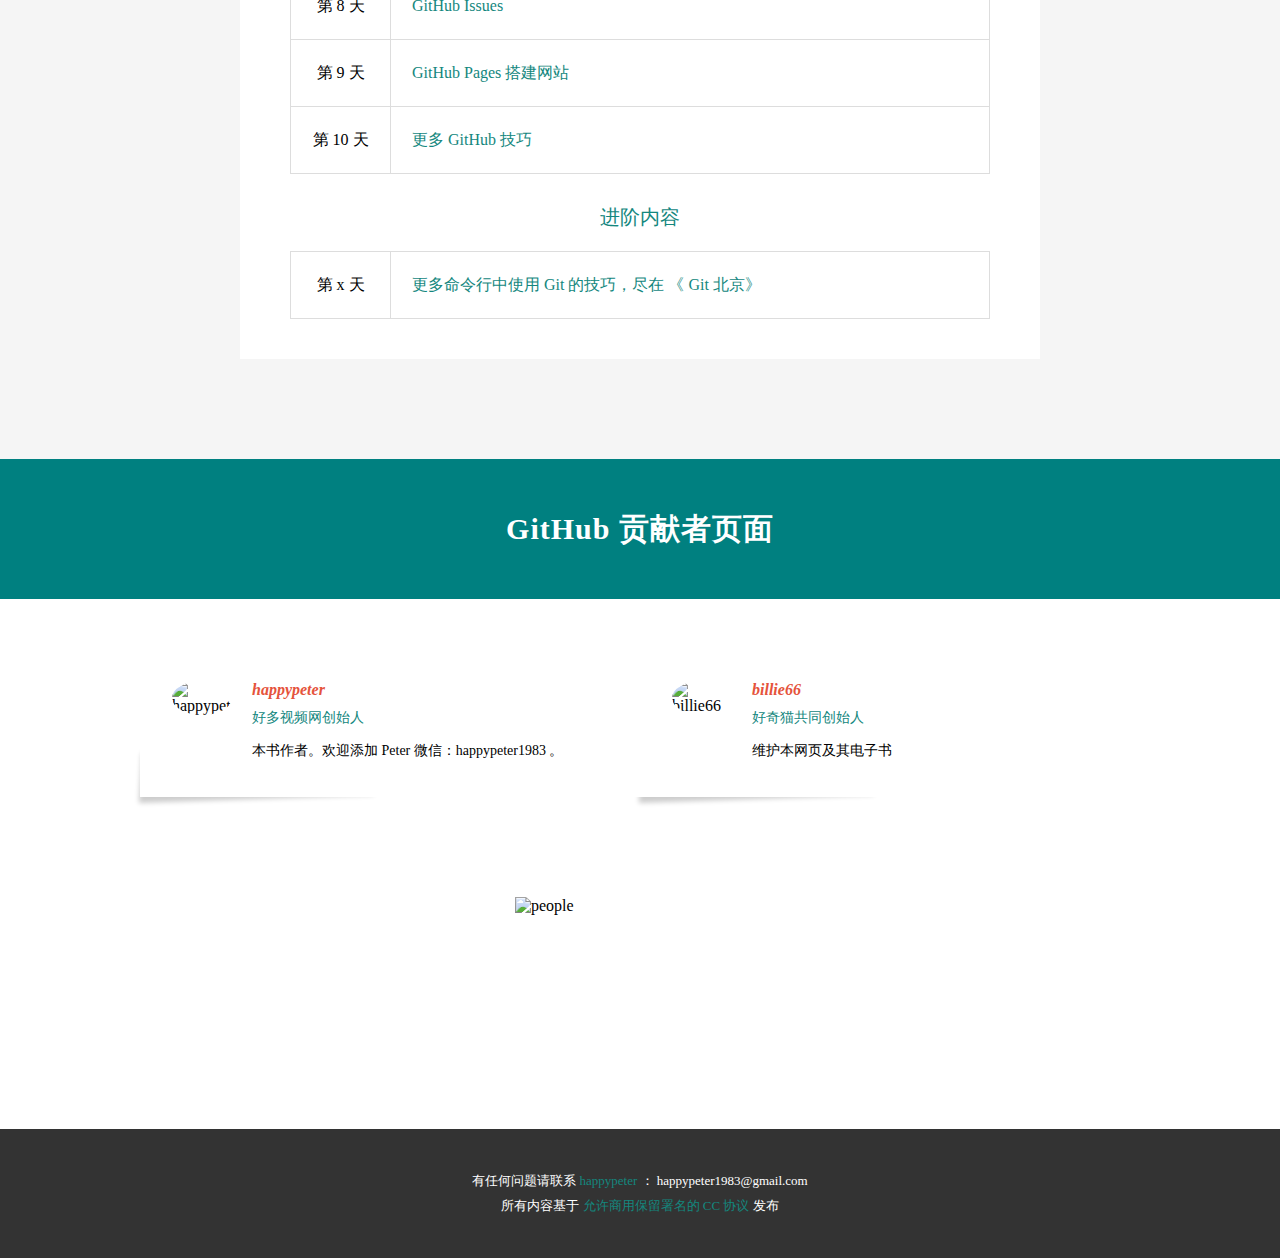
==== commit 65c07223: "fix img" ====
--- a/index.html
+++ b/index.html
@@ -1,8 +1,14 @@
-<!DOCTYPE html><html><head><meta charSet="utf-8"/><meta http-equiv="x-ua-compatible" content="ie=edge"/><meta name="viewport" content="width=device-width, initial-scale=1, shrink-to-fit=no"/><style data-href="/styles.a4d5d1ed52826786ed9b.css">*{box-sizing:border-box}body{margin:0;-webkit-font-smoothing:antialiased}a{text-decoration:none;color:#14877e}.searchbox{display:inline-block;position:relative;width:200px;height:32px!important;white-space:nowrap;box-sizing:border-box;visibility:visible!important}.searchbox .algolia-autocomplete{display:block;width:100%;height:100%}.searchbox__wrapper{width:100%;height:100%;z-index:999;position:relative}.searchbox__input{display:inline-block;box-sizing:border-box;transition:box-shadow .4s ease,background .4s ease;border:0;border-radius:16px;box-shadow:inset 0 0 0 1px #ccc;background:#fff!important;padding:0 26px 0 32px;width:100%;height:100%;vertical-align:middle;white-space:normal;font-size:12px;-webkit-appearance:none;-moz-appearance:none;appearance:none}.searchbox__input::-webkit-search-cancel-button,.searchbox__input::-webkit-search-decoration,.searchbox__input::-webkit-search-results-button,.searchbox__input::-webkit-search-results-decoration{display:none}.searchbox__input:hover{box-shadow:inset 0 0 0 1px #b3b3b3}.searchbox__input:active,.searchbox__input:focus{outline:0;box-shadow:inset 0 0 0 1px #aaa;background:#fff}.searchbox__input::-webkit-input-placeholder{color:#aaa}.searchbox__input:-ms-input-placeholder{color:#aaa}.searchbox__input::-ms-input-placeholder{color:#aaa}.searchbox__input::placeholder{color:#aaa}.searchbox__submit{position:absolute;top:0;margin:0;border:0;border-radius:16px 0 0 16px;background-color:rgba(69,142,225,0);padding:0;width:32px;height:100%;vertical-align:middle;text-align:center;font-size:inherit;-webkit-user-select:none;-moz-user-select:none;-ms-user-select:none;user-select:none;right:inherit;left:0}.searchbox__submit:before{display:inline-block;margin-right:-4px;height:100%;vertical-align:middle;content:""}.searchbox__submit:active,.searchbox__submit:hover{cursor:pointer}.searchbox__submit:focus{outline:0}.searchbox__submit svg{width:14px;height:14px;vertical-align:middle;fill:#6d7e96}.searchbox__reset{display:block;position:absolute;top:8px;right:8px;margin:0;border:0;background:none;cursor:pointer;padding:0;font-size:inherit;-webkit-user-select:none;-moz-user-select:none;-ms-user-select:none;user-select:none;fill:rgba(0,0,0,.5)}.searchbox__reset.hide{display:none}.searchbox__reset:focus{outline:0}.searchbox__reset svg{display:block;margin:4px;width:8px;height:8px}.searchbox__input:valid~.searchbox__reset{display:block;-webkit-animation-name:sbx-reset-in;animation-name:sbx-reset-in;-webkit-animation-duration:.15s;animation-duration:.15s}@-webkit-keyframes sbx-reset-in{0%{-webkit-transform:translate3d(-20%,0,0);transform:translate3d(-20%,0,0);opacity:0}to{-webkit-transform:none;transform:none;opacity:1}}@keyframes sbx-reset-in{0%{-webkit-transform:translate3d(-20%,0,0);transform:translate3d(-20%,0,0);opacity:0}to{-webkit-transform:none;transform:none;opacity:1}}.algolia-autocomplete .ds-dropdown-menu:before{display:block;position:absolute;content:"";width:14px;height:14px;background:#373940;z-index:1000;top:-7px;border-top:1px solid #373940;border-right:1px solid #373940;-webkit-transform:rotate(-45deg);transform:rotate(-45deg);border-radius:2px}.algolia-autocomplete .ds-dropdown-menu{box-shadow:0 1px 0 0 rgba(0,0,0,.2),0 2px 3px 0 rgba(0,0,0,.1)}@media (min-width:601px){.algolia-autocomplete.algolia-autocomplete-right .ds-dropdown-menu{right:0!important;left:inherit!important}.algolia-autocomplete.algolia-autocomplete-right .ds-dropdown-menu:before{right:48px}.algolia-autocomplete .ds-dropdown-menu{top:-6px;border-radius:4px;margin:6px 0 0;padding:0;text-align:left;height:auto;position:relative;background:transparent;border:none;z-index:999;max-width:600px;min-width:500px}}@media (max-width:600px){.algolia-autocomplete .ds-dropdown-menu{z-index:100;position:fixed!important;top:40px!important;left:auto!important;right:1rem!important;width:600px;max-width:calc(100% - 2rem);max-height:calc(100% - 5rem);display:block}.algolia-autocomplete .ds-dropdown-menu:before{right:6rem}}.algolia-autocomplete .ds-dropdown-menu .ds-suggestions{position:relative;z-index:1000}.algolia-autocomplete .ds-dropdown-menu .ds-suggestion{cursor:pointer}.algolia-autocomplete .ds-dropdown-menu [class^=ds-dataset-]{position:relative;border-radius:4px;overflow:auto;padding:0}.algolia-autocomplete .ds-dropdown-menu *{box-sizing:border-box}.algolia-autocomplete .algolia-docsearch-suggestion{position:relative;padding:0;overflow:hidden}.algolia-autocomplete .ds-cursor .algolia-docsearch-suggestion--wrapper{background:#f1f1f1;box-shadow:inset -2px 0 0 #f27649}.algolia-autocomplete .algolia-docsearch-suggestion--highlight{background:#ffe564;padding:.1em .05em}.algolia-autocomplete .algolia-docsearch-suggestion--category-header .algolia-docsearch-suggestion--category-header-lvl0 .algolia-docsearch-suggestion--highlight,.algolia-autocomplete .algolia-docsearch-suggestion--category-header .algolia-docsearch-suggestion--category-header-lvl1 .algolia-docsearch-suggestion--highlight{color:inherit;background:inherit}.algolia-autocomplete .algolia-docsearch-suggestion--text .algolia-docsearch-suggestion--highlight{padding:0 0 1px;background:inherit;box-shadow:inset 0 -2px 0 0 rgba(69,142,225,.8);color:inherit}.algolia-autocomplete .algolia-docsearch-suggestion--content{display:block;float:right;width:70%;position:relative;padding:5.33333px 0 5.33333px 10.66667px;cursor:pointer}.algolia-autocomplete .algolia-docsearch-suggestion--content:before{content:"";position:absolute;display:block;top:0;height:100%;width:1px;background:#ececec;left:-1px}.algolia-autocomplete .algolia-docsearch-suggestion--category-header{position:relative;display:none;font-size:14px;letter-spacing:.08em;font-weight:700;background-color:#373940;text-transform:uppercase;color:#fff;margin:0;padding:5px 8px}.algolia-autocomplete .algolia-docsearch-suggestion--wrapper{background-color:#fff;width:100%;float:left;padding:8px 0 0}.algolia-autocomplete .algolia-docsearch-suggestion--subcategory-column{float:left;width:30%;display:none;text-align:right;position:relative;padding:5.33333px 10.66667px;color:#777;font-size:.9em;word-wrap:break-word}.algolia-autocomplete .algolia-docsearch-suggestion--subcategory-column:before{content:"";position:absolute;display:block;top:0;height:100%;width:1px;background:#ececec;right:0}.algolia-autocomplete .algolia-docsearch-suggestion--subcategory-column .algolia-docsearch-suggestion--highlight{background-color:inherit;color:inherit}.algolia-autocomplete .algolia-docsearch-suggestion--subcategory-inline{display:none}.algolia-autocomplete .algolia-docsearch-suggestion--title{margin-bottom:4px;color:#02060c;font-size:.9em;font-weight:700}.algolia-autocomplete .algolia-docsearch-suggestion--text{display:block;line-height:1.2em;font-size:.85em;color:#63676d;padding-right:2px}.algolia-autocomplete .algolia-docsearch-suggestion--no-results{width:100%;padding:8px 0;text-align:center;font-size:1.2em;background-color:#373940;margin-top:-8px}.algolia-autocomplete .algolia-docsearch-suggestion--no-results .algolia-docsearch-suggestion--text{color:#fff;margin-top:4px}.algolia-autocomplete .algolia-docsearch-suggestion--no-results:before{display:none}.algolia-autocomplete .algolia-docsearch-suggestion code{padding:1px 5px;font-size:90%;border:none;color:#222;background-color:#ebebeb;border-radius:3px;font-family:source-code-pro,Menlo,Monaco,Consolas,Courier New,monospace}.algolia-autocomplete .algolia-docsearch-suggestion code .algolia-docsearch-suggestion--highlight{background:none}.algolia-autocomplete .algolia-docsearch-suggestion.algolia-docsearch-suggestion__main .algolia-docsearch-suggestion--category-header,.algolia-autocomplete .algolia-docsearch-suggestion.algolia-docsearch-suggestion__secondary .algolia-docsearch-suggestion--subcategory-column{display:block}.algolia-autocomplete .algolia-docsearch-footer{background-color:#fff;width:100%;height:30px;z-index:2000;float:right;font-size:0;line-height:0}.algolia-autocomplete .algolia-docsearch-footer--logo{background-image:url('data:image/svg+xml;utf8,<svg xmlns="http://www.w3.org/2000/svg" viewBox="0 0 130 18"><defs><linearGradient id="a" x1="-36.87%" x2="129.43%" y1="134.94%" y2="-27.7%"><stop stop-color="%2300AEFF" offset="0%"/><stop stop-color="%233369E7" offset="100%"/></linearGradient></defs><g fill="none" fill-rule="evenodd"><path fill="url(%23a)" d="M59.4.02h13.3a2.37 2.37 0 0 1 2.38 2.37V15.6a2.37 2.37 0 0 1-2.38 2.36H59.4a2.37 2.37 0 0 1-2.38-2.36V2.38A2.37 2.37 0 0 1 59.4.02z"/><path fill="%23FFF" d="M66.26 4.56c-2.82 0-5.1 2.27-5.1 5.08 0 2.8 2.28 5.07 5.1 5.07 2.8 0 5.1-2.26 5.1-5.07 0-2.8-2.28-5.07-5.1-5.07zm0 8.65c-2 0-3.6-1.6-3.6-3.56 0-1.97 1.6-3.58 3.6-3.58 1.98 0 3.6 1.6 3.6 3.58a3.58 3.58 0 0 1-3.6 3.57zm0-6.4v2.66c0 .07.08.13.15.1l2.4-1.24c.04-.02.06-.1.03-.14a2.96 2.96 0 0 0-2.46-1.5c-.06 0-.1.05-.1.1zm-3.33-1.96l-.3-.3a.78.78 0 0 0-1.12 0l-.36.36a.77.77 0 0 0 0 1.1l.3.3c.05.05.13.04.17 0 .2-.25.4-.5.6-.7.23-.23.46-.43.7-.6.07-.04.07-.1.03-.16zm5-.8V3.4a.78.78 0 0 0-.78-.78h-1.83a.78.78 0 0 0-.78.78v.63c0 .07.06.12.14.1a5.74 5.74 0 0 1 1.58-.22c.52 0 1.04.07 1.54.2a.1.1 0 0 0 .13-.1z"/><path fill="%23182359" d="M102.16 13.76c0 1.46-.37 2.52-1.12 3.2-.75.67-1.9 1-3.44 1-.56 0-1.74-.1-2.67-.3l.34-1.7c.78.17 1.82.2 2.36.2.86 0 1.48-.16 1.84-.5.37-.36.55-.88.55-1.57v-.35a6.37 6.37 0 0 1-.84.3 4.15 4.15 0 0 1-1.2.17 4.5 4.5 0 0 1-1.6-.28 3.38 3.38 0 0 1-1.26-.82 3.74 3.74 0 0 1-.8-1.35c-.2-.54-.3-1.5-.3-2.2 0-.67.1-1.5.3-2.06a3.92 3.92 0 0 1 .9-1.43 4.12 4.12 0 0 1 1.45-.92 5.3 5.3 0 0 1 1.94-.37c.7 0 1.35.1 1.97.2a15.86 15.86 0 0 1 1.6.33v8.46zm-5.95-4.2c0 .9.2 1.88.6 2.3.4.4.9.62 1.53.62.34 0 .66-.05.96-.15a2.75 2.75 0 0 0 .73-.33V6.7a8.53 8.53 0 0 0-1.42-.17c-.76-.02-1.36.3-1.77.8-.4.5-.62 1.4-.62 2.23zm16.13 0c0 .72-.1 1.26-.32 1.85a4.4 4.4 0 0 1-.9 1.53c-.38.42-.85.75-1.4.98-.54.24-1.4.37-1.8.37-.43 0-1.27-.13-1.8-.36a4.1 4.1 0 0 1-1.4-.97 4.5 4.5 0 0 1-.92-1.52 5.04 5.04 0 0 1-.33-1.84c0-.72.1-1.4.32-2 .22-.6.53-1.1.92-1.5.4-.43.86-.75 1.4-.98a4.55 4.55 0 0 1 1.78-.34 4.7 4.7 0 0 1 1.8.34c.54.23 1 .55 1.4.97.38.42.68.92.9 1.5.23.6.35 1.3.35 2zm-2.2 0c0-.92-.2-1.7-.6-2.22-.38-.54-.94-.8-1.64-.8-.72 0-1.27.26-1.67.8-.4.54-.58 1.3-.58 2.22 0 .93.2 1.56.6 2.1.38.54.94.8 1.64.8s1.25-.26 1.65-.8c.4-.55.6-1.17.6-2.1zm6.97 4.7c-3.5.02-3.5-2.8-3.5-3.27L113.57.92l2.15-.34v10c0 .25 0 1.87 1.37 1.88v1.8zm3.77 0h-2.15v-9.2l2.15-.33v9.54zM119.8 3.74c.7 0 1.3-.58 1.3-1.3 0-.7-.58-1.3-1.3-1.3-.73 0-1.3.6-1.3 1.3 0 .72.58 1.3 1.3 1.3zm6.43 1c.7 0 1.3.1 1.78.27.5.18.88.42 1.17.73.28.3.5.74.6 1.18.13.46.2.95.2 1.5v5.47a25.24 25.24 0 0 1-1.5.25c-.67.1-1.42.15-2.25.15a6.83 6.83 0 0 1-1.52-.16 3.2 3.2 0 0 1-1.18-.5 2.46 2.46 0 0 1-.76-.9c-.18-.37-.27-.9-.27-1.44 0-.52.1-.85.3-1.2.2-.37.48-.67.83-.9a3.6 3.6 0 0 1 1.23-.5 7.07 7.07 0 0 1 2.2-.1l.83.16v-.35c0-.25-.03-.48-.1-.7a1.5 1.5 0 0 0-.3-.58c-.15-.18-.34-.3-.58-.4a2.54 2.54 0 0 0-.92-.17c-.5 0-.94.06-1.35.13-.4.08-.75.16-1 .25l-.27-1.74c.27-.1.67-.18 1.2-.28a9.34 9.34 0 0 1 1.65-.14zm.18 7.74c.66 0 1.15-.04 1.5-.1V10.2a5.1 5.1 0 0 0-2-.1c-.23.03-.45.1-.64.2a1.17 1.17 0 0 0-.47.38c-.13.17-.18.26-.18.52 0 .5.17.8.5.98.32.2.74.3 1.3.3zM84.1 4.8c.72 0 1.3.08 1.8.26.48.17.87.42 1.15.73.3.3.5.72.6 1.17.14.45.2.94.2 1.47v5.48a25.24 25.24 0 0 1-1.5.26c-.67.1-1.42.14-2.25.14a6.83 6.83 0 0 1-1.52-.16 3.2 3.2 0 0 1-1.18-.5 2.46 2.46 0 0 1-.76-.9c-.18-.38-.27-.9-.27-1.44 0-.53.1-.86.3-1.22.2-.36.5-.65.84-.88a3.6 3.6 0 0 1 1.24-.5 7.07 7.07 0 0 1 2.2-.1c.26.03.54.08.84.15v-.35c0-.24-.03-.48-.1-.7a1.5 1.5 0 0 0-.3-.58c-.15-.17-.34-.3-.58-.4a2.54 2.54 0 0 0-.9-.15c-.5 0-.96.05-1.37.12-.4.07-.75.15-1 .24l-.26-1.75c.27-.08.67-.17 1.18-.26a8.9 8.9 0 0 1 1.66-.15zm.2 7.73c.65 0 1.14-.04 1.48-.1v-2.17a5.1 5.1 0 0 0-1.98-.1c-.24.03-.46.1-.65.18a1.17 1.17 0 0 0-.47.4c-.12.17-.17.26-.17.52 0 .5.18.8.5.98.32.2.75.3 1.3.3zm8.68 1.74c-3.5 0-3.5-2.82-3.5-3.28L89.45.92 91.6.6v10c0 .25 0 1.87 1.38 1.88v1.8z"/><path fill="%231D3657" d="M5.03 11.03c0 .7-.26 1.24-.76 1.64-.5.4-1.2.6-2.1.6-.88 0-1.6-.14-2.17-.42v-1.2c.36.16.74.3 1.14.38.4.1.78.15 1.13.15.5 0 .88-.1 1.12-.3a.94.94 0 0 0 .35-.77.98.98 0 0 0-.33-.74c-.22-.2-.68-.44-1.37-.72-.72-.3-1.22-.62-1.52-1C.23 8.27.1 7.82.1 7.3c0-.65.22-1.17.7-1.55.46-.37 1.08-.56 1.86-.56.76 0 1.5.16 2.25.48l-.4 1.05c-.7-.3-1.32-.44-1.87-.44-.4 0-.73.08-.94.26a.9.9 0 0 0-.33.72c0 .2.04.38.12.52.08.15.22.3.42.4.2.14.55.3 1.06.52.58.24 1 .47 1.27.67.27.2.47.44.6.7.12.26.18.57.18.92zM9 13.27c-.92 0-1.64-.27-2.16-.8-.52-.55-.78-1.3-.78-2.24 0-.97.24-1.73.72-2.3.5-.54 1.15-.82 2-.82.78 0 1.4.25 1.85.72.46.48.7 1.14.7 1.97v.67H7.35c0 .58.17 1.02.46 1.33.3.3.7.47 1.24.47.36 0 .68-.04.98-.1a5.1 5.1 0 0 0 .98-.33v1.02a3.87 3.87 0 0 1-.94.32 5.72 5.72 0 0 1-1.08.1zm-.22-5.2c-.4 0-.73.12-.97.38s-.37.62-.42 1.1h2.7c0-.48-.13-.85-.36-1.1-.23-.26-.54-.38-.94-.38zm7.7 5.1l-.26-.84h-.05c-.28.36-.57.6-.86.74-.28.13-.65.2-1.1.2-.6 0-1.05-.16-1.38-.48-.32-.32-.5-.77-.5-1.34 0-.62.24-1.08.7-1.4.45-.3 1.14-.47 2.07-.5l1.02-.03V9.2c0-.37-.1-.65-.27-.84-.17-.2-.45-.28-.82-.28-.3 0-.6.04-.88.13a6.68 6.68 0 0 0-.8.33l-.4-.9a4.4 4.4 0 0 1 1.05-.4 4.86 4.86 0 0 1 1.08-.12c.76 0 1.33.18 1.7.5.4.33.6.85.6 1.56v4h-.9zm-1.9-.87c.47 0 .83-.13 1.1-.38.3-.26.43-.62.43-1.08v-.52l-.76.03c-.6.03-1.02.13-1.3.3s-.4.45-.4.82c0 .26.08.47.24.6.16.16.4.23.7.23zm7.57-5.2c.25 0 .46.03.62.06l-.12 1.18a2.38 2.38 0 0 0-.56-.06c-.5 0-.92.16-1.24.5-.3.32-.47.75-.47 1.27v3.1h-1.27V7.23h1l.16 1.05h.05c.2-.36.45-.64.77-.85a1.83 1.83 0 0 1 1.02-.3zm4.12 6.17c-.9 0-1.58-.27-2.05-.8-.47-.52-.7-1.27-.7-2.25 0-1 .24-1.77.73-2.3.5-.54 1.2-.8 2.12-.8.63 0 1.2.1 1.7.34l-.4 1c-.52-.2-.96-.3-1.3-.3-1.04 0-1.55.68-1.55 2.05 0 .67.13 1.17.38 1.5.26.34.64.5 1.13.5a3.23 3.23 0 0 0 1.6-.4v1.1a2.53 2.53 0 0 1-.73.28 4.36 4.36 0 0 1-.93.08zm8.28-.1h-1.27V9.5c0-.45-.1-.8-.28-1.02-.18-.23-.47-.34-.88-.34-.53 0-.9.16-1.16.48-.25.3-.38.85-.38 1.6v2.94h-1.26V4.8h1.26v2.12c0 .34-.02.7-.06 1.1h.08a1.76 1.76 0 0 1 .72-.67c.3-.16.66-.24 1.07-.24 1.43 0 2.15.74 2.15 2.2v3.86zM42.2 7.1c.74 0 1.32.28 1.73.82.4.53.62 1.3.62 2.26 0 .97-.2 1.73-.63 2.27-.42.54-1 .82-1.75.82s-1.33-.27-1.75-.8h-.08l-.23.7h-.94V4.8h1.26v2l-.02.64-.03.56h.05c.4-.6 1-.9 1.78-.9zm-.33 1.04c-.5 0-.88.15-1.1.45-.22.3-.34.8-.35 1.5v.08c0 .72.12 1.24.35 1.57.23.32.6.48 1.12.48.44 0 .78-.17 1-.53.24-.35.36-.87.36-1.53 0-1.35-.47-2.03-1.4-2.03zm3.24-.92h1.4l1.2 3.37c.18.47.3.92.36 1.34h.04l.18-.72 1.37-4H51l-2.53 6.73c-.46 1.23-1.23 1.85-2.3 1.85-.3 0-.56-.03-.83-.1v-1c.2.05.4.08.65.08.6 0 1.03-.36 1.28-1.06l.22-.56-2.4-5.94z"/></g></svg>');background-repeat:no-repeat;background-position:50%;background-size:100%;overflow:hidden;text-indent:-9000px;width:110px;height:100%;display:block;margin-left:auto;margin-right:5px}</style><meta name="generator" content="Gatsby 2.1.37"/><style type="text/css">
-    .anchor {
-      float: left;
+<!DOCTYPE html><html><head><meta charSet="utf-8"/><meta http-equiv="x-ua-compatible" content="ie=edge"/><meta name="viewport" content="width=device-width, initial-scale=1, shrink-to-fit=no"/><style data-href="/styles.a37e35d4b6bd66c8e7a4.css" id="gatsby-global-css">*{box-sizing:border-box}body{margin:0;-webkit-font-smoothing:antialiased}a{text-decoration:none;color:#14877e}.searchbox{display:inline-block;position:relative;width:200px;height:32px!important;white-space:nowrap;box-sizing:border-box;visibility:visible!important}.searchbox .algolia-autocomplete{display:block;width:100%;height:100%}.searchbox__wrapper{width:100%;height:100%;z-index:999;position:relative}.searchbox__input{display:inline-block;box-sizing:border-box;transition:box-shadow .4s ease,background .4s ease;border:0;border-radius:16px;box-shadow:inset 0 0 0 1px #ccc;background:#fff!important;padding:0 26px 0 32px;width:100%;height:100%;vertical-align:middle;white-space:normal;font-size:12px;-webkit-appearance:none;appearance:none}.searchbox__input::-webkit-search-cancel-button,.searchbox__input::-webkit-search-decoration,.searchbox__input::-webkit-search-results-button,.searchbox__input::-webkit-search-results-decoration{display:none}.searchbox__input:hover{box-shadow:inset 0 0 0 1px #b3b3b3}.searchbox__input:active,.searchbox__input:focus{outline:0;box-shadow:inset 0 0 0 1px #aaa;background:#fff}.searchbox__input::-webkit-input-placeholder{color:#aaa}.searchbox__input:-ms-input-placeholder{color:#aaa}.searchbox__input::placeholder{color:#aaa}.searchbox__submit{position:absolute;top:0;margin:0;border:0;border-radius:16px 0 0 16px;background-color:rgba(69,142,225,0);padding:0;width:32px;height:100%;vertical-align:middle;text-align:center;font-size:inherit;-webkit-user-select:none;-ms-user-select:none;user-select:none;right:inherit;left:0}.searchbox__submit:before{display:inline-block;margin-right:-4px;height:100%;vertical-align:middle;content:""}.searchbox__submit:active,.searchbox__submit:hover{cursor:pointer}.searchbox__submit:focus{outline:0}.searchbox__submit svg{width:14px;height:14px;vertical-align:middle;fill:#6d7e96}.searchbox__reset{display:block;position:absolute;top:8px;right:8px;margin:0;border:0;background:none;cursor:pointer;padding:0;font-size:inherit;-webkit-user-select:none;-ms-user-select:none;user-select:none;fill:rgba(0,0,0,.5)}.searchbox__reset.hide{display:none}.searchbox__reset:focus{outline:0}.searchbox__reset svg{display:block;margin:4px;width:8px;height:8px}.searchbox__input:valid~.searchbox__reset{display:block;-webkit-animation-name:sbx-reset-in;animation-name:sbx-reset-in;-webkit-animation-duration:.15s;animation-duration:.15s}@-webkit-keyframes sbx-reset-in{0%{-webkit-transform:translate3d(-20%,0,0);transform:translate3d(-20%,0,0);opacity:0}to{-webkit-transform:none;transform:none;opacity:1}}@keyframes sbx-reset-in{0%{-webkit-transform:translate3d(-20%,0,0);transform:translate3d(-20%,0,0);opacity:0}to{-webkit-transform:none;transform:none;opacity:1}}.algolia-autocomplete .ds-dropdown-menu:before{display:block;position:absolute;content:"";width:14px;height:14px;background:#fff;z-index:1000;top:-7px;border-top:1px solid #ddd;border-right:1px solid #ddd;-webkit-transform:rotate(-45deg);transform:rotate(-45deg);border-radius:2px}.algolia-autocomplete .ds-dropdown-menu{box-shadow:0 1px 0 0 rgba(0,0,0,.2),0 2px 3px 0 rgba(0,0,0,.1)}@media (min-width:601px){.algolia-autocomplete.algolia-autocomplete-right .ds-dropdown-menu{right:0!important;left:inherit!important}.algolia-autocomplete.algolia-autocomplete-right .ds-dropdown-menu:before{right:48px}.algolia-autocomplete .ds-dropdown-menu{top:-6px;border-radius:4px;margin:8px 0 0;padding:0;text-align:left;height:auto;position:relative;background:#fff;border:1px solid #ddd;z-index:999;max-width:600px;min-width:500px}}@media (max-width:680px){.algolia-autocomplete .ds-dropdown-menu{z-index:100;position:fixed!important;top:115px!important;left:auto!important;right:1rem!important;width:600px;max-width:calc(100% - 2rem);max-height:calc(100% - 12rem);display:block;overflow:auto;background:#fff}.algolia-autocomplete .ds-dropdown-menu:before{right:6rem}}.algolia-autocomplete .ds-dropdown-menu .ds-suggestions{position:relative;z-index:1000}.algolia-autocomplete .ds-dropdown-menu .ds-suggestion{cursor:pointer}.algolia-autocomplete .ds-dropdown-menu [class^=ds-dataset-]{position:relative;border-radius:4px;overflow:auto;padding:0}.algolia-autocomplete .ds-dropdown-menu *{box-sizing:border-box}.algolia-autocomplete .algolia-docsearch-suggestion{position:relative;padding:0;overflow:hidden;background-color:#fff;display:block}.algolia-autocomplete .ds-cursor .algolia-docsearch-suggestion--wrapper .algolia-docsearch-suggestion--content{background:#f1f1f1}.algolia-autocomplete .algolia-docsearch-suggestion--highlight{color:teal;padding:.1em .05em}.algolia-autocomplete .algolia-docsearch-suggestion--category-header .algolia-docsearch-suggestion--category-header-lvl0 .algolia-docsearch-suggestion--highlight,.algolia-autocomplete .algolia-docsearch-suggestion--category-header .algolia-docsearch-suggestion--category-header-lvl1 .algolia-docsearch-suggestion--highlight{color:inherit;background:inherit}.algolia-autocomplete .algolia-docsearch-suggestion--text .algolia-docsearch-suggestion--highlight{padding:0 0 1px;background:inherit;box-shadow:inset 0 -2px 0 0 teal;color:inherit}.algolia-autocomplete .algolia-docsearch-suggestion--content{display:block;float:right;width:70%;position:relative;padding:5.33333px 0 5.33333px 10.66667px;cursor:pointer}.algolia-autocomplete .algolia-docsearch-suggestion--content:before{content:"";position:absolute;display:block;top:0;height:100%;width:1px;background:#ececec;left:-1px}.algolia-autocomplete .algolia-docsearch-suggestion--category-header{position:relative;display:none;font-size:14px;background-color:#fff;border-bottom:1px solid #ececec;color:#212121;margin:0 16px;padding:8px 0 4px;line-height:1.5}.algolia-autocomplete .algolia-docsearch-suggestion--wrapper{background-color:#fff;width:100%;float:left;padding:4px 16px}.algolia-autocomplete .algolia-docsearch-suggestion--subcategory-column{float:left;width:30%;display:none;text-align:right;position:relative;padding:5.33333px 10.66667px;color:#777;font-size:.8em;word-wrap:break-word}.algolia-autocomplete .algolia-docsearch-suggestion--subcategory-column:before{content:"";position:absolute;display:block;top:0;height:100%;width:1px;background:#ececec;right:0}.algolia-autocomplete .algolia-docsearch-suggestion--subcategory-column .algolia-docsearch-suggestion--highlight{background-color:inherit;color:inherit}.algolia-autocomplete .algolia-docsearch-suggestion--subcategory-inline{display:none}.algolia-autocomplete .algolia-docsearch-suggestion--title{margin-bottom:4px;color:#212121;font-size:.9em;font-weight:500}.algolia-autocomplete .algolia-docsearch-suggestion--text{display:block;line-height:1.8em;font-size:.8em;color:#666;padding-right:2px;word-break:break-all}.algolia-autocomplete .algolia-docsearch-suggestion--no-results{width:100%;padding:8px 0;text-align:center;font-size:1.2em;margin-top:-8px}.algolia-autocomplete .algolia-docsearch-suggestion--no-results .algolia-docsearch-suggestion--text{color:#555;margin-top:4px}.algolia-autocomplete .algolia-docsearch-suggestion--no-results:before{display:none}.algolia-autocomplete .algolia-docsearch-suggestion code{padding:1px 5px;font-size:90%;border:none;color:#222;background-color:#ebebeb;border-radius:3px;font-family:source-code-pro,Menlo,Monaco,Consolas,Courier New,monospace}.algolia-autocomplete .algolia-docsearch-suggestion code .algolia-docsearch-suggestion--highlight{background:none}.algolia-autocomplete .algolia-docsearch-suggestion.algolia-docsearch-suggestion__main .algolia-docsearch-suggestion--category-header,.algolia-autocomplete .algolia-docsearch-suggestion.algolia-docsearch-suggestion__secondary .algolia-docsearch-suggestion--subcategory-column{display:block}.algolia-autocomplete .algolia-docsearch-footer{background-color:#fff;width:100%;height:30px;z-index:2000;float:right;font-size:0;line-height:0}.algolia-autocomplete .algolia-docsearch-footer--logo{background-image:url('data:image/svg+xml;utf8,<svg xmlns="http://www.w3.org/2000/svg" viewBox="0 0 130 18"><defs><linearGradient id="a" x1="-36.87%" x2="129.43%" y1="134.94%" y2="-27.7%"><stop stop-color="%2300AEFF" offset="0%"/><stop stop-color="%233369E7" offset="100%"/></linearGradient></defs><g fill="none" fill-rule="evenodd"><path fill="url(%23a)" d="M59.4.02h13.3a2.37 2.37 0 0 1 2.38 2.37V15.6a2.37 2.37 0 0 1-2.38 2.36H59.4a2.37 2.37 0 0 1-2.38-2.36V2.38A2.37 2.37 0 0 1 59.4.02z"/><path fill="%23FFF" d="M66.26 4.56c-2.82 0-5.1 2.27-5.1 5.08 0 2.8 2.28 5.07 5.1 5.07 2.8 0 5.1-2.26 5.1-5.07 0-2.8-2.28-5.07-5.1-5.07zm0 8.65c-2 0-3.6-1.6-3.6-3.56 0-1.97 1.6-3.58 3.6-3.58 1.98 0 3.6 1.6 3.6 3.58a3.58 3.58 0 0 1-3.6 3.57zm0-6.4v2.66c0 .07.08.13.15.1l2.4-1.24c.04-.02.06-.1.03-.14a2.96 2.96 0 0 0-2.46-1.5c-.06 0-.1.05-.1.1zm-3.33-1.96l-.3-.3a.78.78 0 0 0-1.12 0l-.36.36a.77.77 0 0 0 0 1.1l.3.3c.05.05.13.04.17 0 .2-.25.4-.5.6-.7.23-.23.46-.43.7-.6.07-.04.07-.1.03-.16zm5-.8V3.4a.78.78 0 0 0-.78-.78h-1.83a.78.78 0 0 0-.78.78v.63c0 .07.06.12.14.1a5.74 5.74 0 0 1 1.58-.22c.52 0 1.04.07 1.54.2a.1.1 0 0 0 .13-.1z"/><path fill="%23182359" d="M102.16 13.76c0 1.46-.37 2.52-1.12 3.2-.75.67-1.9 1-3.44 1-.56 0-1.74-.1-2.67-.3l.34-1.7c.78.17 1.82.2 2.36.2.86 0 1.48-.16 1.84-.5.37-.36.55-.88.55-1.57v-.35a6.37 6.37 0 0 1-.84.3 4.15 4.15 0 0 1-1.2.17 4.5 4.5 0 0 1-1.6-.28 3.38 3.38 0 0 1-1.26-.82 3.74 3.74 0 0 1-.8-1.35c-.2-.54-.3-1.5-.3-2.2 0-.67.1-1.5.3-2.06a3.92 3.92 0 0 1 .9-1.43 4.12 4.12 0 0 1 1.45-.92 5.3 5.3 0 0 1 1.94-.37c.7 0 1.35.1 1.97.2a15.86 15.86 0 0 1 1.6.33v8.46zm-5.95-4.2c0 .9.2 1.88.6 2.3.4.4.9.62 1.53.62.34 0 .66-.05.96-.15a2.75 2.75 0 0 0 .73-.33V6.7a8.53 8.53 0 0 0-1.42-.17c-.76-.02-1.36.3-1.77.8-.4.5-.62 1.4-.62 2.23zm16.13 0c0 .72-.1 1.26-.32 1.85a4.4 4.4 0 0 1-.9 1.53c-.38.42-.85.75-1.4.98-.54.24-1.4.37-1.8.37-.43 0-1.27-.13-1.8-.36a4.1 4.1 0 0 1-1.4-.97 4.5 4.5 0 0 1-.92-1.52 5.04 5.04 0 0 1-.33-1.84c0-.72.1-1.4.32-2 .22-.6.53-1.1.92-1.5.4-.43.86-.75 1.4-.98a4.55 4.55 0 0 1 1.78-.34 4.7 4.7 0 0 1 1.8.34c.54.23 1 .55 1.4.97.38.42.68.92.9 1.5.23.6.35 1.3.35 2zm-2.2 0c0-.92-.2-1.7-.6-2.22-.38-.54-.94-.8-1.64-.8-.72 0-1.27.26-1.67.8-.4.54-.58 1.3-.58 2.22 0 .93.2 1.56.6 2.1.38.54.94.8 1.64.8s1.25-.26 1.65-.8c.4-.55.6-1.17.6-2.1zm6.97 4.7c-3.5.02-3.5-2.8-3.5-3.27L113.57.92l2.15-.34v10c0 .25 0 1.87 1.37 1.88v1.8zm3.77 0h-2.15v-9.2l2.15-.33v9.54zM119.8 3.74c.7 0 1.3-.58 1.3-1.3 0-.7-.58-1.3-1.3-1.3-.73 0-1.3.6-1.3 1.3 0 .72.58 1.3 1.3 1.3zm6.43 1c.7 0 1.3.1 1.78.27.5.18.88.42 1.17.73.28.3.5.74.6 1.18.13.46.2.95.2 1.5v5.47a25.24 25.24 0 0 1-1.5.25c-.67.1-1.42.15-2.25.15a6.83 6.83 0 0 1-1.52-.16 3.2 3.2 0 0 1-1.18-.5 2.46 2.46 0 0 1-.76-.9c-.18-.37-.27-.9-.27-1.44 0-.52.1-.85.3-1.2.2-.37.48-.67.83-.9a3.6 3.6 0 0 1 1.23-.5 7.07 7.07 0 0 1 2.2-.1l.83.16v-.35c0-.25-.03-.48-.1-.7a1.5 1.5 0 0 0-.3-.58c-.15-.18-.34-.3-.58-.4a2.54 2.54 0 0 0-.92-.17c-.5 0-.94.06-1.35.13-.4.08-.75.16-1 .25l-.27-1.74c.27-.1.67-.18 1.2-.28a9.34 9.34 0 0 1 1.65-.14zm.18 7.74c.66 0 1.15-.04 1.5-.1V10.2a5.1 5.1 0 0 0-2-.1c-.23.03-.45.1-.64.2a1.17 1.17 0 0 0-.47.38c-.13.17-.18.26-.18.52 0 .5.17.8.5.98.32.2.74.3 1.3.3zM84.1 4.8c.72 0 1.3.08 1.8.26.48.17.87.42 1.15.73.3.3.5.72.6 1.17.14.45.2.94.2 1.47v5.48a25.24 25.24 0 0 1-1.5.26c-.67.1-1.42.14-2.25.14a6.83 6.83 0 0 1-1.52-.16 3.2 3.2 0 0 1-1.18-.5 2.46 2.46 0 0 1-.76-.9c-.18-.38-.27-.9-.27-1.44 0-.53.1-.86.3-1.22.2-.36.5-.65.84-.88a3.6 3.6 0 0 1 1.24-.5 7.07 7.07 0 0 1 2.2-.1c.26.03.54.08.84.15v-.35c0-.24-.03-.48-.1-.7a1.5 1.5 0 0 0-.3-.58c-.15-.17-.34-.3-.58-.4a2.54 2.54 0 0 0-.9-.15c-.5 0-.96.05-1.37.12-.4.07-.75.15-1 .24l-.26-1.75c.27-.08.67-.17 1.18-.26a8.9 8.9 0 0 1 1.66-.15zm.2 7.73c.65 0 1.14-.04 1.48-.1v-2.17a5.1 5.1 0 0 0-1.98-.1c-.24.03-.46.1-.65.18a1.17 1.17 0 0 0-.47.4c-.12.17-.17.26-.17.52 0 .5.18.8.5.98.32.2.75.3 1.3.3zm8.68 1.74c-3.5 0-3.5-2.82-3.5-3.28L89.45.92 91.6.6v10c0 .25 0 1.87 1.38 1.88v1.8z"/><path fill="%231D3657" d="M5.03 11.03c0 .7-.26 1.24-.76 1.64-.5.4-1.2.6-2.1.6-.88 0-1.6-.14-2.17-.42v-1.2c.36.16.74.3 1.14.38.4.1.78.15 1.13.15.5 0 .88-.1 1.12-.3a.94.94 0 0 0 .35-.77.98.98 0 0 0-.33-.74c-.22-.2-.68-.44-1.37-.72-.72-.3-1.22-.62-1.52-1C.23 8.27.1 7.82.1 7.3c0-.65.22-1.17.7-1.55.46-.37 1.08-.56 1.86-.56.76 0 1.5.16 2.25.48l-.4 1.05c-.7-.3-1.32-.44-1.87-.44-.4 0-.73.08-.94.26a.9.9 0 0 0-.33.72c0 .2.04.38.12.52.08.15.22.3.42.4.2.14.55.3 1.06.52.58.24 1 .47 1.27.67.27.2.47.44.6.7.12.26.18.57.18.92zM9 13.27c-.92 0-1.64-.27-2.16-.8-.52-.55-.78-1.3-.78-2.24 0-.97.24-1.73.72-2.3.5-.54 1.15-.82 2-.82.78 0 1.4.25 1.85.72.46.48.7 1.14.7 1.97v.67H7.35c0 .58.17 1.02.46 1.33.3.3.7.47 1.24.47.36 0 .68-.04.98-.1a5.1 5.1 0 0 0 .98-.33v1.02a3.87 3.87 0 0 1-.94.32 5.72 5.72 0 0 1-1.08.1zm-.22-5.2c-.4 0-.73.12-.97.38s-.37.62-.42 1.1h2.7c0-.48-.13-.85-.36-1.1-.23-.26-.54-.38-.94-.38zm7.7 5.1l-.26-.84h-.05c-.28.36-.57.6-.86.74-.28.13-.65.2-1.1.2-.6 0-1.05-.16-1.38-.48-.32-.32-.5-.77-.5-1.34 0-.62.24-1.08.7-1.4.45-.3 1.14-.47 2.07-.5l1.02-.03V9.2c0-.37-.1-.65-.27-.84-.17-.2-.45-.28-.82-.28-.3 0-.6.04-.88.13a6.68 6.68 0 0 0-.8.33l-.4-.9a4.4 4.4 0 0 1 1.05-.4 4.86 4.86 0 0 1 1.08-.12c.76 0 1.33.18 1.7.5.4.33.6.85.6 1.56v4h-.9zm-1.9-.87c.47 0 .83-.13 1.1-.38.3-.26.43-.62.43-1.08v-.52l-.76.03c-.6.03-1.02.13-1.3.3s-.4.45-.4.82c0 .26.08.47.24.6.16.16.4.23.7.23zm7.57-5.2c.25 0 .46.03.62.06l-.12 1.18a2.38 2.38 0 0 0-.56-.06c-.5 0-.92.16-1.24.5-.3.32-.47.75-.47 1.27v3.1h-1.27V7.23h1l.16 1.05h.05c.2-.36.45-.64.77-.85a1.83 1.83 0 0 1 1.02-.3zm4.12 6.17c-.9 0-1.58-.27-2.05-.8-.47-.52-.7-1.27-.7-2.25 0-1 .24-1.77.73-2.3.5-.54 1.2-.8 2.12-.8.63 0 1.2.1 1.7.34l-.4 1c-.52-.2-.96-.3-1.3-.3-1.04 0-1.55.68-1.55 2.05 0 .67.13 1.17.38 1.5.26.34.64.5 1.13.5a3.23 3.23 0 0 0 1.6-.4v1.1a2.53 2.53 0 0 1-.73.28 4.36 4.36 0 0 1-.93.08zm8.28-.1h-1.27V9.5c0-.45-.1-.8-.28-1.02-.18-.23-.47-.34-.88-.34-.53 0-.9.16-1.16.48-.25.3-.38.85-.38 1.6v2.94h-1.26V4.8h1.26v2.12c0 .34-.02.7-.06 1.1h.08a1.76 1.76 0 0 1 .72-.67c.3-.16.66-.24 1.07-.24 1.43 0 2.15.74 2.15 2.2v3.86zM42.2 7.1c.74 0 1.32.28 1.73.82.4.53.62 1.3.62 2.26 0 .97-.2 1.73-.63 2.27-.42.54-1 .82-1.75.82s-1.33-.27-1.75-.8h-.08l-.23.7h-.94V4.8h1.26v2l-.02.64-.03.56h.05c.4-.6 1-.9 1.78-.9zm-.33 1.04c-.5 0-.88.15-1.1.45-.22.3-.34.8-.35 1.5v.08c0 .72.12 1.24.35 1.57.23.32.6.48 1.12.48.44 0 .78-.17 1-.53.24-.35.36-.87.36-1.53 0-1.35-.47-2.03-1.4-2.03zm3.24-.92h1.4l1.2 3.37c.18.47.3.92.36 1.34h.04l.18-.72 1.37-4H51l-2.53 6.73c-.46 1.23-1.23 1.85-2.3 1.85-.3 0-.56-.03-.83-.1v-1c.2.05.4.08.65.08.6 0 1.03-.36 1.28-1.06l.22-.56-2.4-5.94z"/></g></svg>');background-repeat:no-repeat;background-position:50%;background-size:100%;overflow:hidden;text-indent:-9000px;width:110px;height:100%;display:block;margin-left:auto;margin-right:5px}</style><meta name="generator" content="Gatsby 2.32.13"/><style type="text/css">
+    .anchor.before {
+      position: absolute;
+      top: 0;
+      left: 0;
+      transform: translateX(-100%);
       padding-right: 4px;
-      margin-left: -20px;
+    }
+    .anchor.after {
+      display: inline-block;
+      padding-left: 4px;
     }
     h1 .anchor svg,
     h2 .anchor svg,
@@ -32,7 +38,9 @@
       if (hash !== '') {
         var element = document.getElementById(hash)
         if (element) {
-          var offset = element.offsetTop
+          var scrollTop = window.pageYOffset || document.documentElement.scrollTop || document.body.scrollTop
+          var clientTop = document.documentElement.clientTop || document.body.clientTop || 0
+          var offset = element.getBoundingClientRect().top + scrollTop - clientTop
           // Wait for the browser to finish rendering before scrolling.
           setTimeout((function() {
             window.scrollTo(0, offset - 0)
@@ -40,19 +48,7 @@
         }
       }
     })
-  </script><style data-styled="gyphcv gNLVAN gOrJcT kobpAA jqMJFG gprYCh dMyPhD hPYXhx doICaT hDpLPq htUvAY bvlRYK dKLYXE jowHjb dcTPuO flvxFM kCChUC fqiItZ dYrVDj gFQLTD gvgXSw duOYAs iwjMSo blSaKr bBRTcr iaYIZy iVLEUN EkyaZ dDTsST gQvuiQ etjCag" data-styled-version="4.1.3">
-/* sc-component-id: DocSearch__Form-qvs5fz-0 */
-.kobpAA{margin-bottom:24px;}
-/* sc-component-id: DocSearch__Input-qvs5fz-1 */
-.jqMJFG{border:0;font-size:16px;color:#fff;width:300px;height:32px;border-radius:4px;padding:8px 8px 8px 32px;background-image:url([data-uri]%0D%0AICB2aWV3Qm94PSIwIDAgMTYgMTYiCj4KICA8cGF0aAogICAgZD0iCiAgICAgIE02LjAyOTQ1LDEw%0D%0ALjIwMzI3YTQuMTczODIsNC4xNzM4MiwwLDEsMSw0LjE3MzgyLTQuMTczODJBNC4xNTYwOSw0LjE1%0D%0ANjA5LAogICAgICAwLDAsMSw2LjAyOTQ1LDEwLjIwMzI3Wm05LjY5MTk1LDQuMjE5OUwxMC44OTg5%0D%0ALDkuNTk5NzlBNS44ODAyMSw1Ljg4MDIxLAogICAgICAwLDAsMCwxMi4wNTgsNi4wMjg1Niw2LjAw%0D%0ANDY3LDYuMDA0NjcsMCwxLDAsOS41OTk3OSwxMC44OTg5bDQuODIzMzgsCiAgICAgIDQuODIzMzhh%0D%0ALjg5NzI5Ljg5NzI5LDAsMCwwLDEuMjk5MTIsMCwuODk3NDkuODk3NDksMCwwLDAtLjAwMDg3LTEu%0D%0AMjk5MDlaIgogICAgZmlsbD0iI2ZmZmZmZiIKICAvPgo8L3N2Zz4=);background-size:16px 16px;background-repeat:no-repeat;background-position-y:center;background-position-x:8px;background-color:rgba(0,0,0,0.2);} .jqMJFG:focus{outline:none;}
-/* sc-component-id: Header__Wrap-sc-75xirx-0 */
-.gNLVAN{background:teal;min-height:80px;display:-webkit-box;display:-webkit-flex;display:-ms-flexbox;display:flex;-webkit-flex-direction:column;-ms-flex-direction:column;flex-direction:column;-webkit-box-pack:center;-webkit-justify-content:center;-ms-flex-pack:center;justify-content:center;-webkit-align-items:center;-webkit-box-align:center;-ms-flex-align:center;align-items:center;}
-/* sc-component-id: Header-sc-75xirx-1 */
-.gOrJcT{margin-bottom:24px;} .gOrJcT a{color:#fff;-webkit-text-decoration:none;text-decoration:none;} .gOrJcT a:hover{color:#77f0f0;}
-/* sc-component-id: Footer-sc-4dc8xa-0 */
-.etjCag{width:100%;height:70px;} .etjCag nav{background:#333;min-height:70px;color:#fff;} .etjCag nav a{color:#14877e;-webkit-text-decoration:none;text-decoration:none;} .etjCag nav a:hover{-webkit-text-decoration:underline;text-decoration:underline;} .etjCag p{line-height:1.9;padding:40px;text-align:center;font-size:13px;margin-top:0;}
-/* sc-component-id: Layout__Wrap-sc-74hz2d-0 */
-.gyphcv{display:-webkit-box;display:-webkit-flex;display:-ms-flexbox;display:flex;-webkit-flex-direction:column;-ms-flex-direction:column;flex-direction:column;}
+  </script><style data-styled="gyphcv gNLVAN gOrJcT jVGkyu hawBpy gprYCh dMyPhD hPYXhx doICaT hDpLPq htUvAY bvlRYK dKLYXE jowHjb dcTPuO flvxFM kCChUC fqiItZ dYrVDj gFQLTD gvgXSw duOYAs yFTAz kQcxxP bHNxSL iPdFOi hknYZr ceqvPG kZvbkT djmrpZ etjCag" data-styled-version="4.4.1">
 /* sc-component-id: Toc__Wrap-sc-1yrfzvd-0 */
 .flvxFM{background:#f5f5f5;padding:30px 0;}
 /* sc-component-id: Toc__Content-sc-1yrfzvd-1 */
@@ -67,22 +63,22 @@
 .gvgXSw{text-align:center;width:100px;}
 /* sc-component-id: Toc__Col2-sc-1yrfzvd-6 */
 .duOYAs a{display:block;padding:20px;color:#14877e;-webkit-text-decoration:none;text-decoration:none;}
-/* sc-component-id: Contributors__Wrap-ke05o1-0 */
-.iwjMSo{margin-bottom:30px;}
-/* sc-component-id: Contributors__Divider-ke05o1-1 */
-.blSaKr{min-height:140px;background:#008080;-webkit-letter-spacing:1px;-moz-letter-spacing:1px;-ms-letter-spacing:1px;letter-spacing:1px;font-size:30px;font-weight:bold;display:-webkit-box;display:-webkit-flex;display:-ms-flexbox;display:flex;-webkit-align-items:center;-webkit-box-align:center;-ms-flex-align:center;align-items:center;-webkit-box-pack:center;-webkit-justify-content:center;-ms-flex-pack:center;justify-content:center;color:#fff;} .blSaKr a{color:#fff;-webkit-text-decoration:none;text-decoration:none;} .blSaKr a:hover{color:#77f0f0;}
-/* sc-component-id: Contributors__Row-ke05o1-2 */
-.bBRTcr{display:-webkit-box;display:-webkit-flex;display:-ms-flexbox;display:flex;-webkit-flex-direction:row;-ms-flex-direction:row;flex-direction:row;width:100%;max-width:1000px;margin:0 auto;} @media (max-width:768px){.bBRTcr{-webkit-flex-direction:column;-ms-flex-direction:column;flex-direction:column;padding:16px;}}
-/* sc-component-id: Contributors__Card-ke05o1-3 */
-.iaYIZy{width:100%;background:transparent;position:relative;background:#fff;padding:2em;border-right:30px solid #fff;min-height:147px;margin:50px auto;} .iaYIZy:before{content:'';position:absolute;z-index:-1;-webkit-transform:skew(-3deg,-2deg);-ms-transform:skew(-3deg,-2deg);transform:skew(-3deg,-2deg);bottom:14px;box-shadow:0 16px 5px rgba(0,0,0,0.2);height:50px;left:1px;max-width:50%;width:50%;} .iaYIZy img{width:60px;display:table-cell;float:left;border-radius:50%;margin-right:20px;margin-bottom:50px;}
-/* sc-component-id: Contributors__Text-ke05o1-4 */
-.iVLEUN{display:table-cell;font-size:14px;}
-/* sc-component-id: Contributors__Name-ke05o1-5 */
-.EkyaZ{font-size:16px;font-weight:bold;margin-bottom:10px;font-family:'Crete Round';font-style:italic;color:#e5533c;}
-/* sc-component-id: Contributors__Job-ke05o1-6 */
-.dDTsST{margin-bottom:15px;} .dDTsST a:hover{-webkit-text-decoration:underline;text-decoration:underline;}
-/* sc-component-id: Contributors__Picture-ke05o1-7 */
-.gQvuiQ{margin:50px auto 100px;} .gQvuiQ img{display:block;margin:0 auto;}
+/* sc-component-id: Contributors__Wrap-sc-ke05o1-0 */
+.yFTAz{margin-bottom:30px;}
+/* sc-component-id: Contributors__Divider-sc-ke05o1-1 */
+.kQcxxP{min-height:140px;background:#008080;-webkit-letter-spacing:1px;-moz-letter-spacing:1px;-ms-letter-spacing:1px;letter-spacing:1px;font-size:30px;font-weight:bold;display:-webkit-box;display:-webkit-flex;display:-ms-flexbox;display:flex;-webkit-align-items:center;-webkit-box-align:center;-ms-flex-align:center;align-items:center;-webkit-box-pack:center;-webkit-justify-content:center;-ms-flex-pack:center;justify-content:center;color:#fff;} .kQcxxP a{color:#fff;-webkit-text-decoration:none;text-decoration:none;} .kQcxxP a:hover{color:#77f0f0;}
+/* sc-component-id: Contributors__Row-sc-ke05o1-2 */
+.bHNxSL{display:-webkit-box;display:-webkit-flex;display:-ms-flexbox;display:flex;-webkit-flex-direction:row;-ms-flex-direction:row;flex-direction:row;width:100%;max-width:1000px;margin:0 auto;} @media (max-width:768px){.bHNxSL{-webkit-flex-direction:column;-ms-flex-direction:column;flex-direction:column;padding:16px;}}
+/* sc-component-id: Contributors__Card-sc-ke05o1-3 */
+.iPdFOi{width:100%;background:transparent;position:relative;background:#fff;padding:2em;border-right:30px solid #fff;min-height:147px;margin:50px auto;} .iPdFOi:before{content:'';position:absolute;z-index:-1;-webkit-transform:skew(-3deg,-2deg);-ms-transform:skew(-3deg,-2deg);transform:skew(-3deg,-2deg);bottom:14px;box-shadow:0 16px 5px rgba(0,0,0,0.2);height:50px;left:1px;max-width:50%;width:50%;} .iPdFOi img{width:60px;display:table-cell;float:left;border-radius:50%;margin-right:20px;margin-bottom:50px;}
+/* sc-component-id: Contributors__Text-sc-ke05o1-4 */
+.hknYZr{display:table-cell;font-size:14px;}
+/* sc-component-id: Contributors__Name-sc-ke05o1-5 */
+.ceqvPG{font-size:16px;font-weight:bold;margin-bottom:10px;font-family:'Crete Round';font-style:italic;color:#e5533c;}
+/* sc-component-id: Contributors__Job-sc-ke05o1-6 */
+.kZvbkT{margin-bottom:15px;} .kZvbkT a:hover{-webkit-text-decoration:underline;text-decoration:underline;}
+/* sc-component-id: Contributors__Picture-sc-ke05o1-7 */
+.djmrpZ{margin:50px auto 100px;} .djmrpZ img{display:block;margin:0 auto;}
 /* sc-component-id: BookIntro__Section-sc-1e1idj5-0 */
 .gprYCh{width:100%;margin:0 auto;}
 /* sc-component-id: BookIntro__Container-sc-1e1idj5-1 */
@@ -102,4 +98,16 @@
 /* sc-component-id: BookIntro__Button-sc-1e1idj5-8 */
 .jowHjb{background:#f27649;border-radius:3px;-webkit-border-radius:3px;-moz-border-radius:3px;display:inline-block;color:#fff;-webkit-text-decoration:none;text-decoration:none;font-family:'myriad-pro',Arial,sans-serif;font-size:18px;font-weight:bold;padding:10px 30px;margin:40px auto 0;margin-right:20px;}
 /* sc-component-id: Author__Wrap-sc-8sg0zt-0 */
-.dcTPuO .divider{margin-top:50px;min-height:140px;background:#008080;text-align:center;-webkit-letter-spacing:1px;-moz-letter-spacing:1px;-ms-letter-spacing:1px;letter-spacing:1px;font-size:30px;font-weight:bold;display:-webkit-box;display:-webkit-flex;display:-ms-flexbox;display:flex;-webkit-align-items:center;-webkit-box-align:center;-ms-flex-align:center;align-items:center;-webkit-box-pack:center;-webkit-justify-content:center;-ms-flex-pack:center;justify-content:center;color:#fff;} .dcTPuO .divider a{color:#fff;} .dcTPuO .divider a:hover{color:#77f0f0;} .dcTPuO .name-card-wrapper{padding:16px;} .dcTPuO .name-card{background:transparent;position:relative;margin-bottom:3em;background:#fff;padding:2em;border-right:30px solid #fff;min-height:147px;width:800px;margin:50px auto;} @media (max-width:768px){.dcTPuO .name-card{width:100%;}} .dcTPuO .name-card:before{content:'';position:absolute;z-index:-1;-webkit-transform:skew(-3deg,-2deg);-ms-transform:skew(-3deg,-2deg);transform:skew(-3deg,-2deg);bottom:14px;box-shadow:0 16px 5px rgba(0,0,0,0.2);height:50px;left:1px;max-width:50%;width:50%;} .dcTPuO .name-card img{width:60px;display:table-cell;float:left;border-radius:50%;margin-right:20px;margin-bottom:50px;} .dcTPuO .name-card .text{display:table-cell;font-size:14px;} .dcTPuO .name-card .text .name{font-size:16px;font-weight:bold;margin-bottom:10px;font-family:'Crete Round';font-style:italic;color:#e5533c;} .dcTPuO .name-card .text .job-title{margin-bottom:15px;} .dcTPuO .name-card .text .job-title a:hover{-webkit-text-decoration:underline;text-decoration:underline;}</style><title data-react-helmet="true"></title><link as="script" rel="preload" href="/1-ad1c0d79e4dc7aa0e24b.js"/><link as="script" rel="preload" href="/component---src-pages-index-js-cc5bafad9ec8775f6f6e.js"/><link as="script" rel="preload" href="/app-aee6d408bea57f9bd681.js"/><link as="script" rel="preload" href="/styles-0b3ea592404abaff33fe.js"/><link as="script" rel="preload" href="/webpack-runtime-cfd0054ba9fad91d0b12.js"/><link as="fetch" rel="preload" href="/static/d/412/path---index-6a9-elo3OaMjvoCmciTaKox832wHZok.json" crossorigin="use-credentials"/></head><body><noscript id="gatsby-noscript">This app works best with JavaScript enabled.</noscript><div id="___gatsby"><div style="outline:none" tabindex="-1" role="group"><div class="Layout__Wrap-sc-74hz2d-0 gyphcv"><div class="Header__Wrap-sc-75xirx-0 gNLVAN"><h2 class="Header-sc-75xirx-1 gOrJcT"><a aria-current="page" class="" href="/">Git 北京</a></h2><form class="DocSearch__Form-qvs5fz-0 kobpAA"><input type="search" id="algolia-doc-search" placeholder="Search docs" class="DocSearch__Input-qvs5fz-1 jqMJFG"/></form></div><div class="BookIntro__Section-sc-1e1idj5-0 gprYCh"><div class="BookIntro__Container-sc-1e1idj5-1 dMyPhD"><div class="BookIntro__Left-sc-1e1idj5-2 hPYXhx"><img alt="git" src="https://img.haoqicat.com/2019031834.jpg" class="BookIntro__Image-sc-1e1idj5-3 doICaT"/></div><div class="BookIntro__Right-sc-1e1idj5-4 hDpLPq"><div class="BookIntro__Title-sc-1e1idj5-5 htUvAY">搬进 Github</div><div class="BookIntro__Author-sc-1e1idj5-6 bvlRYK"><a href="https://github.com/happypeter">happypeter</a></div><div class="BookIntro__Desc-sc-1e1idj5-7 dKLYXE">《 Git 北京》是一本带初学者学会 git 版本控制工具和 github.com 社交化编程平台的书。用爱打造。这里免费开放的《搬进 Github》是《 Git 北京》的第一部分内容。</div><a href="http://haoqicat.com/gitbeijing" class="BookIntro__Button-sc-1e1idj5-8 jowHjb">购买视频课程</a></div></div></div><div class="Author__Wrap-sc-8sg0zt-0 dcTPuO"><div class="divider"><a href="https://github.com/happypeter/gitbeijing">LAST UPDATE: Mar 2019</a></div><div class="name-card-wrapper"><div class="name-card"><img src="https://img.haoqicat.com/2019031822.jpg" alt="peter"/><div class="text"><div class="name">happypeter</div><div class="job-title"><a href="https://haoqicat.com">本书作者，好奇猫学院主播</a></div>挥汗写下本书，致敬北京 Linux 用户组的那些曾经帮助过我的朋友们。北京 Git 用户组是2009年由 happypeter 发起的 Linux 用户组之下的小组活动。</div></div></div></div><div class="Toc__Wrap-sc-1yrfzvd-0 flvxFM"><div class="Toc__Content-sc-1yrfzvd-1 kCChUC"><div><p class="Toc__Part-sc-1yrfzvd-2 fqiItZ">搬进 GitHub</p><table class="Toc__Table-sc-1yrfzvd-3 dYrVDj"><tbody><tr class="Toc__Row-sc-1yrfzvd-4 gFQLTD"><td class="Toc__Col1-sc-1yrfzvd-5 gvgXSw">第 <!-- -->1<!-- --> 天</td><td class="Toc__Col2-sc-1yrfzvd-6 duOYAs"><a href="/introduction.html">简介</a></td></tr><tr class="Toc__Row-sc-1yrfzvd-4 gFQLTD"><td class="Toc__Col1-sc-1yrfzvd-5 gvgXSw">第 <!-- -->2<!-- --> 天</td><td class="Toc__Col2-sc-1yrfzvd-6 duOYAs"><a href="/github_in_browser.html">浏览器中使用 GitHub</a></td></tr><tr class="Toc__Row-sc-1yrfzvd-4 gFQLTD"><td class="Toc__Col1-sc-1yrfzvd-5 gvgXSw">第 <!-- -->3<!-- --> 天</td><td class="Toc__Col2-sc-1yrfzvd-6 duOYAs"><a href="/github_for_mac.html">GitHub For Mac 客户端</a></td></tr><tr class="Toc__Row-sc-1yrfzvd-4 gFQLTD"><td class="Toc__Col1-sc-1yrfzvd-5 gvgXSw">第 <!-- -->4<!-- --> 天</td><td class="Toc__Col2-sc-1yrfzvd-6 duOYAs"><a href="/simple_branching.html">简单分支操作</a></td></tr><tr class="Toc__Row-sc-1yrfzvd-4 gFQLTD"><td class="Toc__Col1-sc-1yrfzvd-5 gvgXSw">第 <!-- -->5<!-- --> 天</td><td class="Toc__Col2-sc-1yrfzvd-6 duOYAs"><a href="/merge.html">合并分支</a></td></tr><tr class="Toc__Row-sc-1yrfzvd-4 gFQLTD"><td class="Toc__Col1-sc-1yrfzvd-5 gvgXSw">第 <!-- -->6<!-- --> 天</td><td class="Toc__Col2-sc-1yrfzvd-6 duOYAs"><a href="/github_flow.html">团队协作流程</a></td></tr><tr class="Toc__Row-sc-1yrfzvd-4 gFQLTD"><td class="Toc__Col1-sc-1yrfzvd-5 gvgXSw">第 <!-- -->7<!-- --> 天</td><td class="Toc__Col2-sc-1yrfzvd-6 duOYAs"><a href="/fork_flow.html">开源项目贡献流程</a></td></tr><tr class="Toc__Row-sc-1yrfzvd-4 gFQLTD"><td class="Toc__Col1-sc-1yrfzvd-5 gvgXSw">第 <!-- -->8<!-- --> 天</td><td class="Toc__Col2-sc-1yrfzvd-6 duOYAs"><a href="/issues.html">GitHub Issues</a></td></tr><tr class="Toc__Row-sc-1yrfzvd-4 gFQLTD"><td class="Toc__Col1-sc-1yrfzvd-5 gvgXSw">第 <!-- -->9<!-- --> 天</td><td class="Toc__Col2-sc-1yrfzvd-6 duOYAs"><a href="/pages.html">GitHub Pages 搭建网站</a></td></tr><tr class="Toc__Row-sc-1yrfzvd-4 gFQLTD"><td class="Toc__Col1-sc-1yrfzvd-5 gvgXSw">第 <!-- -->10<!-- --> 天</td><td class="Toc__Col2-sc-1yrfzvd-6 duOYAs"><a href="/more.html">更多 GitHub 技巧</a></td></tr></tbody></table></div><div><p class="Toc__Part-sc-1yrfzvd-2 fqiItZ">进阶内容</p><table class="Toc__Table-sc-1yrfzvd-3 dYrVDj"><tbody><tr class="Toc__Row-sc-1yrfzvd-4 gFQLTD"><td class="Toc__Col1-sc-1yrfzvd-5 gvgXSw">第 <!-- -->x<!-- --> 天</td><td class="Toc__Col2-sc-1yrfzvd-6 duOYAs"><a href="http://haoqicat.com/gitbeijing">更多命令行中使用 Git 的技巧，尽在 《 Git 北京》</a></td></tr></tbody></table></div></div></div><div class="Contributors__Wrap-ke05o1-0 iwjMSo"><div class="Contributors__Divider-ke05o1-1 blSaKr"><a href="https://github.com/happypeter/gitbeijing/graphs/contributors">GitHub 贡献者页面</a></div><div class="Contributors__Row-ke05o1-2 bBRTcr"><div class="Contributors__Card-ke05o1-3 iaYIZy"><img src="https://img.haoqicat.com/2019031822.jpg" alt="happypeter"/><div class="Contributors__Text-ke05o1-4 iVLEUN"><div class="Contributors__Name-ke05o1-5 EkyaZ">happypeter</div><div class="Contributors__Job-ke05o1-6 dDTsST"><a href="http://haoduoshipin.com">好多视频网创始人</a></div>本书作者。欢迎添加 Peter 微信：happypeter1983 。</div></div><div class="Contributors__Card-ke05o1-3 iaYIZy"><img src="https://img.haoqicat.com/2019031824.jpg" alt="billie66"/><div class="Contributors__Text-ke05o1-4 iVLEUN"><div class="Contributors__Name-ke05o1-5 EkyaZ">billie66</div><div class="Contributors__Job-ke05o1-6 dDTsST"><a href="http://haoqicat.com">好奇猫共同创始人</a></div>维护本网页及其电子书</div></div></div><div class="Contributors__Picture-ke05o1-7 gQvuiQ"><img src="https://img.haoqicat.com/2019031899.png" height="102" width="250" alt="people"/></div></div><footer class="Footer-sc-4dc8xa-0 etjCag"><nav><p>有任何问题请联系<a href="https://github.com/happypeter"> happypeter</a> ： happypeter1983@gmail.com <br/> 所有内容基于<!-- --> <a href="https://creativecommons.org/licenses/by/4.0/">允许商用保留署名的 CC 协议</a> <!-- -->发布</p></nav></footer></div></div></div><script id="gatsby-script-loader">/*<![CDATA[*/window.page={"componentChunkName":"component---src-pages-index-js","jsonName":"index","path":"/"};window.dataPath="412/path---index-6a9-elo3OaMjvoCmciTaKox832wHZok";/*]]>*/</script><script id="gatsby-chunk-mapping">/*<![CDATA[*/window.___chunkMapping={"app":["/app-aee6d408bea57f9bd681.js"],"component---src-templates-blog-post-js":["/component---src-templates-blog-post-js-ef508bf01371c9f7db28.js"],"component---src-pages-index-js":["/component---src-pages-index-js-cc5bafad9ec8775f6f6e.js"],"pages-manifest":["/pages-manifest-6e67f736c391488270da.js"]};/*]]>*/</script><script src="/webpack-runtime-cfd0054ba9fad91d0b12.js" async=""></script><script src="/styles-0b3ea592404abaff33fe.js" async=""></script><script src="/app-aee6d408bea57f9bd681.js" async=""></script><script src="/component---src-pages-index-js-cc5bafad9ec8775f6f6e.js" async=""></script><script src="/1-ad1c0d79e4dc7aa0e24b.js" async=""></script><script src="//cdn.jsdelivr.net/npm/docsearch.js@2/dist/cdn/docsearch.min.js"></script></body></html>+.dcTPuO .divider{margin-top:50px;min-height:140px;background:#008080;text-align:center;-webkit-letter-spacing:1px;-moz-letter-spacing:1px;-ms-letter-spacing:1px;letter-spacing:1px;font-size:30px;font-weight:bold;display:-webkit-box;display:-webkit-flex;display:-ms-flexbox;display:flex;-webkit-align-items:center;-webkit-box-align:center;-ms-flex-align:center;align-items:center;-webkit-box-pack:center;-webkit-justify-content:center;-ms-flex-pack:center;justify-content:center;color:#fff;} .dcTPuO .divider a{color:#fff;} .dcTPuO .divider a:hover{color:#77f0f0;} .dcTPuO .name-card-wrapper{padding:16px;} .dcTPuO .name-card{background:transparent;position:relative;margin-bottom:3em;background:#fff;padding:2em;border-right:30px solid #fff;min-height:147px;width:800px;margin:50px auto;} @media (max-width:768px){.dcTPuO .name-card{width:100%;}} .dcTPuO .name-card:before{content:'';position:absolute;z-index:-1;-webkit-transform:skew(-3deg,-2deg);-ms-transform:skew(-3deg,-2deg);transform:skew(-3deg,-2deg);bottom:14px;box-shadow:0 16px 5px rgba(0,0,0,0.2);height:50px;left:1px;max-width:50%;width:50%;} .dcTPuO .name-card img{width:60px;display:table-cell;float:left;border-radius:50%;margin-right:20px;margin-bottom:50px;} .dcTPuO .name-card .text{display:table-cell;font-size:14px;} .dcTPuO .name-card .text .name{font-size:16px;font-weight:bold;margin-bottom:10px;font-family:'Crete Round';font-style:italic;color:#e5533c;} .dcTPuO .name-card .text .job-title{margin-bottom:15px;} .dcTPuO .name-card .text .job-title a:hover{-webkit-text-decoration:underline;text-decoration:underline;}
+/* sc-component-id: DocSearch__Form-sc-qvs5fz-0 */
+.jVGkyu{margin-bottom:24px;}
+/* sc-component-id: DocSearch__Input-sc-qvs5fz-1 */
+.hawBpy{border:0;-webkit-appearance:none;-moz-appearance:none;appearance:none;font-size:16px;color:#fff;width:300px;height:32px;border-radius:4px;padding:8px 8px 8px 32px;background-image:url([data-uri]%0D%0AICB2aWV3Qm94PSIwIDAgMTYgMTYiCj4KICA8cGF0aAogICAgZD0iCiAgICAgIE02LjAyOTQ1LDEw%0D%0ALjIwMzI3YTQuMTczODIsNC4xNzM4MiwwLDEsMSw0LjE3MzgyLTQuMTczODJBNC4xNTYwOSw0LjE1%0D%0ANjA5LAogICAgICAwLDAsMSw2LjAyOTQ1LDEwLjIwMzI3Wm05LjY5MTk1LDQuMjE5OUwxMC44OTg5%0D%0ALDkuNTk5NzlBNS44ODAyMSw1Ljg4MDIxLAogICAgICAwLDAsMCwxMi4wNTgsNi4wMjg1Niw2LjAw%0D%0ANDY3LDYuMDA0NjcsMCwxLDAsOS41OTk3OSwxMC44OTg5bDQuODIzMzgsCiAgICAgIDQuODIzMzhh%0D%0ALjg5NzI5Ljg5NzI5LDAsMCwwLDEuMjk5MTIsMCwuODk3NDkuODk3NDksMCwwLDAtLjAwMDg3LTEu%0D%0AMjk5MDlaIgogICAgZmlsbD0iI2ZmZmZmZiIKICAvPgo8L3N2Zz4=);background-size:16px 16px;background-repeat:no-repeat;background-position-y:center;background-position-x:8px;background-color:rgba(0,0,0,0.2);} .hawBpy:focus{outline:none;}
+/* sc-component-id: Header__Wrap-sc-75xirx-0 */
+.gNLVAN{background:teal;min-height:80px;display:-webkit-box;display:-webkit-flex;display:-ms-flexbox;display:flex;-webkit-flex-direction:column;-ms-flex-direction:column;flex-direction:column;-webkit-box-pack:center;-webkit-justify-content:center;-ms-flex-pack:center;justify-content:center;-webkit-align-items:center;-webkit-box-align:center;-ms-flex-align:center;align-items:center;}
+/* sc-component-id: Header-sc-75xirx-1 */
+.gOrJcT{margin-bottom:24px;} .gOrJcT a{color:#fff;-webkit-text-decoration:none;text-decoration:none;} .gOrJcT a:hover{color:#77f0f0;}
+/* sc-component-id: Footer-sc-4dc8xa-0 */
+.etjCag{width:100%;height:70px;} .etjCag nav{background:#333;min-height:70px;color:#fff;} .etjCag nav a{color:#14877e;-webkit-text-decoration:none;text-decoration:none;} .etjCag nav a:hover{-webkit-text-decoration:underline;text-decoration:underline;} .etjCag p{line-height:1.9;padding:40px;text-align:center;font-size:13px;margin-top:0;}
+/* sc-component-id: Layout__Wrap-sc-74hz2d-0 */
+.gyphcv{display:-webkit-box;display:-webkit-flex;display:-ms-flexbox;display:flex;-webkit-flex-direction:column;-ms-flex-direction:column;flex-direction:column;}</style><title data-react-helmet="true"></title><link as="script" rel="preload" href="/webpack-runtime-6d5d43391d798a08cb1d.js"/><link as="script" rel="preload" href="/framework-d585a04b7d285a7760d6.js"/><link as="script" rel="preload" href="/app-53297de6fe45b94e19e4.js"/><link as="script" rel="preload" href="/styles-e9d24b1846c7d6eb9685.js"/><link as="script" rel="preload" href="/commons-3feee98700f3ba0cdb22.js"/><link as="script" rel="preload" href="/component---src-pages-index-js-99193552b849bd929f2a.js"/><link as="fetch" rel="preload" href="/page-data/index/page-data.json" crossorigin="anonymous"/><link as="fetch" rel="preload" href="/page-data/app-data.json" crossorigin="anonymous"/></head><body><noscript id="gatsby-noscript">This app works best with JavaScript enabled.</noscript><div id="___gatsby"><div style="outline:none" tabindex="-1" id="gatsby-focus-wrapper"><div class="Layout__Wrap-sc-74hz2d-0 gyphcv"><div class="Header__Wrap-sc-75xirx-0 gNLVAN"><h2 class="Header-sc-75xirx-1 gOrJcT"><a aria-current="page" class="" href="/">Git 北京</a></h2><form class="DocSearch__Form-sc-qvs5fz-0 jVGkyu"><input type="search" id="algolia-doc-search" placeholder="Search docs" class="DocSearch__Input-sc-qvs5fz-1 hawBpy"/></form></div><div class="BookIntro__Section-sc-1e1idj5-0 gprYCh"><div class="BookIntro__Container-sc-1e1idj5-1 dMyPhD"><div class="BookIntro__Left-sc-1e1idj5-2 hPYXhx"><img alt="git" src="https://happypeter.github.io/images/2019031834.jpg" class="BookIntro__Image-sc-1e1idj5-3 doICaT"/></div><div class="BookIntro__Right-sc-1e1idj5-4 hDpLPq"><div class="BookIntro__Title-sc-1e1idj5-5 htUvAY">搬进 Github</div><div class="BookIntro__Author-sc-1e1idj5-6 bvlRYK"><a href="https://github.com/happypeter">happypeter</a></div><div class="BookIntro__Desc-sc-1e1idj5-7 dKLYXE">《 Git 北京》是一本带初学者学会 git 版本控制工具和 github.com 社交化编程平台的书。用爱打造。这里免费开放的《搬进 Github》是《 Git 北京》的第一部分内容。</div><a href="introduction.html" class="BookIntro__Button-sc-1e1idj5-8 jowHjb">免费阅读</a></div></div></div><div class="Author__Wrap-sc-8sg0zt-0 dcTPuO"><div class="divider"><a href="https://github.com/happypeter/gitbeijing">LAST UPDATE: Mar 2019</a></div><div class="name-card-wrapper"><div class="name-card"><img src="https://happypeter.github.io/images/2019031822.jpg" alt="peter"/><div class="text"><div class="name">happypeter</div><div class="job-title"><a href="https://haoqicat.com">本书作者，好奇猫学院主播</a></div>挥汗写下本书，致敬北京 Linux 用户组的那些曾经帮助过我的朋友们。北京 Git 用户组是2009年由 happypeter 发起的 Linux 用户组之下的小组活动。</div></div></div></div><div class="Toc__Wrap-sc-1yrfzvd-0 flvxFM"><div class="Toc__Content-sc-1yrfzvd-1 kCChUC"><div><p class="Toc__Part-sc-1yrfzvd-2 fqiItZ">搬进 GitHub</p><table class="Toc__Table-sc-1yrfzvd-3 dYrVDj"><tbody><tr class="Toc__Row-sc-1yrfzvd-4 gFQLTD"><td class="Toc__Col1-sc-1yrfzvd-5 gvgXSw">第 <!-- -->1<!-- --> 天</td><td class="Toc__Col2-sc-1yrfzvd-6 duOYAs"><a href="/introduction.html">简介</a></td></tr><tr class="Toc__Row-sc-1yrfzvd-4 gFQLTD"><td class="Toc__Col1-sc-1yrfzvd-5 gvgXSw">第 <!-- -->2<!-- --> 天</td><td class="Toc__Col2-sc-1yrfzvd-6 duOYAs"><a href="/github_in_browser.html">浏览器中使用 GitHub</a></td></tr><tr class="Toc__Row-sc-1yrfzvd-4 gFQLTD"><td class="Toc__Col1-sc-1yrfzvd-5 gvgXSw">第 <!-- -->3<!-- --> 天</td><td class="Toc__Col2-sc-1yrfzvd-6 duOYAs"><a href="/github_for_mac.html">GitHub For Mac 客户端</a></td></tr><tr class="Toc__Row-sc-1yrfzvd-4 gFQLTD"><td class="Toc__Col1-sc-1yrfzvd-5 gvgXSw">第 <!-- -->4<!-- --> 天</td><td class="Toc__Col2-sc-1yrfzvd-6 duOYAs"><a href="/simple_branching.html">简单分支操作</a></td></tr><tr class="Toc__Row-sc-1yrfzvd-4 gFQLTD"><td class="Toc__Col1-sc-1yrfzvd-5 gvgXSw">第 <!-- -->5<!-- --> 天</td><td class="Toc__Col2-sc-1yrfzvd-6 duOYAs"><a href="/merge.html">合并分支</a></td></tr><tr class="Toc__Row-sc-1yrfzvd-4 gFQLTD"><td class="Toc__Col1-sc-1yrfzvd-5 gvgXSw">第 <!-- -->6<!-- --> 天</td><td class="Toc__Col2-sc-1yrfzvd-6 duOYAs"><a href="/github_flow.html">团队协作流程</a></td></tr><tr class="Toc__Row-sc-1yrfzvd-4 gFQLTD"><td class="Toc__Col1-sc-1yrfzvd-5 gvgXSw">第 <!-- -->7<!-- --> 天</td><td class="Toc__Col2-sc-1yrfzvd-6 duOYAs"><a href="/fork_flow.html">开源项目贡献流程</a></td></tr><tr class="Toc__Row-sc-1yrfzvd-4 gFQLTD"><td class="Toc__Col1-sc-1yrfzvd-5 gvgXSw">第 <!-- -->8<!-- --> 天</td><td class="Toc__Col2-sc-1yrfzvd-6 duOYAs"><a href="/issues.html">GitHub Issues</a></td></tr><tr class="Toc__Row-sc-1yrfzvd-4 gFQLTD"><td class="Toc__Col1-sc-1yrfzvd-5 gvgXSw">第 <!-- -->9<!-- --> 天</td><td class="Toc__Col2-sc-1yrfzvd-6 duOYAs"><a href="/pages.html">GitHub Pages 搭建网站</a></td></tr><tr class="Toc__Row-sc-1yrfzvd-4 gFQLTD"><td class="Toc__Col1-sc-1yrfzvd-5 gvgXSw">第 <!-- -->10<!-- --> 天</td><td class="Toc__Col2-sc-1yrfzvd-6 duOYAs"><a href="/more.html">更多 GitHub 技巧</a></td></tr></tbody></table></div><div><p class="Toc__Part-sc-1yrfzvd-2 fqiItZ">进阶内容</p><table class="Toc__Table-sc-1yrfzvd-3 dYrVDj"><tbody><tr class="Toc__Row-sc-1yrfzvd-4 gFQLTD"><td class="Toc__Col1-sc-1yrfzvd-5 gvgXSw">第 <!-- -->x<!-- --> 天</td><td class="Toc__Col2-sc-1yrfzvd-6 duOYAs"><a href="http://haoqicat.com/gitbeijing">更多命令行中使用 Git 的技巧，尽在 《 Git 北京》</a></td></tr></tbody></table></div></div></div><div class="Contributors__Wrap-sc-ke05o1-0 yFTAz"><div class="Contributors__Divider-sc-ke05o1-1 kQcxxP"><a href="https://github.com/happypeter/gitbeijing/graphs/contributors">GitHub 贡献者页面</a></div><div class="Contributors__Row-sc-ke05o1-2 bHNxSL"><div class="Contributors__Card-sc-ke05o1-3 iPdFOi"><img src="https://happypeter.github.io/images/2019031822.jpg" alt="happypeter"/><div class="Contributors__Text-sc-ke05o1-4 hknYZr"><div class="Contributors__Name-sc-ke05o1-5 ceqvPG">happypeter</div><div class="Contributors__Job-sc-ke05o1-6 kZvbkT"><a href="http://haoduoshipin.com">好多视频网创始人</a></div>本书作者。欢迎添加 Peter 微信：happypeter1983 。</div></div><div class="Contributors__Card-sc-ke05o1-3 iPdFOi"><img src="https://happypeter.github.io/images/2019031824.jpg" alt="billie66"/><div class="Contributors__Text-sc-ke05o1-4 hknYZr"><div class="Contributors__Name-sc-ke05o1-5 ceqvPG">billie66</div><div class="Contributors__Job-sc-ke05o1-6 kZvbkT"><a href="http://haoqicat.com">好奇猫共同创始人</a></div>维护本网页及其电子书</div></div></div><div class="Contributors__Picture-sc-ke05o1-7 djmrpZ"><img src="https://happypeter.github.io/images/2019031899.png" height="102" width="250" alt="people"/></div></div><footer class="Footer-sc-4dc8xa-0 etjCag"><nav><p>有任何问题请联系<a href="https://github.com/happypeter"> happypeter</a> ： happypeter1983@gmail.com <br/> 所有内容基于<!-- --> <a href="https://creativecommons.org/licenses/by/4.0/">允许商用保留署名的 CC 协议</a> <!-- -->发布</p></nav></footer></div></div><div id="gatsby-announcer" style="position:absolute;top:0;width:1px;height:1px;padding:0;overflow:hidden;clip:rect(0, 0, 0, 0);white-space:nowrap;border:0" aria-live="assertive" aria-atomic="true"></div></div><script id="gatsby-script-loader">/*<![CDATA[*/window.pagePath="/";/*]]>*/</script><script id="gatsby-chunk-mapping">/*<![CDATA[*/window.___chunkMapping={"polyfill":["/polyfill-79abd7c50267fa169289.js"],"app":["/app-53297de6fe45b94e19e4.js"],"component---src-pages-index-js":["/component---src-pages-index-js-99193552b849bd929f2a.js"],"component---src-templates-blog-post-js":["/component---src-templates-blog-post-js-795d606d338983cb4fc4.js"]};/*]]>*/</script><script src="/polyfill-79abd7c50267fa169289.js" nomodule=""></script><script src="/component---src-pages-index-js-99193552b849bd929f2a.js" async=""></script><script src="/commons-3feee98700f3ba0cdb22.js" async=""></script><script src="/styles-e9d24b1846c7d6eb9685.js" async=""></script><script src="/app-53297de6fe45b94e19e4.js" async=""></script><script src="/framework-d585a04b7d285a7760d6.js" async=""></script><script src="/webpack-runtime-6d5d43391d798a08cb1d.js" async=""></script><script src="//cdn.jsdelivr.net/npm/docsearch.js@2/dist/cdn/docsearch.min.js"></script></body></html>